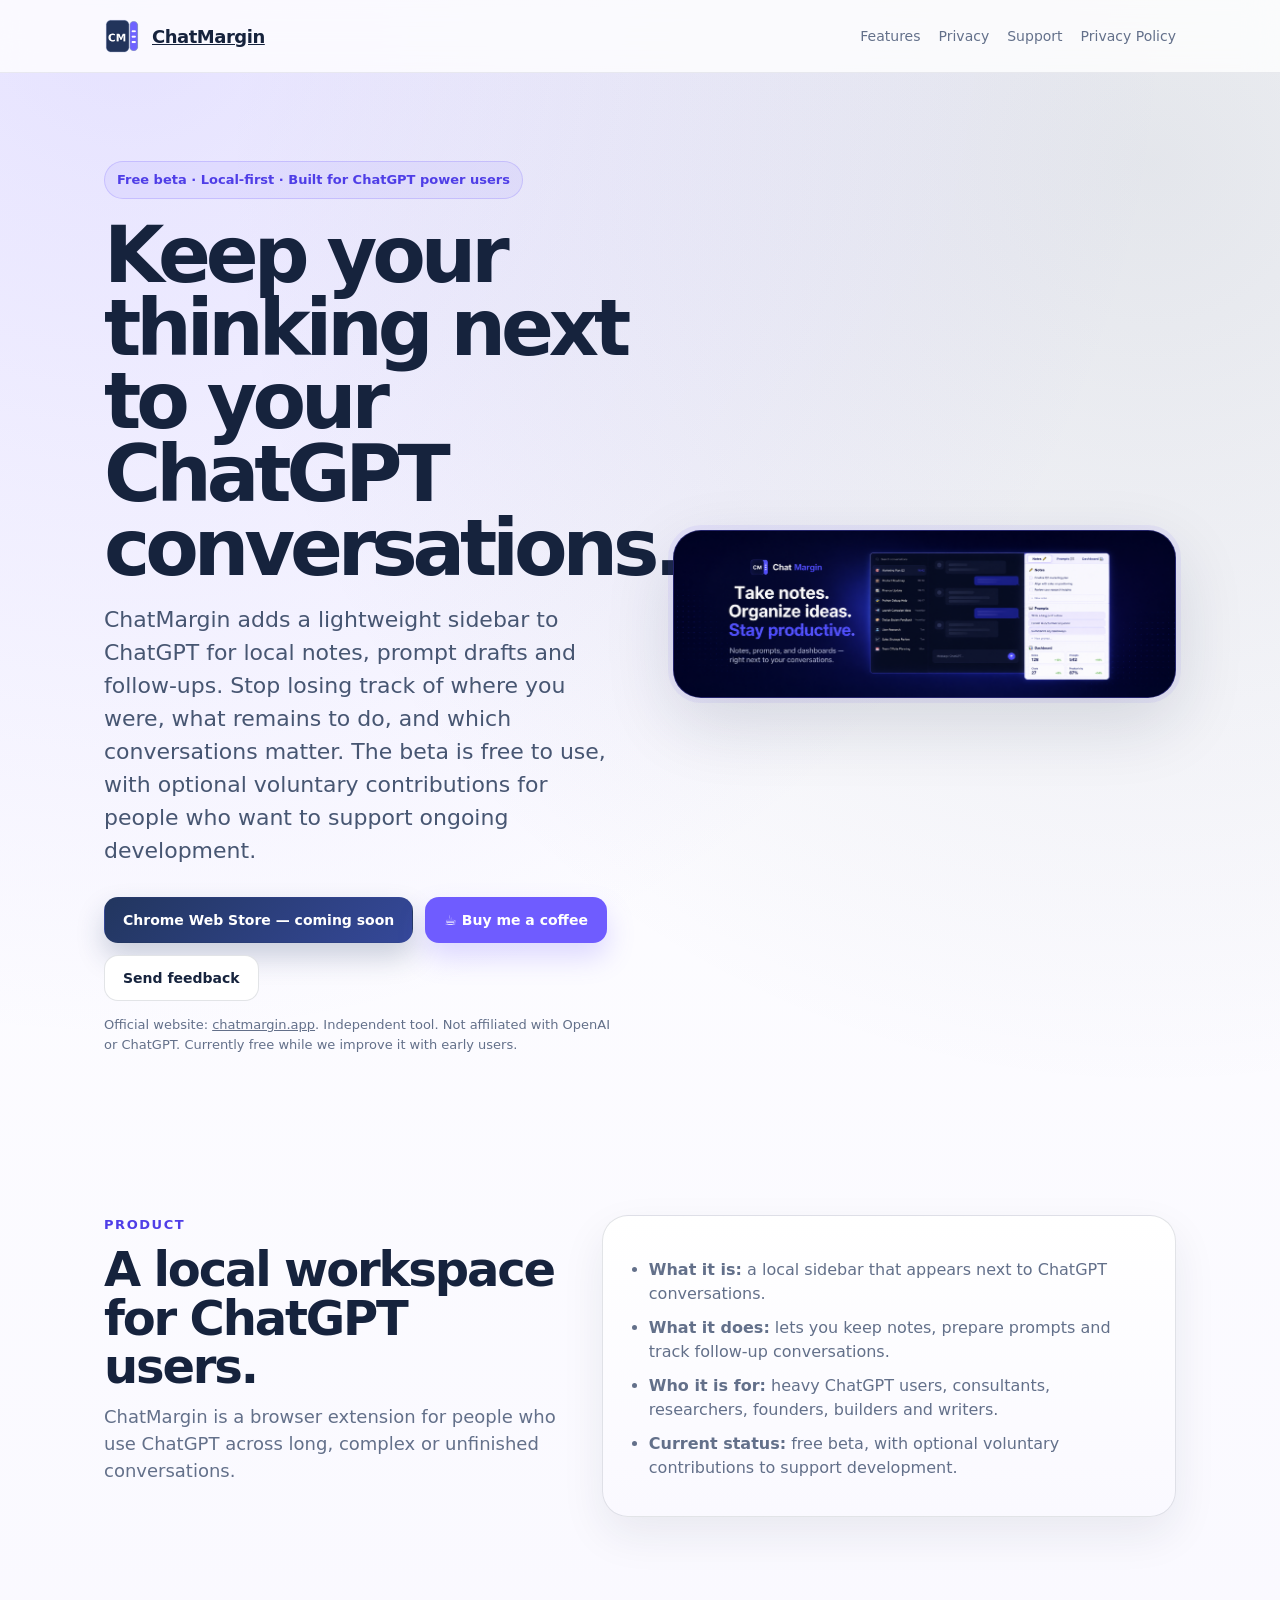
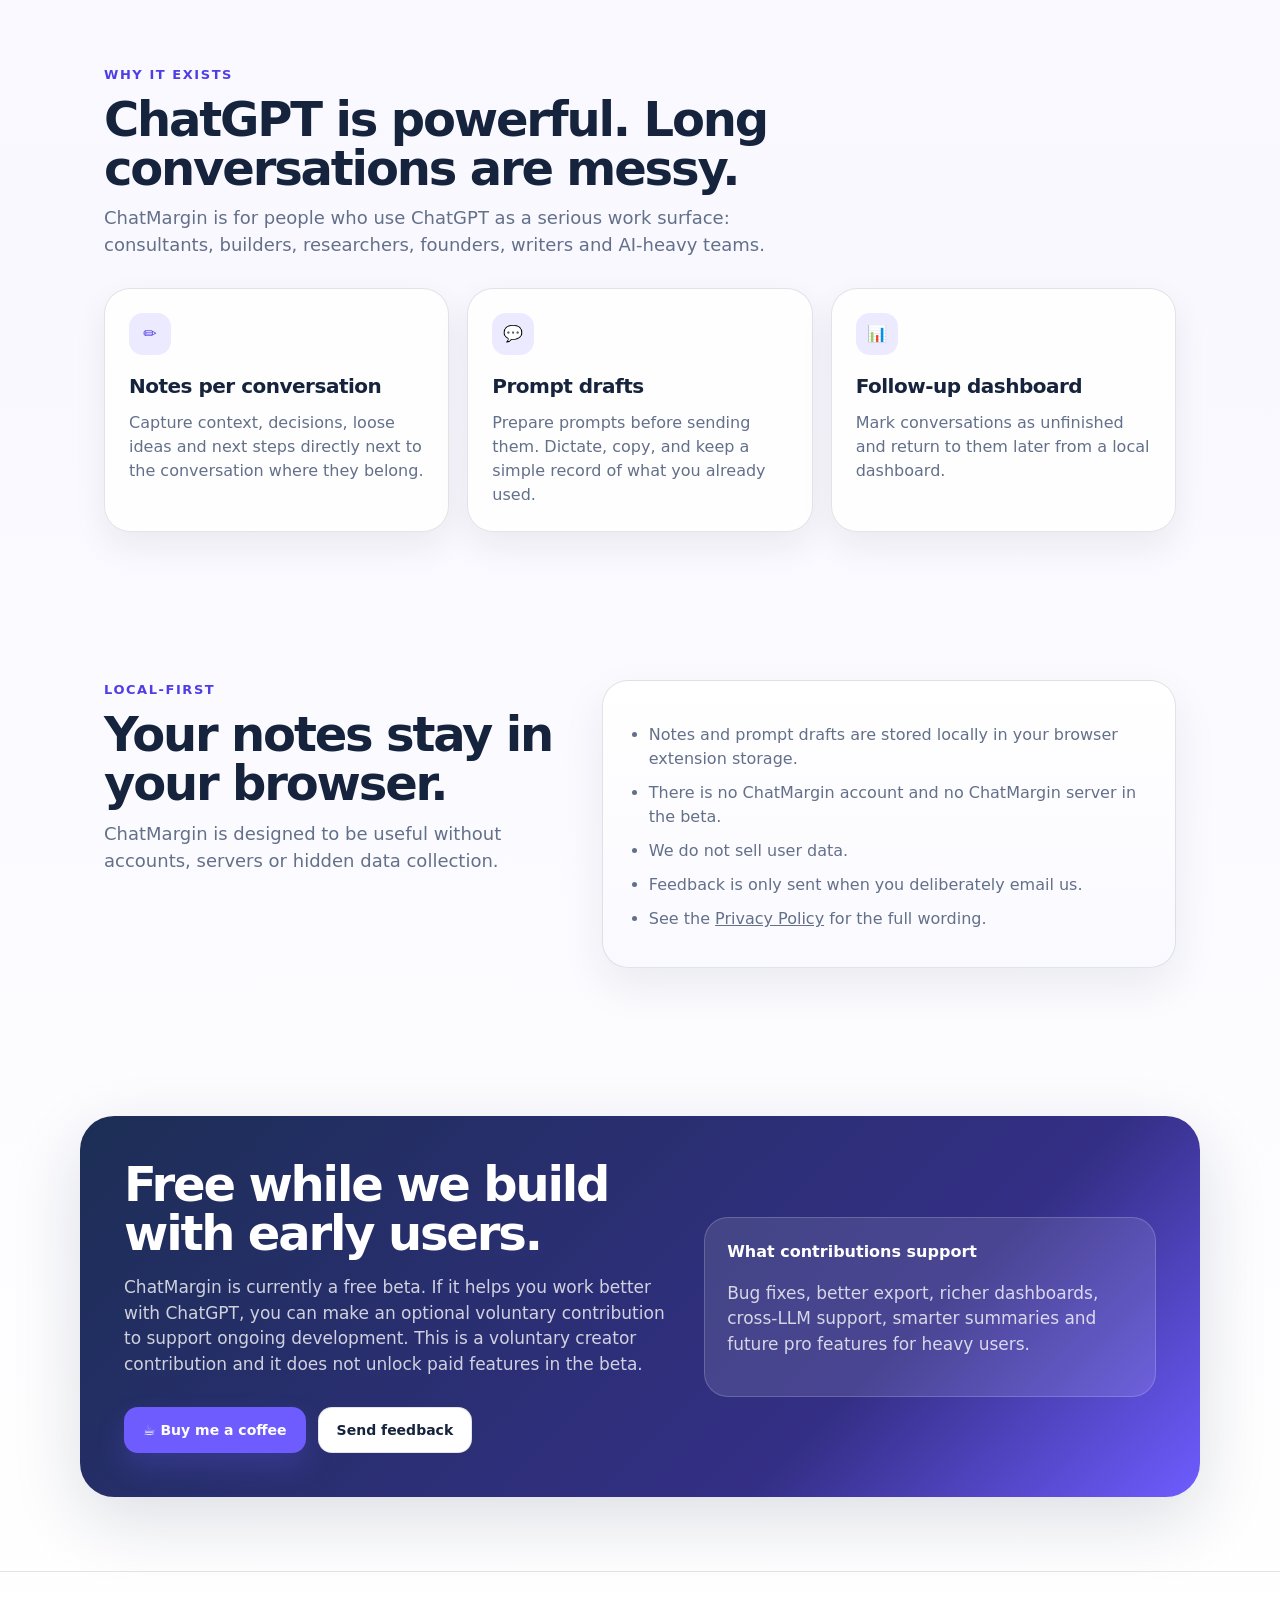
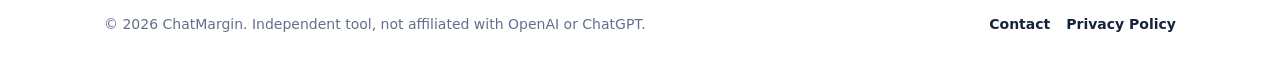
==== index.html @ a39ac06a "Add files via upload" ====
<!doctype html>
<html lang="en">
<head>
  <meta charset="utf-8" />
  <meta name="viewport" content="width=device-width, initial-scale=1" />
  <title>ChatMargin — Local notes and prompt drafts for ChatGPT</title>
  <meta name="description" content="ChatMargin adds local notes, prompt drafts and follow-ups next to ChatGPT conversations. Free beta. Local-first. Independent." />
  <meta property="og:title" content="ChatMargin for ChatGPT" />
  <meta property="og:description" content="Local notes, prompt drafts and follow-ups for people who work seriously with ChatGPT." />
  <meta property="og:type" content="website" />
  <meta property="og:url" content="https://chatmargin.app/" />
  <link rel="icon" href="assets/chatmargin-logo.png" />
  <style>
    :root {
      --ink: #16233d;
      --ink-2: #22365f;
      --muted: #63708a;
      --soft: #f6f4ff;
      --soft-2: #eeebff;
      --violet: #6f5cff;
      --violet-2: #4f3ee7;
      --border: rgba(22, 35, 61, .12);
      --shadow: 0 24px 70px rgba(22, 35, 61, .14);
      --radius: 26px;
    }
    * { box-sizing: border-box; }
    body {
      margin: 0;
      font-family: ui-sans-serif, system-ui, -apple-system, BlinkMacSystemFont, "Segoe UI", sans-serif;
      color: var(--ink);
      background:
        radial-gradient(circle at 10% 0%, rgba(111,92,255,.18), transparent 30%),
        radial-gradient(circle at 90% 5%, rgba(34,54,95,.12), transparent 28%),
        linear-gradient(180deg, #fff 0%, #f9f8ff 58%, #ffffff 100%);
      line-height: 1.5;
    }
    a { color: inherit; }
    .wrap { max-width: 1120px; margin: 0 auto; padding: 0 24px; }
    header {
      position: sticky; top: 0; z-index: 20;
      backdrop-filter: blur(16px);
      background: rgba(255,255,255,.78);
      border-bottom: 1px solid rgba(22,35,61,.08);
    }
    .nav { display: flex; align-items: center; justify-content: space-between; height: 72px; gap: 18px; }
    .brand { display: flex; align-items: center; gap: 12px; font-weight: 850; letter-spacing: -0.03em; }
    .brand img { width: 36px; height: 36px; display: block; }
    .brand span { font-size: 18px; }
    .links { display: flex; align-items: center; gap: 18px; color: var(--muted); font-size: 14px; }
    .links a { text-decoration: none; }
    .links a:hover { color: var(--ink); }
    .hero { padding: 88px 0 74px; }
    .hero-grid { display: grid; grid-template-columns: minmax(0, 1.02fr) minmax(360px, .98fr); gap: 46px; align-items: center; }
    .pill { display: inline-flex; align-items: center; gap: 8px; padding: 8px 12px; border: 1px solid rgba(111,92,255,.22); border-radius: 999px; background: rgba(111,92,255,.08); color: var(--violet-2); font-weight: 700; font-size: 13px; }
    h1 { margin: 20px 0 18px; font-size: clamp(42px, 7vw, 78px); line-height: .94; letter-spacing: -0.065em; }
    .lead { margin: 0; max-width: 690px; color: #475672; font-size: clamp(18px, 2vw, 22px); }
    .actions { display: flex; flex-wrap: wrap; gap: 12px; margin-top: 30px; }
    .btn { display: inline-flex; align-items: center; justify-content: center; min-height: 46px; padding: 0 18px; border-radius: 14px; border: 1px solid transparent; text-decoration: none; font-weight: 800; font-size: 14px; transition: transform .18s ease, box-shadow .18s ease, background .18s ease; }
    .btn:hover { transform: translateY(-1px); }
    .btn-primary { background: linear-gradient(135deg, var(--ink-2), #354899); color: white; box-shadow: 0 14px 28px rgba(34,54,95,.22); }
    .btn-violet { background: var(--violet); color: white; box-shadow: 0 14px 28px rgba(111,92,255,.22); }
    .btn-secondary { background: white; color: var(--ink); border-color: var(--border); }
    .note { margin-top: 14px; color: var(--muted); font-size: 13px; }
    .hero-visual { border: 1px solid rgba(111,92,255,.30); border-radius: 28px; background: #050b2a; box-shadow: var(--shadow), 0 0 0 5px rgba(111,92,255,.08); overflow: hidden; }
    .hero-visual img { display: block; width: 100%; height: auto; }
    .mockup { border: 1px solid rgba(111,92,255,.28); border-radius: 28px; background: linear-gradient(180deg, rgba(255,255,255,.95), rgba(246,244,255,.95)); box-shadow: var(--shadow), 0 0 0 5px rgba(111,92,255,.06); overflow: hidden; }
    .mock-header { background: linear-gradient(135deg, #1d2f57 0%, #253a69 70%, #4444ad 100%); color: white; padding: 18px; display: flex; align-items: center; justify-content: space-between; }
    .mock-title { display: flex; align-items: center; gap: 10px; font-weight: 850; }
    .mock-title img { width: 32px; height: 32px; }
    .dots { display: flex; gap: 6px; opacity: .8; }
    .dots span { width: 8px; height: 8px; background: rgba(255,255,255,.65); border-radius: 50%; }
    .mock-body { padding: 16px; }
    .conversation { padding: 12px 12px 14px; border-bottom: 1px solid rgba(22,35,61,.08); }
    .conversation strong { display: block; font-size: 14px; }
    .conversation small { color: var(--muted); }
    .tabs { display: grid; grid-template-columns: repeat(3, 1fr); gap: 8px; padding: 12px; background: var(--soft-2); }
    .tab { border-radius: 12px; padding: 8px 10px; text-align: center; font-size: 13px; font-weight: 800; color: #53617c; }
    .tab.active { background: white; color: var(--ink); box-shadow: 0 2px 10px rgba(22,35,61,.08); }
    .cards { padding: 14px 12px 4px; display: grid; gap: 10px; }
    .line-card { background: white; border: 1px solid rgba(22,35,61,.08); border-radius: 16px; padding: 13px 14px; color: #4b5870; font-size: 14px; }
    .line-card strong { color: var(--ink); }
    .mock-footer { display: flex; justify-content: space-between; align-items: center; padding: 14px 16px; background: linear-gradient(180deg, #f7f5ff, #efecff); color: #5c6880; font-size: 12px; }
    .follow { padding: 7px 10px; border-radius: 999px; background: rgba(111,92,255,.12); color: var(--violet-2); font-weight: 800; }
    section { padding: 74px 0; }
    .section-head { max-width: 720px; margin-bottom: 30px; }
    .eyebrow { color: var(--violet-2); font-size: 13px; font-weight: 900; text-transform: uppercase; letter-spacing: .12em; }
    h2 { margin: 10px 0 12px; font-size: clamp(30px, 4vw, 48px); line-height: 1.02; letter-spacing: -0.045em; }
    .section-head p { color: var(--muted); font-size: 18px; margin: 0; }
    .grid-3 { display: grid; grid-template-columns: repeat(3, 1fr); gap: 18px; }
    .feature { background: rgba(255,255,255,.86); border: 1px solid var(--border); border-radius: var(--radius); padding: 24px; box-shadow: 0 14px 34px rgba(22,35,61,.07); }
    .icon { width: 42px; height: 42px; border-radius: 14px; display: grid; place-items: center; background: rgba(111,92,255,.12); color: var(--violet-2); font-weight: 900; margin-bottom: 16px; }
    .feature h3 { margin: 0 0 10px; font-size: 20px; letter-spacing: -0.025em; }
    .feature p { margin: 0; color: var(--muted); }
    .split { display: grid; grid-template-columns: .9fr 1.1fr; gap: 28px; align-items: stretch; }
    .panel { background: linear-gradient(180deg, white, #faf9ff); border: 1px solid var(--border); border-radius: var(--radius); padding: 26px; box-shadow: 0 18px 44px rgba(22,35,61,.08); }
    .panel ul { margin: 16px 0 0; padding-left: 20px; color: var(--muted); }
    .panel li { margin: 10px 0; }
    .support { background: linear-gradient(135deg, #1c2e55, #342f86 70%, #6f5cff); color: white; border-radius: 34px; padding: 44px; box-shadow: var(--shadow); display: grid; grid-template-columns: 1.1fr .9fr; gap: 28px; align-items: center; }
    .support h2 { color: white; margin-top: 0; }
    .support p { color: rgba(255,255,255,.78); font-size: 17px; }
    .support-box { background: rgba(255,255,255,.11); border: 1px solid rgba(255,255,255,.18); border-radius: 24px; padding: 22px; }
    .support-box strong { display: block; margin-bottom: 8px; }
    footer { padding: 42px 0; border-top: 1px solid var(--border); color: var(--muted); font-size: 14px; }
    .footer-grid { display: flex; justify-content: space-between; gap: 20px; flex-wrap: wrap; }
    footer a { color: var(--ink); text-decoration: none; font-weight: 700; margin-left: 16px; }
    @media (max-width: 880px) {
      .hero-grid, .split, .support { grid-template-columns: 1fr; }
      .grid-3 { grid-template-columns: 1fr; }
      .links { display: none; }
      .hero { padding-top: 58px; }
    }
  </style>
</head>
<body>
  <header>
    <div class="wrap nav">
      <a class="brand" href="/" aria-label="ChatMargin home"><img src="assets/chatmargin-logo.png" alt="" /><span>ChatMargin</span></a>
      <nav class="links" aria-label="Main navigation">
        <a href="#features">Features</a>
        <a href="#privacy">Privacy</a>
        <a href="#support">Support</a>
        <a href="privacy.html">Privacy Policy</a>
      </nav>
    </div>
  </header>

  <main>
    <section class="hero">
      <div class="wrap hero-grid">
        <div>
          <span class="pill">Free beta · Local-first · Built for ChatGPT power users</span>
          <h1>Keep your thinking next to your ChatGPT conversations.</h1>
          <p class="lead">ChatMargin adds a lightweight sidebar to ChatGPT for local notes, prompt drafts and follow-ups. Stop losing track of where you were, what remains to do, and which conversations matter. The beta is free to use, with optional voluntary contributions for people who want to support ongoing development.</p>
          <div class="actions">
            <a class="btn btn-primary" href="#" aria-disabled="true">Chrome Web Store — coming soon</a>
            <a class="btn btn-violet" href="https://www.buymeacoffee.com/chatmargin" target="_blank" rel="noopener">☕ Buy me a coffee</a>
            <a class="btn btn-secondary" href="mailto:hello@chatmargin.app?subject=ChatMargin%20feedback">Send feedback</a>
          </div>
          <p class="note">Official website: <a href="https://chatmargin.app">chatmargin.app</a>. Independent tool. Not affiliated with OpenAI or ChatGPT. Currently free while we improve it with early users.</p>
        </div>
        <div class="hero-visual" aria-label="ChatMargin product preview">
          <img src="assets/chatmargin-hero.png" alt="ChatMargin adds notes, prompts and a dashboard next to ChatGPT conversations." />
        </div>
      </div>
    </section>


    <section id="product">
      <div class="wrap split">
        <div class="section-head">
          <div class="eyebrow">Product</div>
          <h2>A local workspace for ChatGPT users.</h2>
          <p>ChatMargin is a browser extension for people who use ChatGPT across long, complex or unfinished conversations.</p>
        </div>
        <div class="panel">
          <ul>
            <li><strong>What it is:</strong> a local sidebar that appears next to ChatGPT conversations.</li>
            <li><strong>What it does:</strong> lets you keep notes, prepare prompts and track follow-up conversations.</li>
            <li><strong>Who it is for:</strong> heavy ChatGPT users, consultants, researchers, founders, builders and writers.</li>
            <li><strong>Current status:</strong> free beta, with optional voluntary contributions to support development.</li>
          </ul>
        </div>
      </div>
    </section>

    <section id="features">
      <div class="wrap">
        <div class="section-head">
          <div class="eyebrow">Why it exists</div>
          <h2>ChatGPT is powerful. Long conversations are messy.</h2>
          <p>ChatMargin is for people who use ChatGPT as a serious work surface: consultants, builders, researchers, founders, writers and AI-heavy teams.</p>
        </div>
        <div class="grid-3">
          <article class="feature">
            <div class="icon">✏️</div>
            <h3>Notes per conversation</h3>
            <p>Capture context, decisions, loose ideas and next steps directly next to the conversation where they belong.</p>
          </article>
          <article class="feature">
            <div class="icon">💬</div>
            <h3>Prompt drafts</h3>
            <p>Prepare prompts before sending them. Dictate, copy, and keep a simple record of what you already used.</p>
          </article>
          <article class="feature">
            <div class="icon">📊</div>
            <h3>Follow-up dashboard</h3>
            <p>Mark conversations as unfinished and return to them later from a local dashboard.</p>
          </article>
        </div>
      </div>
    </section>

    <section id="privacy">
      <div class="wrap split">
        <div class="section-head">
          <div class="eyebrow">Local-first</div>
          <h2>Your notes stay in your browser.</h2>
          <p>ChatMargin is designed to be useful without accounts, servers or hidden data collection.</p>
        </div>
        <div class="panel">
          <ul>
            <li>Notes and prompt drafts are stored locally in your browser extension storage.</li>
            <li>There is no ChatMargin account and no ChatMargin server in the beta.</li>
            <li>We do not sell user data.</li>
            <li>Feedback is only sent when you deliberately email us.</li>
            <li>See the <a href="privacy.html">Privacy Policy</a> for the full wording.</li>
          </ul>
        </div>
      </div>
    </section>

    <section>
      <div class="wrap support" id="support">
        <div>
          <h2>Free while we build with early users.</h2>
          <p>ChatMargin is currently a free beta. If it helps you work better with ChatGPT, you can make an optional voluntary contribution to support ongoing development. This is a voluntary creator contribution and it does not unlock paid features in the beta.</p>
          <div class="actions">
            <a class="btn btn-violet" href="https://www.buymeacoffee.com/chatmargin" target="_blank" rel="noopener">☕ Buy me a coffee</a>
            <a class="btn btn-secondary" href="mailto:hello@chatmargin.app?subject=ChatMargin%20feedback">Send feedback</a>
          </div>
        </div>
        <div class="support-box">
          <strong>What contributions support</strong>
          <p>Bug fixes, better export, richer dashboards, cross-LLM support, smarter summaries and future pro features for heavy users.</p>
        </div>
      </div>
    </section>
  </main>

  <footer>
    <div class="wrap footer-grid">
      <div>© <span id="year"></span> ChatMargin. Independent tool, not affiliated with OpenAI or ChatGPT.</div>
      <div><a href="mailto:hello@chatmargin.app">Contact</a><a href="privacy.html">Privacy Policy</a></div>
    </div>
  </footer>
  <script>document.getElementById('year').textContent = new Date().getFullYear();</script>
</body>
</html>
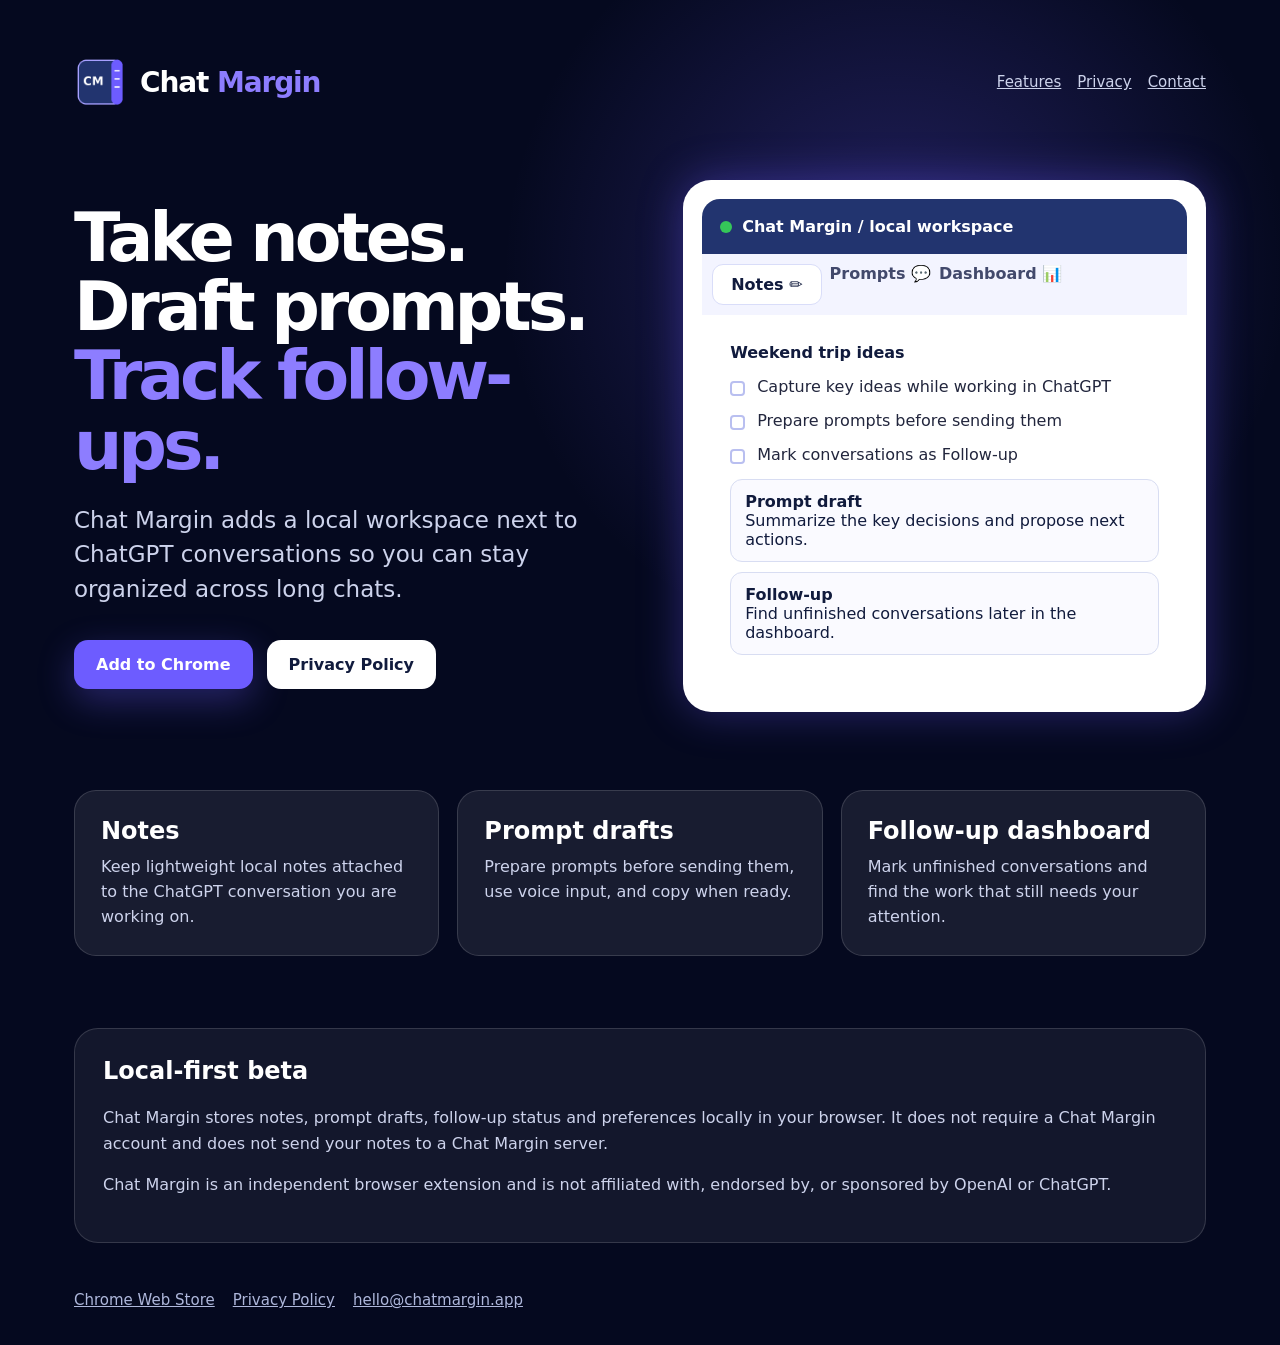
==== commit 40fa6084: "Add files via upload" ====
--- a/index.html
+++ b/index.html
@@ -1,238 +1,131 @@
 <!doctype html>
 <html lang="en">
 <head>
-  <meta charset="utf-8" />
-  <meta name="viewport" content="width=device-width, initial-scale=1" />
-  <title>ChatMargin — Local notes and prompt drafts for ChatGPT</title>
-  <meta name="description" content="ChatMargin adds local notes, prompt drafts and follow-ups next to ChatGPT conversations. Free beta. Local-first. Independent." />
-  <meta property="og:title" content="ChatMargin for ChatGPT" />
-  <meta property="og:description" content="Local notes, prompt drafts and follow-ups for people who work seriously with ChatGPT." />
-  <meta property="og:type" content="website" />
-  <meta property="og:url" content="https://chatmargin.app/" />
-  <link rel="icon" href="assets/chatmargin-logo.png" />
+  <meta charset="utf-8">
+  <meta name="viewport" content="width=device-width, initial-scale=1">
+  <title>Chat Margin for ChatGPT</title>
+  <meta name="description" content="Local notes, prompt drafts and follow-up tracking for ChatGPT conversations.">
   <style>
     :root {
-      --ink: #16233d;
-      --ink-2: #22365f;
-      --muted: #63708a;
-      --soft: #f6f4ff;
-      --soft-2: #eeebff;
-      --violet: #6f5cff;
-      --violet-2: #4f3ee7;
-      --border: rgba(22, 35, 61, .12);
-      --shadow: 0 24px 70px rgba(22, 35, 61, .14);
-      --radius: 26px;
+      --navy: #111B3D;
+      --navy2: #22346F;
+      --violet: #6D5CFF;
+      --violet2: #8D7DFF;
+      --bg: #05091F;
+      --text: #FFFFFF;
+      --muted: #CDD3EC;
+      --card: rgba(255,255,255,.08);
+      --line: rgba(255,255,255,.14);
     }
     * { box-sizing: border-box; }
     body {
       margin: 0;
-      font-family: ui-sans-serif, system-ui, -apple-system, BlinkMacSystemFont, "Segoe UI", sans-serif;
-      color: var(--ink);
-      background:
-        radial-gradient(circle at 10% 0%, rgba(111,92,255,.18), transparent 30%),
-        radial-gradient(circle at 90% 5%, rgba(34,54,95,.12), transparent 28%),
-        linear-gradient(180deg, #fff 0%, #f9f8ff 58%, #ffffff 100%);
-      line-height: 1.5;
+      font-family: Inter, ui-sans-serif, system-ui, -apple-system, BlinkMacSystemFont, "Segoe UI", sans-serif;
+      background: radial-gradient(circle at 70% 20%, rgba(109,92,255,.28), transparent 28%), var(--bg);
+      color: var(--text);
     }
     a { color: inherit; }
-    .wrap { max-width: 1120px; margin: 0 auto; padding: 0 24px; }
-    header {
-      position: sticky; top: 0; z-index: 20;
-      backdrop-filter: blur(16px);
-      background: rgba(255,255,255,.78);
-      border-bottom: 1px solid rgba(22,35,61,.08);
-    }
-    .nav { display: flex; align-items: center; justify-content: space-between; height: 72px; gap: 18px; }
-    .brand { display: flex; align-items: center; gap: 12px; font-weight: 850; letter-spacing: -0.03em; }
-    .brand img { width: 36px; height: 36px; display: block; }
-    .brand span { font-size: 18px; }
-    .links { display: flex; align-items: center; gap: 18px; color: var(--muted); font-size: 14px; }
-    .links a { text-decoration: none; }
-    .links a:hover { color: var(--ink); }
-    .hero { padding: 88px 0 74px; }
-    .hero-grid { display: grid; grid-template-columns: minmax(0, 1.02fr) minmax(360px, .98fr); gap: 46px; align-items: center; }
-    .pill { display: inline-flex; align-items: center; gap: 8px; padding: 8px 12px; border: 1px solid rgba(111,92,255,.22); border-radius: 999px; background: rgba(111,92,255,.08); color: var(--violet-2); font-weight: 700; font-size: 13px; }
-    h1 { margin: 20px 0 18px; font-size: clamp(42px, 7vw, 78px); line-height: .94; letter-spacing: -0.065em; }
-    .lead { margin: 0; max-width: 690px; color: #475672; font-size: clamp(18px, 2vw, 22px); }
-    .actions { display: flex; flex-wrap: wrap; gap: 12px; margin-top: 30px; }
-    .btn { display: inline-flex; align-items: center; justify-content: center; min-height: 46px; padding: 0 18px; border-radius: 14px; border: 1px solid transparent; text-decoration: none; font-weight: 800; font-size: 14px; transition: transform .18s ease, box-shadow .18s ease, background .18s ease; }
-    .btn:hover { transform: translateY(-1px); }
-    .btn-primary { background: linear-gradient(135deg, var(--ink-2), #354899); color: white; box-shadow: 0 14px 28px rgba(34,54,95,.22); }
-    .btn-violet { background: var(--violet); color: white; box-shadow: 0 14px 28px rgba(111,92,255,.22); }
-    .btn-secondary { background: white; color: var(--ink); border-color: var(--border); }
-    .note { margin-top: 14px; color: var(--muted); font-size: 13px; }
-    .hero-visual { border: 1px solid rgba(111,92,255,.30); border-radius: 28px; background: #050b2a; box-shadow: var(--shadow), 0 0 0 5px rgba(111,92,255,.08); overflow: hidden; }
-    .hero-visual img { display: block; width: 100%; height: auto; }
-    .mockup { border: 1px solid rgba(111,92,255,.28); border-radius: 28px; background: linear-gradient(180deg, rgba(255,255,255,.95), rgba(246,244,255,.95)); box-shadow: var(--shadow), 0 0 0 5px rgba(111,92,255,.06); overflow: hidden; }
-    .mock-header { background: linear-gradient(135deg, #1d2f57 0%, #253a69 70%, #4444ad 100%); color: white; padding: 18px; display: flex; align-items: center; justify-content: space-between; }
-    .mock-title { display: flex; align-items: center; gap: 10px; font-weight: 850; }
-    .mock-title img { width: 32px; height: 32px; }
-    .dots { display: flex; gap: 6px; opacity: .8; }
-    .dots span { width: 8px; height: 8px; background: rgba(255,255,255,.65); border-radius: 50%; }
-    .mock-body { padding: 16px; }
-    .conversation { padding: 12px 12px 14px; border-bottom: 1px solid rgba(22,35,61,.08); }
-    .conversation strong { display: block; font-size: 14px; }
-    .conversation small { color: var(--muted); }
-    .tabs { display: grid; grid-template-columns: repeat(3, 1fr); gap: 8px; padding: 12px; background: var(--soft-2); }
-    .tab { border-radius: 12px; padding: 8px 10px; text-align: center; font-size: 13px; font-weight: 800; color: #53617c; }
-    .tab.active { background: white; color: var(--ink); box-shadow: 0 2px 10px rgba(22,35,61,.08); }
-    .cards { padding: 14px 12px 4px; display: grid; gap: 10px; }
-    .line-card { background: white; border: 1px solid rgba(22,35,61,.08); border-radius: 16px; padding: 13px 14px; color: #4b5870; font-size: 14px; }
-    .line-card strong { color: var(--ink); }
-    .mock-footer { display: flex; justify-content: space-between; align-items: center; padding: 14px 16px; background: linear-gradient(180deg, #f7f5ff, #efecff); color: #5c6880; font-size: 12px; }
-    .follow { padding: 7px 10px; border-radius: 999px; background: rgba(111,92,255,.12); color: var(--violet-2); font-weight: 800; }
-    section { padding: 74px 0; }
-    .section-head { max-width: 720px; margin-bottom: 30px; }
-    .eyebrow { color: var(--violet-2); font-size: 13px; font-weight: 900; text-transform: uppercase; letter-spacing: .12em; }
-    h2 { margin: 10px 0 12px; font-size: clamp(30px, 4vw, 48px); line-height: 1.02; letter-spacing: -0.045em; }
-    .section-head p { color: var(--muted); font-size: 18px; margin: 0; }
-    .grid-3 { display: grid; grid-template-columns: repeat(3, 1fr); gap: 18px; }
-    .feature { background: rgba(255,255,255,.86); border: 1px solid var(--border); border-radius: var(--radius); padding: 24px; box-shadow: 0 14px 34px rgba(22,35,61,.07); }
-    .icon { width: 42px; height: 42px; border-radius: 14px; display: grid; place-items: center; background: rgba(111,92,255,.12); color: var(--violet-2); font-weight: 900; margin-bottom: 16px; }
-    .feature h3 { margin: 0 0 10px; font-size: 20px; letter-spacing: -0.025em; }
-    .feature p { margin: 0; color: var(--muted); }
-    .split { display: grid; grid-template-columns: .9fr 1.1fr; gap: 28px; align-items: stretch; }
-    .panel { background: linear-gradient(180deg, white, #faf9ff); border: 1px solid var(--border); border-radius: var(--radius); padding: 26px; box-shadow: 0 18px 44px rgba(22,35,61,.08); }
-    .panel ul { margin: 16px 0 0; padding-left: 20px; color: var(--muted); }
-    .panel li { margin: 10px 0; }
-    .support { background: linear-gradient(135deg, #1c2e55, #342f86 70%, #6f5cff); color: white; border-radius: 34px; padding: 44px; box-shadow: var(--shadow); display: grid; grid-template-columns: 1.1fr .9fr; gap: 28px; align-items: center; }
-    .support h2 { color: white; margin-top: 0; }
-    .support p { color: rgba(255,255,255,.78); font-size: 17px; }
-    .support-box { background: rgba(255,255,255,.11); border: 1px solid rgba(255,255,255,.18); border-radius: 24px; padding: 22px; }
-    .support-box strong { display: block; margin-bottom: 8px; }
-    footer { padding: 42px 0; border-top: 1px solid var(--border); color: var(--muted); font-size: 14px; }
-    .footer-grid { display: flex; justify-content: space-between; gap: 20px; flex-wrap: wrap; }
-    footer a { color: var(--ink); text-decoration: none; font-weight: 700; margin-left: 16px; }
-    @media (max-width: 880px) {
-      .hero-grid, .split, .support { grid-template-columns: 1fr; }
-      .grid-3 { grid-template-columns: 1fr; }
-      .links { display: none; }
-      .hero { padding-top: 58px; }
+    .page { max-width: 1180px; margin: 0 auto; padding: 56px 24px 36px; }
+    header { display:flex; align-items:center; justify-content:space-between; gap:24px; margin-bottom:72px; }
+    .brand { display:flex; align-items:center; gap:14px; font-weight:800; font-size:28px; letter-spacing:-.04em; }
+    .brand img { width:52px; height:52px; }
+    .brand span { color: var(--violet2); }
+    .nav { display:flex; gap:16px; color:var(--muted); font-size:15px; }
+    .hero { display:grid; grid-template-columns: 1.03fr .97fr; gap:54px; align-items:center; }
+    h1 { margin:0 0 22px; font-size:68px; line-height:1.02; letter-spacing:-.06em; }
+    h1 em { color:var(--violet2); font-style:normal; }
+    .lead { color:var(--muted); font-size:23px; line-height:1.5; max-width:610px; }
+    .actions { margin-top:34px; display:flex; gap:14px; flex-wrap:wrap; }
+    .btn { display:inline-flex; align-items:center; justify-content:center; padding:15px 22px; border-radius:14px; font-weight:800; text-decoration:none; background:var(--violet); color:white; box-shadow:0 12px 36px rgba(109,92,255,.32); }
+    .btn.secondary { background:white; color:var(--navy); box-shadow:none; }
+    .mock { background:white; color:var(--navy); border-radius:28px; padding:18px; box-shadow:0 0 44px rgba(109,92,255,.36); border:1px solid rgba(255,255,255,.35); }
+    .mock-head { background:var(--navy2); color:white; padding:18px; border-radius:18px 18px 0 0; font-weight:800; display:flex; align-items:center; gap:10px; }
+    .dot { width:12px; height:12px; border-radius:50%; background:#35C759; }
+    .tabs { display:flex; gap:8px; background:#F3F4FF; padding:10px; color:#42496C; font-weight:750; }
+    .tab { background:white; color:var(--navy); padding:10px 18px; border-radius:11px; border:1px solid #D9DDF9; }
+    .mock-body { padding:28px; min-height:320px; background:#fff; }
+    .item { display:flex; align-items:flex-start; gap:12px; margin:15px 0; color:#22263D; }
+    .box { width:15px; height:15px; border:2px solid #B9BFF0; border-radius:4px; margin-top:4px; }
+    .prompt { border:1px solid #D8DDF2; background:#FAFAFF; border-radius:12px; padding:12px 14px; margin:10px 0; }
+    .grid { display:grid; grid-template-columns: repeat(3, 1fr); gap:18px; margin-top:78px; }
+    .card { background:var(--card); border:1px solid var(--line); border-radius:22px; padding:26px; }
+    .card h2 { margin:0 0 10px; font-size:24px; }
+    .card p { color:var(--muted); line-height:1.55; margin:0; }
+    .privacy { margin-top:72px; padding:28px; border-radius:24px; background:rgba(255,255,255,.06); border:1px solid var(--line); }
+    .privacy h2 { margin-top:0; }
+    .privacy p { color:var(--muted); line-height:1.6; }
+    footer { margin-top:48px; color:#AEB7DB; display:flex; flex-wrap:wrap; gap:18px; font-size:15px; }
+    @media (max-width: 900px) {
+      .hero, .grid { grid-template-columns:1fr; }
+      h1 { font-size:46px; }
+      header { align-items:flex-start; flex-direction:column; }
     }
   </style>
 </head>
 <body>
-  <header>
-    <div class="wrap nav">
-      <a class="brand" href="/" aria-label="ChatMargin home"><img src="assets/chatmargin-logo.png" alt="" /><span>ChatMargin</span></a>
-      <nav class="links" aria-label="Main navigation">
+  <main class="page">
+    <header>
+      <div class="brand">
+        <img src="assets/chatmargin-logo.png" alt="Chat Margin logo">
+        <div>Chat <span>Margin</span></div>
+      </div>
+      <nav class="nav">
         <a href="#features">Features</a>
-        <a href="#privacy">Privacy</a>
-        <a href="#support">Support</a>
-        <a href="privacy.html">Privacy Policy</a>
+        <a href="privacy.html">Privacy</a>
+        <a href="mailto:hello@chatmargin.app">Contact</a>
       </nav>
-    </div>
-  </header>
+    </header>
 
-  <main>
     <section class="hero">
-      <div class="wrap hero-grid">
-        <div>
-          <span class="pill">Free beta · Local-first · Built for ChatGPT power users</span>
-          <h1>Keep your thinking next to your ChatGPT conversations.</h1>
-          <p class="lead">ChatMargin adds a lightweight sidebar to ChatGPT for local notes, prompt drafts and follow-ups. Stop losing track of where you were, what remains to do, and which conversations matter. The beta is free to use, with optional voluntary contributions for people who want to support ongoing development.</p>
-          <div class="actions">
-            <a class="btn btn-primary" href="#" aria-disabled="true">Chrome Web Store — coming soon</a>
-            <a class="btn btn-violet" href="https://www.buymeacoffee.com/chatmargin" target="_blank" rel="noopener">☕ Buy me a coffee</a>
-            <a class="btn btn-secondary" href="mailto:hello@chatmargin.app?subject=ChatMargin%20feedback">Send feedback</a>
-          </div>
-          <p class="note">Official website: <a href="https://chatmargin.app">chatmargin.app</a>. Independent tool. Not affiliated with OpenAI or ChatGPT. Currently free while we improve it with early users.</p>
+      <div>
+        <h1>Take notes. Draft prompts. <em>Track follow-ups.</em></h1>
+        <p class="lead">Chat Margin adds a local workspace next to ChatGPT conversations so you can stay organized across long chats.</p>
+        <div class="actions">
+          <a class="btn" href="https://chromewebstore.google.com/detail/chat-margin-for-chatgpt/fnickbjgphdehoelanbchadempnlmmpc" target="_blank" rel="noopener">Add to Chrome</a>
+          <a class="btn secondary" href="privacy.html">Privacy Policy</a>
         </div>
-        <div class="hero-visual" aria-label="ChatMargin product preview">
-          <img src="assets/chatmargin-hero.png" alt="ChatMargin adds notes, prompts and a dashboard next to ChatGPT conversations." />
+      </div>
+
+      <div class="mock" aria-label="Chat Margin product preview">
+        <div class="mock-head"><span class="dot"></span> Chat Margin / local workspace</div>
+        <div class="tabs"><div class="tab">Notes ✏</div><div>Prompts 💬</div><div>Dashboard 📊</div></div>
+        <div class="mock-body">
+          <strong>Weekend trip ideas</strong>
+          <div class="item"><span class="box"></span><span>Capture key ideas while working in ChatGPT</span></div>
+          <div class="item"><span class="box"></span><span>Prepare prompts before sending them</span></div>
+          <div class="item"><span class="box"></span><span>Mark conversations as Follow-up</span></div>
+          <div class="prompt"><strong>Prompt draft</strong><br>Summarize the key decisions and propose next actions.</div>
+          <div class="prompt"><strong>Follow-up</strong><br>Find unfinished conversations later in the dashboard.</div>
         </div>
       </div>
     </section>
 
-
-    <section id="product">
-      <div class="wrap split">
-        <div class="section-head">
-          <div class="eyebrow">Product</div>
-          <h2>A local workspace for ChatGPT users.</h2>
-          <p>ChatMargin is a browser extension for people who use ChatGPT across long, complex or unfinished conversations.</p>
-        </div>
-        <div class="panel">
-          <ul>
-            <li><strong>What it is:</strong> a local sidebar that appears next to ChatGPT conversations.</li>
-            <li><strong>What it does:</strong> lets you keep notes, prepare prompts and track follow-up conversations.</li>
-            <li><strong>Who it is for:</strong> heavy ChatGPT users, consultants, researchers, founders, builders and writers.</li>
-            <li><strong>Current status:</strong> free beta, with optional voluntary contributions to support development.</li>
-          </ul>
-        </div>
+    <section id="features" class="grid">
+      <div class="card">
+        <h2>Notes</h2>
+        <p>Keep lightweight local notes attached to the ChatGPT conversation you are working on.</p>
+      </div>
+      <div class="card">
+        <h2>Prompt drafts</h2>
+        <p>Prepare prompts before sending them, use voice input, and copy when ready.</p>
+      </div>
+      <div class="card">
+        <h2>Follow-up dashboard</h2>
+        <p>Mark unfinished conversations and find the work that still needs your attention.</p>
       </div>
     </section>
 
-    <section id="features">
-      <div class="wrap">
-        <div class="section-head">
-          <div class="eyebrow">Why it exists</div>
-          <h2>ChatGPT is powerful. Long conversations are messy.</h2>
-          <p>ChatMargin is for people who use ChatGPT as a serious work surface: consultants, builders, researchers, founders, writers and AI-heavy teams.</p>
-        </div>
-        <div class="grid-3">
-          <article class="feature">
-            <div class="icon">✏️</div>
-            <h3>Notes per conversation</h3>
-            <p>Capture context, decisions, loose ideas and next steps directly next to the conversation where they belong.</p>
-          </article>
-          <article class="feature">
-            <div class="icon">💬</div>
-            <h3>Prompt drafts</h3>
-            <p>Prepare prompts before sending them. Dictate, copy, and keep a simple record of what you already used.</p>
-          </article>
-          <article class="feature">
-            <div class="icon">📊</div>
-            <h3>Follow-up dashboard</h3>
-            <p>Mark conversations as unfinished and return to them later from a local dashboard.</p>
-          </article>
-        </div>
-      </div>
+    <section class="privacy">
+      <h2>Local-first beta</h2>
+      <p>Chat Margin stores notes, prompt drafts, follow-up status and preferences locally in your browser. It does not require a Chat Margin account and does not send your notes to a Chat Margin server.</p>
+      <p>Chat Margin is an independent browser extension and is not affiliated with, endorsed by, or sponsored by OpenAI or ChatGPT.</p>
     </section>
 
-    <section id="privacy">
-      <div class="wrap split">
-        <div class="section-head">
-          <div class="eyebrow">Local-first</div>
-          <h2>Your notes stay in your browser.</h2>
-          <p>ChatMargin is designed to be useful without accounts, servers or hidden data collection.</p>
-        </div>
-        <div class="panel">
-          <ul>
-            <li>Notes and prompt drafts are stored locally in your browser extension storage.</li>
-            <li>There is no ChatMargin account and no ChatMargin server in the beta.</li>
-            <li>We do not sell user data.</li>
-            <li>Feedback is only sent when you deliberately email us.</li>
-            <li>See the <a href="privacy.html">Privacy Policy</a> for the full wording.</li>
-          </ul>
-        </div>
-      </div>
-    </section>
-
-    <section>
-      <div class="wrap support" id="support">
-        <div>
-          <h2>Free while we build with early users.</h2>
-          <p>ChatMargin is currently a free beta. If it helps you work better with ChatGPT, you can make an optional voluntary contribution to support ongoing development. This is a voluntary creator contribution and it does not unlock paid features in the beta.</p>
-          <div class="actions">
-            <a class="btn btn-violet" href="https://www.buymeacoffee.com/chatmargin" target="_blank" rel="noopener">☕ Buy me a coffee</a>
-            <a class="btn btn-secondary" href="mailto:hello@chatmargin.app?subject=ChatMargin%20feedback">Send feedback</a>
-          </div>
-        </div>
-        <div class="support-box">
-          <strong>What contributions support</strong>
-          <p>Bug fixes, better export, richer dashboards, cross-LLM support, smarter summaries and future pro features for heavy users.</p>
-        </div>
-      </div>
-    </section>
+    <footer>
+      <a href="https://chromewebstore.google.com/detail/chat-margin-for-chatgpt/fnickbjgphdehoelanbchadempnlmmpc" target="_blank" rel="noopener">Chrome Web Store</a>
+      <a href="privacy.html">Privacy Policy</a>
+      <a href="mailto:hello@chatmargin.app">hello@chatmargin.app</a>
+    </footer>
   </main>
-
-  <footer>
-    <div class="wrap footer-grid">
-      <div>© <span id="year"></span> ChatMargin. Independent tool, not affiliated with OpenAI or ChatGPT.</div>
-      <div><a href="mailto:hello@chatmargin.app">Contact</a><a href="privacy.html">Privacy Policy</a></div>
-    </div>
-  </footer>
-  <script>document.getElementById('year').textContent = new Date().getFullYear();</script>
 </body>
 </html>
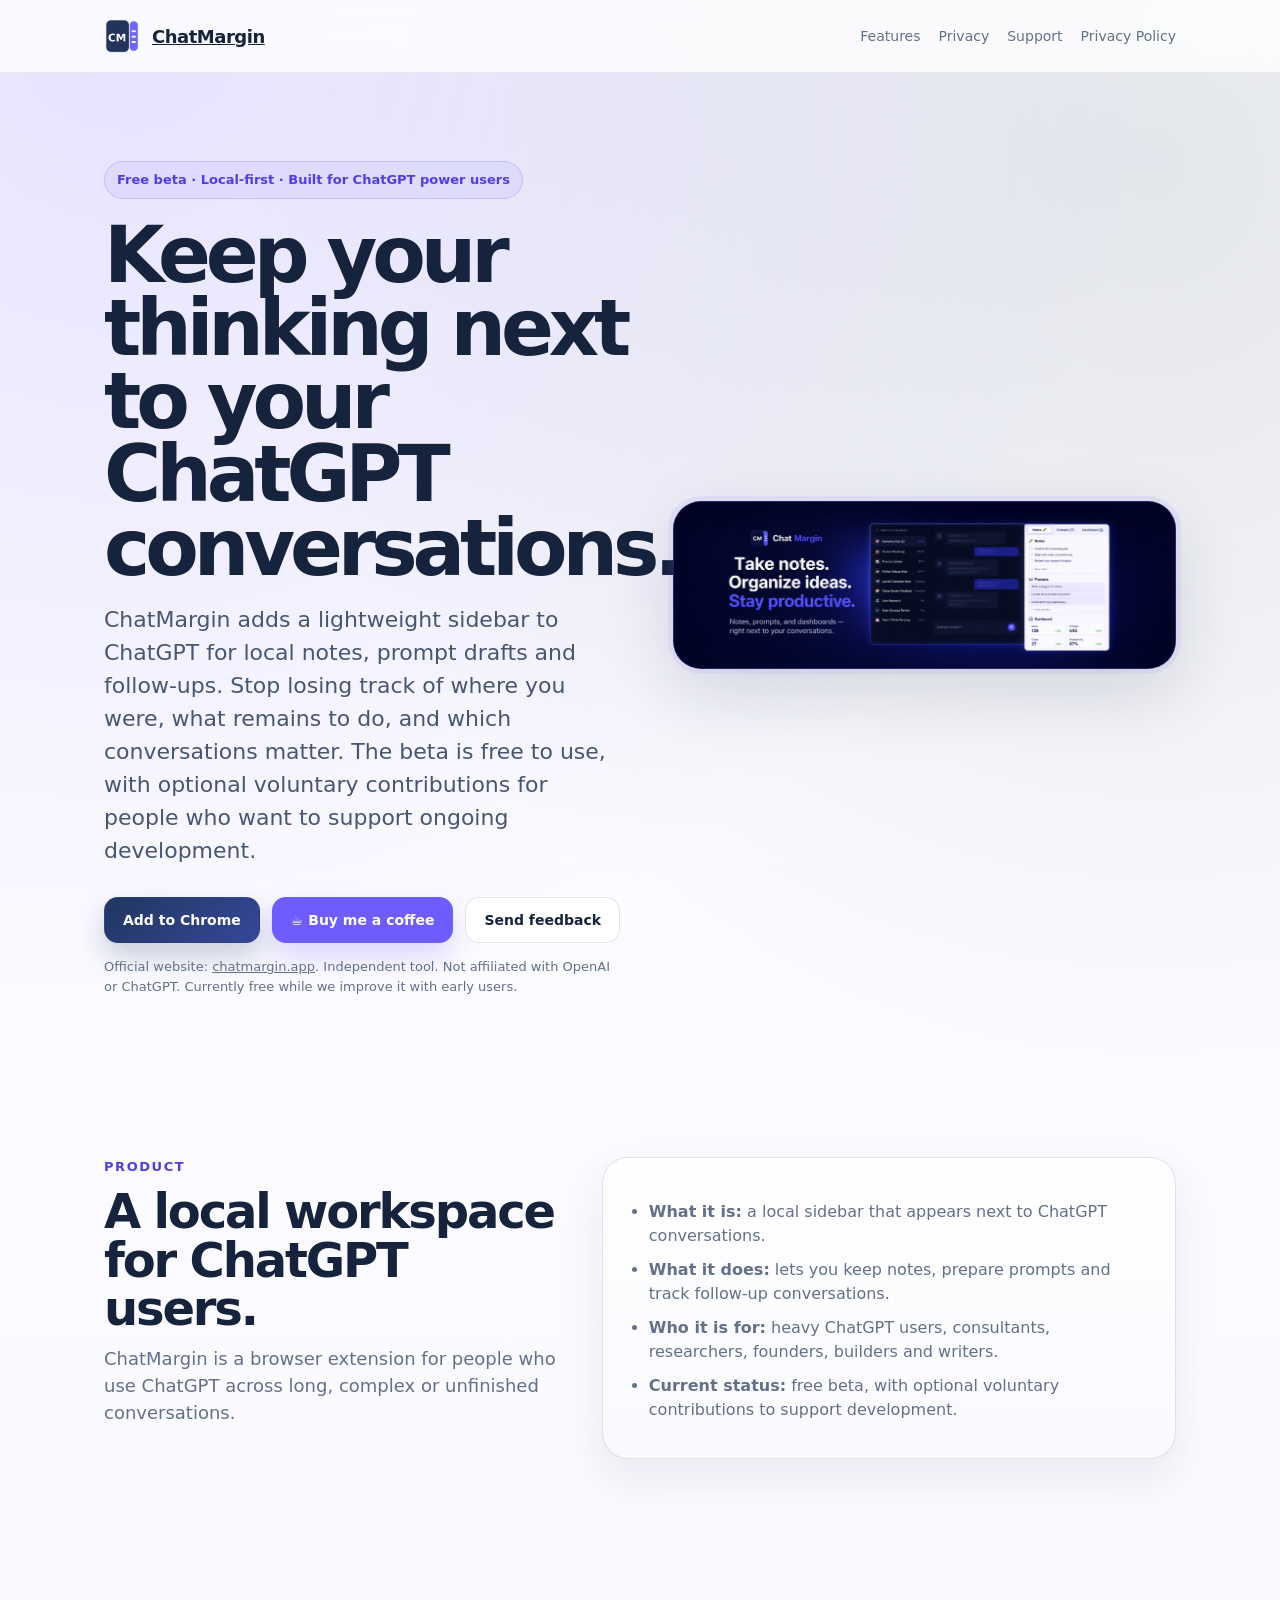
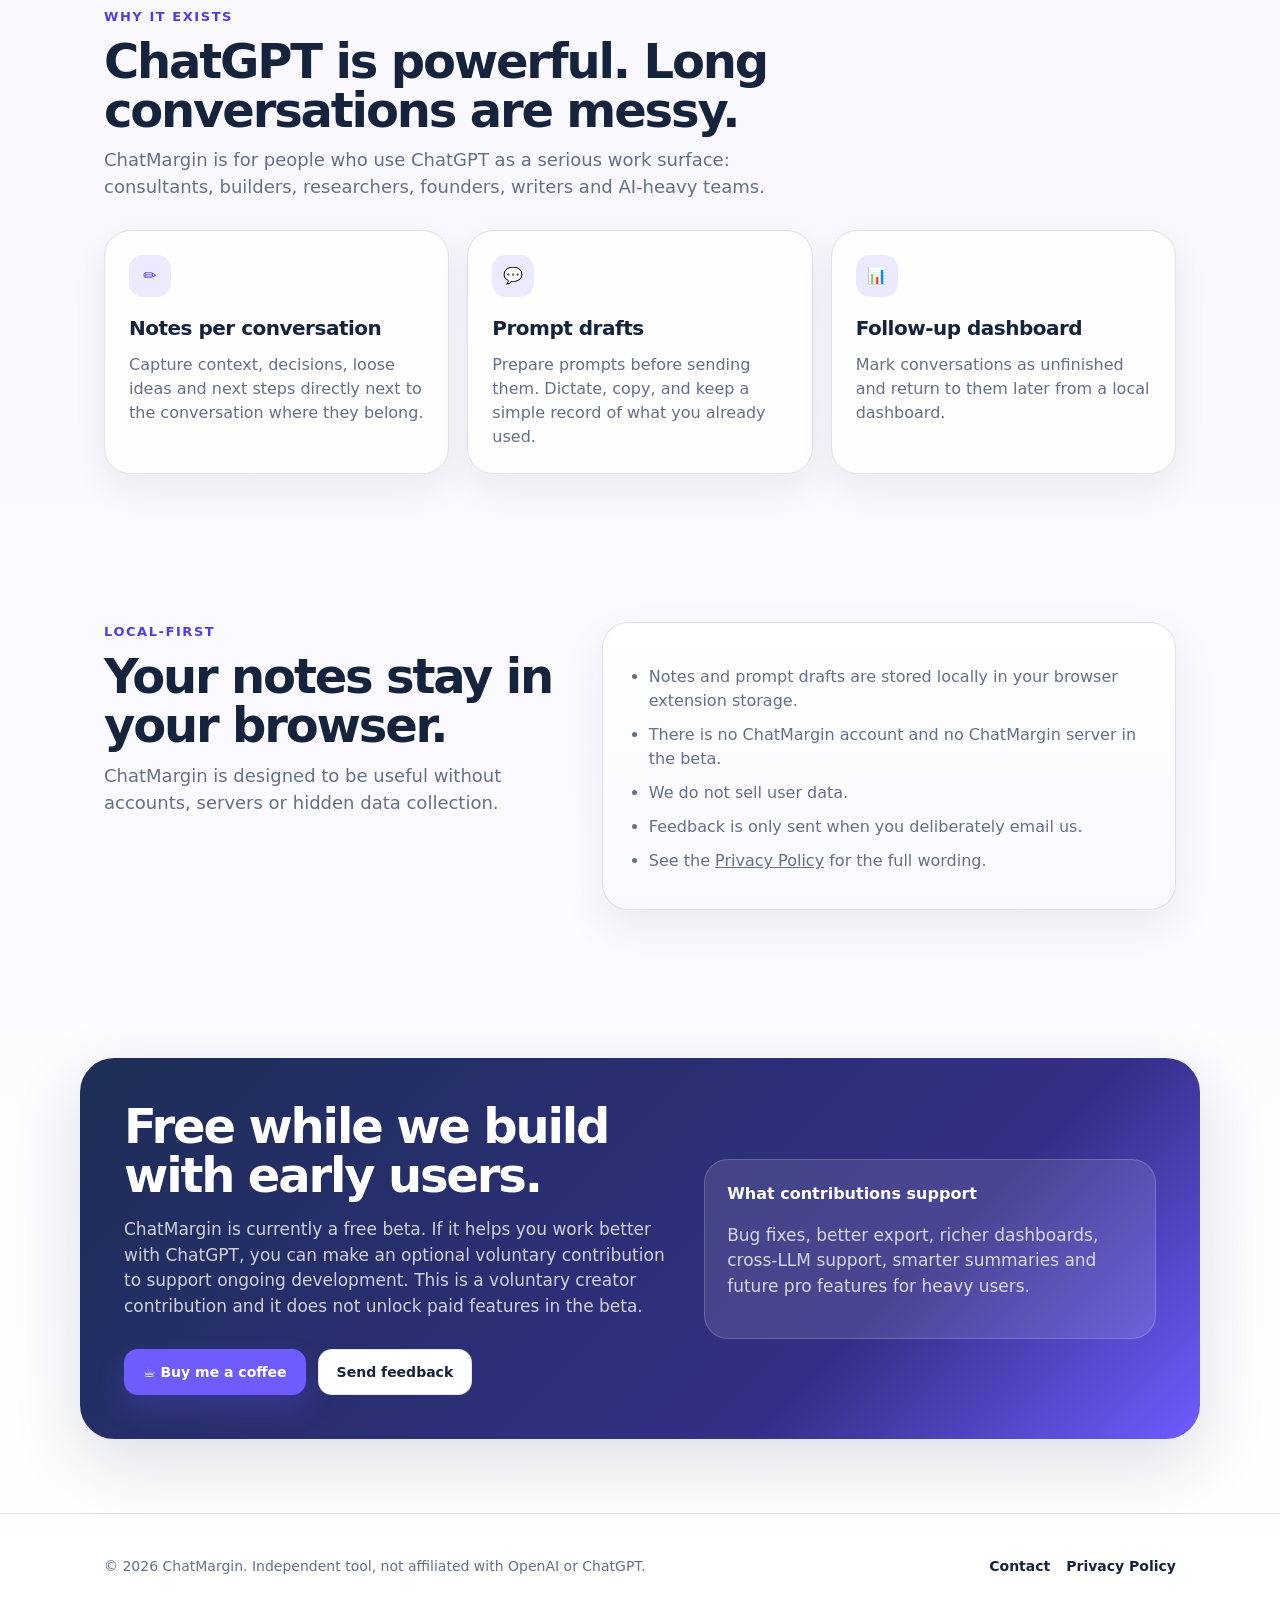
==== commit d2bf8e4b: "Add files via upload" ====
--- a/index.html
+++ b/index.html
@@ -1,131 +1,238 @@
 <!doctype html>
 <html lang="en">
 <head>
-  <meta charset="utf-8">
-  <meta name="viewport" content="width=device-width, initial-scale=1">
-  <title>Chat Margin for ChatGPT</title>
-  <meta name="description" content="Local notes, prompt drafts and follow-up tracking for ChatGPT conversations.">
+  <meta charset="utf-8" />
+  <meta name="viewport" content="width=device-width, initial-scale=1" />
+  <title>ChatMargin — Local notes and prompt drafts for ChatGPT</title>
+  <meta name="description" content="ChatMargin adds local notes, prompt drafts and follow-ups next to ChatGPT conversations. Free beta. Local-first. Independent." />
+  <meta property="og:title" content="ChatMargin for ChatGPT" />
+  <meta property="og:description" content="Local notes, prompt drafts and follow-ups for people who work seriously with ChatGPT." />
+  <meta property="og:type" content="website" />
+  <meta property="og:url" content="https://chatmargin.app/" />
+  <link rel="icon" href="assets/chatmargin-logo.png" />
   <style>
     :root {
-      --navy: #111B3D;
-      --navy2: #22346F;
-      --violet: #6D5CFF;
-      --violet2: #8D7DFF;
-      --bg: #05091F;
-      --text: #FFFFFF;
-      --muted: #CDD3EC;
-      --card: rgba(255,255,255,.08);
-      --line: rgba(255,255,255,.14);
+      --ink: #16233d;
+      --ink-2: #22365f;
+      --muted: #63708a;
+      --soft: #f6f4ff;
+      --soft-2: #eeebff;
+      --violet: #6f5cff;
+      --violet-2: #4f3ee7;
+      --border: rgba(22, 35, 61, .12);
+      --shadow: 0 24px 70px rgba(22, 35, 61, .14);
+      --radius: 26px;
     }
     * { box-sizing: border-box; }
     body {
       margin: 0;
-      font-family: Inter, ui-sans-serif, system-ui, -apple-system, BlinkMacSystemFont, "Segoe UI", sans-serif;
-      background: radial-gradient(circle at 70% 20%, rgba(109,92,255,.28), transparent 28%), var(--bg);
-      color: var(--text);
+      font-family: ui-sans-serif, system-ui, -apple-system, BlinkMacSystemFont, "Segoe UI", sans-serif;
+      color: var(--ink);
+      background:
+        radial-gradient(circle at 10% 0%, rgba(111,92,255,.18), transparent 30%),
+        radial-gradient(circle at 90% 5%, rgba(34,54,95,.12), transparent 28%),
+        linear-gradient(180deg, #fff 0%, #f9f8ff 58%, #ffffff 100%);
+      line-height: 1.5;
     }
     a { color: inherit; }
-    .page { max-width: 1180px; margin: 0 auto; padding: 56px 24px 36px; }
-    header { display:flex; align-items:center; justify-content:space-between; gap:24px; margin-bottom:72px; }
-    .brand { display:flex; align-items:center; gap:14px; font-weight:800; font-size:28px; letter-spacing:-.04em; }
-    .brand img { width:52px; height:52px; }
-    .brand span { color: var(--violet2); }
-    .nav { display:flex; gap:16px; color:var(--muted); font-size:15px; }
-    .hero { display:grid; grid-template-columns: 1.03fr .97fr; gap:54px; align-items:center; }
-    h1 { margin:0 0 22px; font-size:68px; line-height:1.02; letter-spacing:-.06em; }
-    h1 em { color:var(--violet2); font-style:normal; }
-    .lead { color:var(--muted); font-size:23px; line-height:1.5; max-width:610px; }
-    .actions { margin-top:34px; display:flex; gap:14px; flex-wrap:wrap; }
-    .btn { display:inline-flex; align-items:center; justify-content:center; padding:15px 22px; border-radius:14px; font-weight:800; text-decoration:none; background:var(--violet); color:white; box-shadow:0 12px 36px rgba(109,92,255,.32); }
-    .btn.secondary { background:white; color:var(--navy); box-shadow:none; }
-    .mock { background:white; color:var(--navy); border-radius:28px; padding:18px; box-shadow:0 0 44px rgba(109,92,255,.36); border:1px solid rgba(255,255,255,.35); }
-    .mock-head { background:var(--navy2); color:white; padding:18px; border-radius:18px 18px 0 0; font-weight:800; display:flex; align-items:center; gap:10px; }
-    .dot { width:12px; height:12px; border-radius:50%; background:#35C759; }
-    .tabs { display:flex; gap:8px; background:#F3F4FF; padding:10px; color:#42496C; font-weight:750; }
-    .tab { background:white; color:var(--navy); padding:10px 18px; border-radius:11px; border:1px solid #D9DDF9; }
-    .mock-body { padding:28px; min-height:320px; background:#fff; }
-    .item { display:flex; align-items:flex-start; gap:12px; margin:15px 0; color:#22263D; }
-    .box { width:15px; height:15px; border:2px solid #B9BFF0; border-radius:4px; margin-top:4px; }
-    .prompt { border:1px solid #D8DDF2; background:#FAFAFF; border-radius:12px; padding:12px 14px; margin:10px 0; }
-    .grid { display:grid; grid-template-columns: repeat(3, 1fr); gap:18px; margin-top:78px; }
-    .card { background:var(--card); border:1px solid var(--line); border-radius:22px; padding:26px; }
-    .card h2 { margin:0 0 10px; font-size:24px; }
-    .card p { color:var(--muted); line-height:1.55; margin:0; }
-    .privacy { margin-top:72px; padding:28px; border-radius:24px; background:rgba(255,255,255,.06); border:1px solid var(--line); }
-    .privacy h2 { margin-top:0; }
-    .privacy p { color:var(--muted); line-height:1.6; }
-    footer { margin-top:48px; color:#AEB7DB; display:flex; flex-wrap:wrap; gap:18px; font-size:15px; }
-    @media (max-width: 900px) {
-      .hero, .grid { grid-template-columns:1fr; }
-      h1 { font-size:46px; }
-      header { align-items:flex-start; flex-direction:column; }
+    .wrap { max-width: 1120px; margin: 0 auto; padding: 0 24px; }
+    header {
+      position: sticky; top: 0; z-index: 20;
+      backdrop-filter: blur(16px);
+      background: rgba(255,255,255,.78);
+      border-bottom: 1px solid rgba(22,35,61,.08);
+    }
+    .nav { display: flex; align-items: center; justify-content: space-between; height: 72px; gap: 18px; }
+    .brand { display: flex; align-items: center; gap: 12px; font-weight: 850; letter-spacing: -0.03em; }
+    .brand img { width: 36px; height: 36px; display: block; }
+    .brand span { font-size: 18px; }
+    .links { display: flex; align-items: center; gap: 18px; color: var(--muted); font-size: 14px; }
+    .links a { text-decoration: none; }
+    .links a:hover { color: var(--ink); }
+    .hero { padding: 88px 0 74px; }
+    .hero-grid { display: grid; grid-template-columns: minmax(0, 1.02fr) minmax(360px, .98fr); gap: 46px; align-items: center; }
+    .pill { display: inline-flex; align-items: center; gap: 8px; padding: 8px 12px; border: 1px solid rgba(111,92,255,.22); border-radius: 999px; background: rgba(111,92,255,.08); color: var(--violet-2); font-weight: 700; font-size: 13px; }
+    h1 { margin: 20px 0 18px; font-size: clamp(42px, 7vw, 78px); line-height: .94; letter-spacing: -0.065em; }
+    .lead { margin: 0; max-width: 690px; color: #475672; font-size: clamp(18px, 2vw, 22px); }
+    .actions { display: flex; flex-wrap: wrap; gap: 12px; margin-top: 30px; }
+    .btn { display: inline-flex; align-items: center; justify-content: center; min-height: 46px; padding: 0 18px; border-radius: 14px; border: 1px solid transparent; text-decoration: none; font-weight: 800; font-size: 14px; transition: transform .18s ease, box-shadow .18s ease, background .18s ease; }
+    .btn:hover { transform: translateY(-1px); }
+    .btn-primary { background: linear-gradient(135deg, var(--ink-2), #354899); color: white; box-shadow: 0 14px 28px rgba(34,54,95,.22); }
+    .btn-violet { background: var(--violet); color: white; box-shadow: 0 14px 28px rgba(111,92,255,.22); }
+    .btn-secondary { background: white; color: var(--ink); border-color: var(--border); }
+    .note { margin-top: 14px; color: var(--muted); font-size: 13px; }
+    .hero-visual { border: 1px solid rgba(111,92,255,.30); border-radius: 28px; background: #050b2a; box-shadow: var(--shadow), 0 0 0 5px rgba(111,92,255,.08); overflow: hidden; }
+    .hero-visual img { display: block; width: 100%; height: auto; }
+    .mockup { border: 1px solid rgba(111,92,255,.28); border-radius: 28px; background: linear-gradient(180deg, rgba(255,255,255,.95), rgba(246,244,255,.95)); box-shadow: var(--shadow), 0 0 0 5px rgba(111,92,255,.06); overflow: hidden; }
+    .mock-header { background: linear-gradient(135deg, #1d2f57 0%, #253a69 70%, #4444ad 100%); color: white; padding: 18px; display: flex; align-items: center; justify-content: space-between; }
+    .mock-title { display: flex; align-items: center; gap: 10px; font-weight: 850; }
+    .mock-title img { width: 32px; height: 32px; }
+    .dots { display: flex; gap: 6px; opacity: .8; }
+    .dots span { width: 8px; height: 8px; background: rgba(255,255,255,.65); border-radius: 50%; }
+    .mock-body { padding: 16px; }
+    .conversation { padding: 12px 12px 14px; border-bottom: 1px solid rgba(22,35,61,.08); }
+    .conversation strong { display: block; font-size: 14px; }
+    .conversation small { color: var(--muted); }
+    .tabs { display: grid; grid-template-columns: repeat(3, 1fr); gap: 8px; padding: 12px; background: var(--soft-2); }
+    .tab { border-radius: 12px; padding: 8px 10px; text-align: center; font-size: 13px; font-weight: 800; color: #53617c; }
+    .tab.active { background: white; color: var(--ink); box-shadow: 0 2px 10px rgba(22,35,61,.08); }
+    .cards { padding: 14px 12px 4px; display: grid; gap: 10px; }
+    .line-card { background: white; border: 1px solid rgba(22,35,61,.08); border-radius: 16px; padding: 13px 14px; color: #4b5870; font-size: 14px; }
+    .line-card strong { color: var(--ink); }
+    .mock-footer { display: flex; justify-content: space-between; align-items: center; padding: 14px 16px; background: linear-gradient(180deg, #f7f5ff, #efecff); color: #5c6880; font-size: 12px; }
+    .follow { padding: 7px 10px; border-radius: 999px; background: rgba(111,92,255,.12); color: var(--violet-2); font-weight: 800; }
+    section { padding: 74px 0; }
+    .section-head { max-width: 720px; margin-bottom: 30px; }
+    .eyebrow { color: var(--violet-2); font-size: 13px; font-weight: 900; text-transform: uppercase; letter-spacing: .12em; }
+    h2 { margin: 10px 0 12px; font-size: clamp(30px, 4vw, 48px); line-height: 1.02; letter-spacing: -0.045em; }
+    .section-head p { color: var(--muted); font-size: 18px; margin: 0; }
+    .grid-3 { display: grid; grid-template-columns: repeat(3, 1fr); gap: 18px; }
+    .feature { background: rgba(255,255,255,.86); border: 1px solid var(--border); border-radius: var(--radius); padding: 24px; box-shadow: 0 14px 34px rgba(22,35,61,.07); }
+    .icon { width: 42px; height: 42px; border-radius: 14px; display: grid; place-items: center; background: rgba(111,92,255,.12); color: var(--violet-2); font-weight: 900; margin-bottom: 16px; }
+    .feature h3 { margin: 0 0 10px; font-size: 20px; letter-spacing: -0.025em; }
+    .feature p { margin: 0; color: var(--muted); }
+    .split { display: grid; grid-template-columns: .9fr 1.1fr; gap: 28px; align-items: stretch; }
+    .panel { background: linear-gradient(180deg, white, #faf9ff); border: 1px solid var(--border); border-radius: var(--radius); padding: 26px; box-shadow: 0 18px 44px rgba(22,35,61,.08); }
+    .panel ul { margin: 16px 0 0; padding-left: 20px; color: var(--muted); }
+    .panel li { margin: 10px 0; }
+    .support { background: linear-gradient(135deg, #1c2e55, #342f86 70%, #6f5cff); color: white; border-radius: 34px; padding: 44px; box-shadow: var(--shadow); display: grid; grid-template-columns: 1.1fr .9fr; gap: 28px; align-items: center; }
+    .support h2 { color: white; margin-top: 0; }
+    .support p { color: rgba(255,255,255,.78); font-size: 17px; }
+    .support-box { background: rgba(255,255,255,.11); border: 1px solid rgba(255,255,255,.18); border-radius: 24px; padding: 22px; }
+    .support-box strong { display: block; margin-bottom: 8px; }
+    footer { padding: 42px 0; border-top: 1px solid var(--border); color: var(--muted); font-size: 14px; }
+    .footer-grid { display: flex; justify-content: space-between; gap: 20px; flex-wrap: wrap; }
+    footer a { color: var(--ink); text-decoration: none; font-weight: 700; margin-left: 16px; }
+    @media (max-width: 880px) {
+      .hero-grid, .split, .support { grid-template-columns: 1fr; }
+      .grid-3 { grid-template-columns: 1fr; }
+      .links { display: none; }
+      .hero { padding-top: 58px; }
     }
   </style>
 </head>
 <body>
-  <main class="page">
-    <header>
-      <div class="brand">
-        <img src="assets/chatmargin-logo.png" alt="Chat Margin logo">
-        <div>Chat <span>Margin</span></div>
-      </div>
-      <nav class="nav">
+  <header>
+    <div class="wrap nav">
+      <a class="brand" href="/" aria-label="ChatMargin home"><img src="assets/chatmargin-logo.png" alt="" /><span>ChatMargin</span></a>
+      <nav class="links" aria-label="Main navigation">
         <a href="#features">Features</a>
-        <a href="privacy.html">Privacy</a>
-        <a href="mailto:hello@chatmargin.app">Contact</a>
+        <a href="#privacy">Privacy</a>
+        <a href="#support">Support</a>
+        <a href="privacy.html">Privacy Policy</a>
       </nav>
-    </header>
-
+    </div>
+  </header>
+
+  <main>
     <section class="hero">
-      <div>
-        <h1>Take notes. Draft prompts. <em>Track follow-ups.</em></h1>
-        <p class="lead">Chat Margin adds a local workspace next to ChatGPT conversations so you can stay organized across long chats.</p>
-        <div class="actions">
-          <a class="btn" href="https://chromewebstore.google.com/detail/chat-margin-for-chatgpt/fnickbjgphdehoelanbchadempnlmmpc" target="_blank" rel="noopener">Add to Chrome</a>
-          <a class="btn secondary" href="privacy.html">Privacy Policy</a>
-        </div>
-      </div>
-
-      <div class="mock" aria-label="Chat Margin product preview">
-        <div class="mock-head"><span class="dot"></span> Chat Margin / local workspace</div>
-        <div class="tabs"><div class="tab">Notes ✏</div><div>Prompts 💬</div><div>Dashboard 📊</div></div>
-        <div class="mock-body">
-          <strong>Weekend trip ideas</strong>
-          <div class="item"><span class="box"></span><span>Capture key ideas while working in ChatGPT</span></div>
-          <div class="item"><span class="box"></span><span>Prepare prompts before sending them</span></div>
-          <div class="item"><span class="box"></span><span>Mark conversations as Follow-up</span></div>
-          <div class="prompt"><strong>Prompt draft</strong><br>Summarize the key decisions and propose next actions.</div>
-          <div class="prompt"><strong>Follow-up</strong><br>Find unfinished conversations later in the dashboard.</div>
-        </div>
-      </div>
-    </section>
-
-    <section id="features" class="grid">
-      <div class="card">
-        <h2>Notes</h2>
-        <p>Keep lightweight local notes attached to the ChatGPT conversation you are working on.</p>
-      </div>
-      <div class="card">
-        <h2>Prompt drafts</h2>
-        <p>Prepare prompts before sending them, use voice input, and copy when ready.</p>
-      </div>
-      <div class="card">
-        <h2>Follow-up dashboard</h2>
-        <p>Mark unfinished conversations and find the work that still needs your attention.</p>
-      </div>
-    </section>
-
-    <section class="privacy">
-      <h2>Local-first beta</h2>
-      <p>Chat Margin stores notes, prompt drafts, follow-up status and preferences locally in your browser. It does not require a Chat Margin account and does not send your notes to a Chat Margin server.</p>
-      <p>Chat Margin is an independent browser extension and is not affiliated with, endorsed by, or sponsored by OpenAI or ChatGPT.</p>
-    </section>
-
-    <footer>
-      <a href="https://chromewebstore.google.com/detail/chat-margin-for-chatgpt/fnickbjgphdehoelanbchadempnlmmpc" target="_blank" rel="noopener">Chrome Web Store</a>
-      <a href="privacy.html">Privacy Policy</a>
-      <a href="mailto:hello@chatmargin.app">hello@chatmargin.app</a>
-    </footer>
+      <div class="wrap hero-grid">
+        <div>
+          <span class="pill">Free beta · Local-first · Built for ChatGPT power users</span>
+          <h1>Keep your thinking next to your ChatGPT conversations.</h1>
+          <p class="lead">ChatMargin adds a lightweight sidebar to ChatGPT for local notes, prompt drafts and follow-ups. Stop losing track of where you were, what remains to do, and which conversations matter. The beta is free to use, with optional voluntary contributions for people who want to support ongoing development.</p>
+          <div class="actions">
+            <a class="btn btn-primary" href="https://chromewebstore.google.com/detail/chat-margin-for-chatgpt/fnickbjgphdehoelanbchadempnlmmpc" target="_blank" rel="noopener" aria-disabled="true">Add to Chrome</a>
+            <a class="btn btn-violet" href="https://www.buymeacoffee.com/chatmargin" target="_blank" rel="noopener">☕ Buy me a coffee</a>
+            <a class="btn btn-secondary" href="mailto:hello@chatmargin.app?subject=ChatMargin%20feedback">Send feedback</a>
+          </div>
+          <p class="note">Official website: <a href="https://chatmargin.app">chatmargin.app</a>. Independent tool. Not affiliated with OpenAI or ChatGPT. Currently free while we improve it with early users.</p>
+        </div>
+        <div class="hero-visual" aria-label="ChatMargin product preview">
+          <img src="assets/chatmargin-hero.png" alt="ChatMargin adds notes, prompts and a dashboard next to ChatGPT conversations." />
+        </div>
+      </div>
+    </section>
+
+
+    <section id="product">
+      <div class="wrap split">
+        <div class="section-head">
+          <div class="eyebrow">Product</div>
+          <h2>A local workspace for ChatGPT users.</h2>
+          <p>ChatMargin is a browser extension for people who use ChatGPT across long, complex or unfinished conversations.</p>
+        </div>
+        <div class="panel">
+          <ul>
+            <li><strong>What it is:</strong> a local sidebar that appears next to ChatGPT conversations.</li>
+            <li><strong>What it does:</strong> lets you keep notes, prepare prompts and track follow-up conversations.</li>
+            <li><strong>Who it is for:</strong> heavy ChatGPT users, consultants, researchers, founders, builders and writers.</li>
+            <li><strong>Current status:</strong> free beta, with optional voluntary contributions to support development.</li>
+          </ul>
+        </div>
+      </div>
+    </section>
+
+    <section id="features">
+      <div class="wrap">
+        <div class="section-head">
+          <div class="eyebrow">Why it exists</div>
+          <h2>ChatGPT is powerful. Long conversations are messy.</h2>
+          <p>ChatMargin is for people who use ChatGPT as a serious work surface: consultants, builders, researchers, founders, writers and AI-heavy teams.</p>
+        </div>
+        <div class="grid-3">
+          <article class="feature">
+            <div class="icon">✏️</div>
+            <h3>Notes per conversation</h3>
+            <p>Capture context, decisions, loose ideas and next steps directly next to the conversation where they belong.</p>
+          </article>
+          <article class="feature">
+            <div class="icon">💬</div>
+            <h3>Prompt drafts</h3>
+            <p>Prepare prompts before sending them. Dictate, copy, and keep a simple record of what you already used.</p>
+          </article>
+          <article class="feature">
+            <div class="icon">📊</div>
+            <h3>Follow-up dashboard</h3>
+            <p>Mark conversations as unfinished and return to them later from a local dashboard.</p>
+          </article>
+        </div>
+      </div>
+    </section>
+
+    <section id="privacy">
+      <div class="wrap split">
+        <div class="section-head">
+          <div class="eyebrow">Local-first</div>
+          <h2>Your notes stay in your browser.</h2>
+          <p>ChatMargin is designed to be useful without accounts, servers or hidden data collection.</p>
+        </div>
+        <div class="panel">
+          <ul>
+            <li>Notes and prompt drafts are stored locally in your browser extension storage.</li>
+            <li>There is no ChatMargin account and no ChatMargin server in the beta.</li>
+            <li>We do not sell user data.</li>
+            <li>Feedback is only sent when you deliberately email us.</li>
+            <li>See the <a href="privacy.html">Privacy Policy</a> for the full wording.</li>
+          </ul>
+        </div>
+      </div>
+    </section>
+
+    <section>
+      <div class="wrap support" id="support">
+        <div>
+          <h2>Free while we build with early users.</h2>
+          <p>ChatMargin is currently a free beta. If it helps you work better with ChatGPT, you can make an optional voluntary contribution to support ongoing development. This is a voluntary creator contribution and it does not unlock paid features in the beta.</p>
+          <div class="actions">
+            <a class="btn btn-violet" href="https://www.buymeacoffee.com/chatmargin" target="_blank" rel="noopener">☕ Buy me a coffee</a>
+            <a class="btn btn-secondary" href="mailto:hello@chatmargin.app?subject=ChatMargin%20feedback">Send feedback</a>
+          </div>
+        </div>
+        <div class="support-box">
+          <strong>What contributions support</strong>
+          <p>Bug fixes, better export, richer dashboards, cross-LLM support, smarter summaries and future pro features for heavy users.</p>
+        </div>
+      </div>
+    </section>
   </main>
+
+  <footer>
+    <div class="wrap footer-grid">
+      <div>© <span id="year"></span> ChatMargin. Independent tool, not affiliated with OpenAI or ChatGPT.</div>
+      <div><a href="mailto:hello@chatmargin.app">Contact</a><a href="privacy.html">Privacy Policy</a></div>
+    </div>
+  </footer>
+  <script>document.getElementById('year').textContent = new Date().getFullYear();</script>
 </body>
 </html>
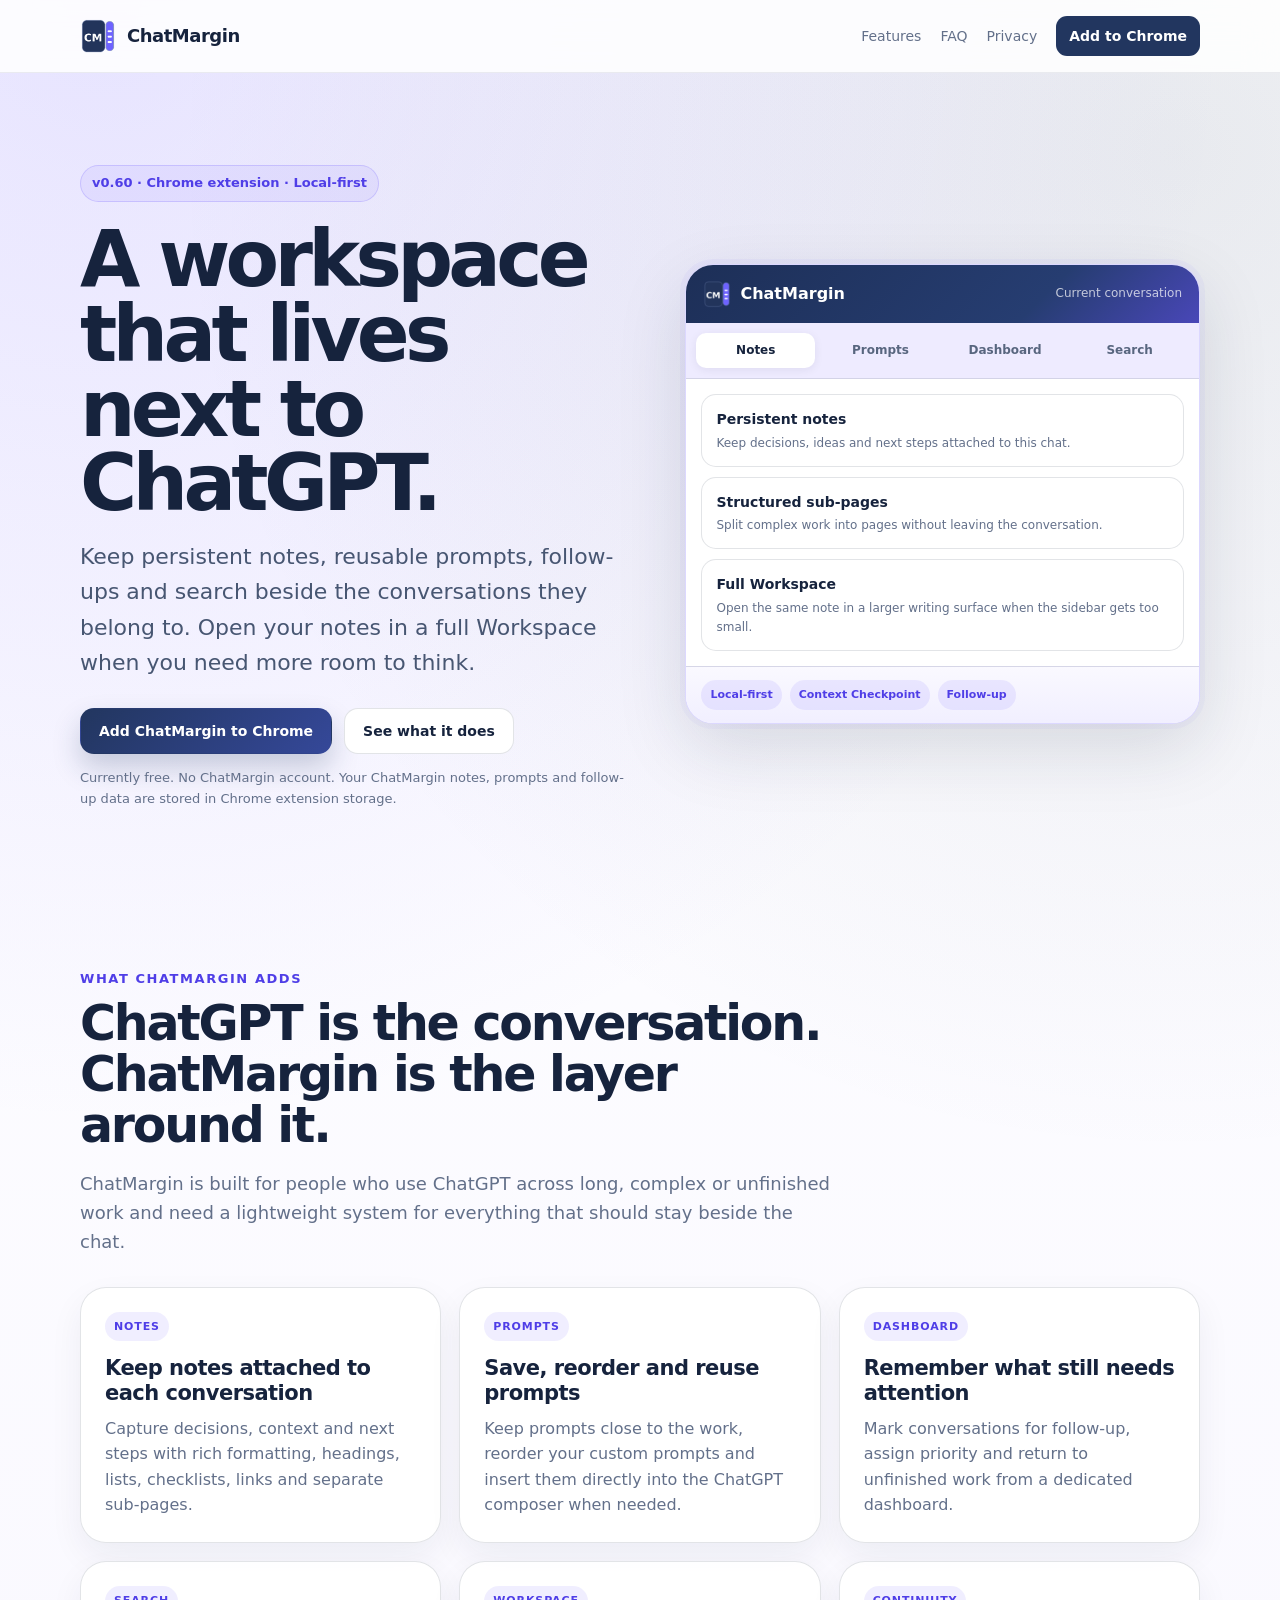
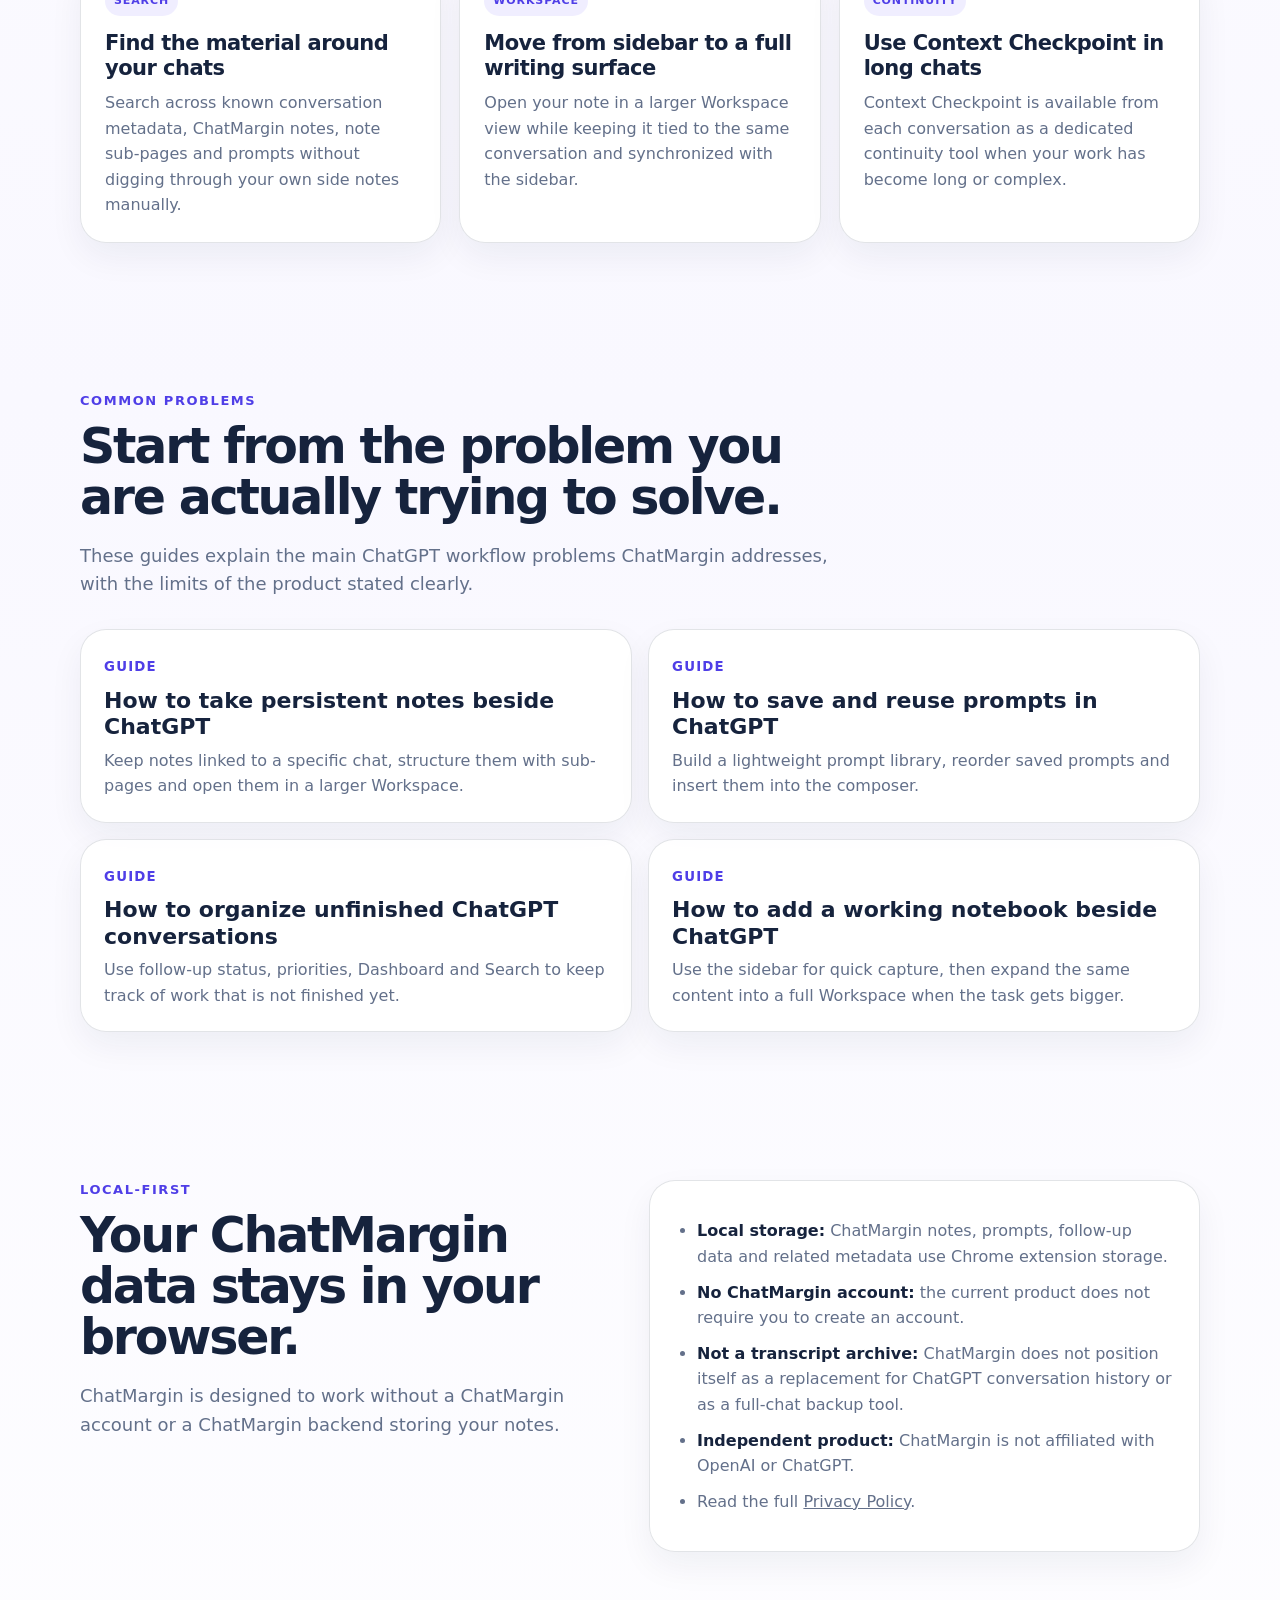
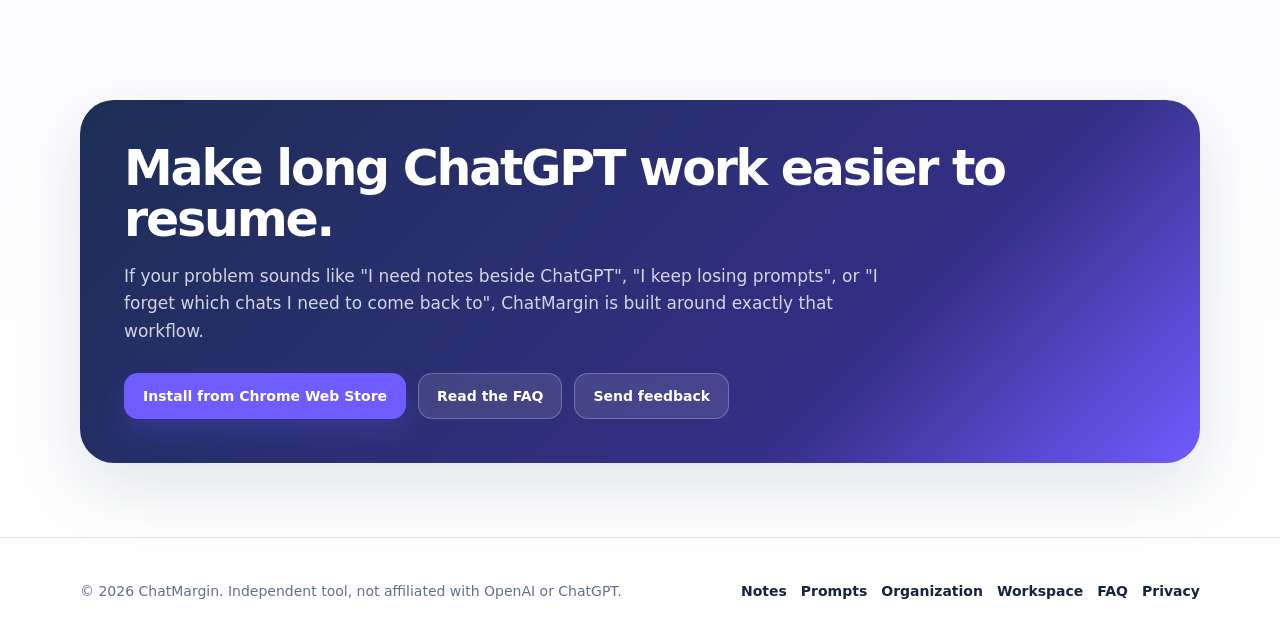
==== commit 5bd20a74: "Refresh ChatMargin site for v0.60 SEO and GEO" ====
--- a/index.html
+++ b/index.html
@@ -3,123 +3,55 @@
 <head>
   <meta charset="utf-8" />
   <meta name="viewport" content="width=device-width, initial-scale=1" />
-  <title>ChatMargin — Local notes and prompt drafts for ChatGPT</title>
-  <meta name="description" content="ChatMargin adds local notes, prompt drafts and follow-ups next to ChatGPT conversations. Free beta. Local-first. Independent." />
-  <meta property="og:title" content="ChatMargin for ChatGPT" />
-  <meta property="og:description" content="Local notes, prompt drafts and follow-ups for people who work seriously with ChatGPT." />
+  <title>ChatMargin | Notes, prompts and workspace for ChatGPT</title>
+  <meta name="description" content="ChatMargin is a local-first Chrome extension for ChatGPT with persistent notes, reusable prompts, follow-ups, search and a full workspace beside your chats." />
+  <meta name="robots" content="index,follow" />
+  <link rel="canonical" href="https://chatmargin.app/" />
+  <link rel="icon" href="/assets/chatmargin-logo.png" />
+  <link rel="stylesheet" href="/assets/site.css" />
+  <meta property="og:title" content="ChatMargin | A workspace that lives next to ChatGPT" />
+  <meta property="og:description" content="Persistent notes, reusable prompts, follow-ups, search and a full workspace beside ChatGPT conversations." />
   <meta property="og:type" content="website" />
   <meta property="og:url" content="https://chatmargin.app/" />
-  <link rel="icon" href="assets/chatmargin-logo.png" />
-  <style>
-    :root {
-      --ink: #16233d;
-      --ink-2: #22365f;
-      --muted: #63708a;
-      --soft: #f6f4ff;
-      --soft-2: #eeebff;
-      --violet: #6f5cff;
-      --violet-2: #4f3ee7;
-      --border: rgba(22, 35, 61, .12);
-      --shadow: 0 24px 70px rgba(22, 35, 61, .14);
-      --radius: 26px;
-    }
-    * { box-sizing: border-box; }
-    body {
-      margin: 0;
-      font-family: ui-sans-serif, system-ui, -apple-system, BlinkMacSystemFont, "Segoe UI", sans-serif;
-      color: var(--ink);
-      background:
-        radial-gradient(circle at 10% 0%, rgba(111,92,255,.18), transparent 30%),
-        radial-gradient(circle at 90% 5%, rgba(34,54,95,.12), transparent 28%),
-        linear-gradient(180deg, #fff 0%, #f9f8ff 58%, #ffffff 100%);
-      line-height: 1.5;
-    }
-    a { color: inherit; }
-    .wrap { max-width: 1120px; margin: 0 auto; padding: 0 24px; }
-    header {
-      position: sticky; top: 0; z-index: 20;
-      backdrop-filter: blur(16px);
-      background: rgba(255,255,255,.78);
-      border-bottom: 1px solid rgba(22,35,61,.08);
-    }
-    .nav { display: flex; align-items: center; justify-content: space-between; height: 72px; gap: 18px; }
-    .brand { display: flex; align-items: center; gap: 12px; font-weight: 850; letter-spacing: -0.03em; }
-    .brand img { width: 36px; height: 36px; display: block; }
-    .brand span { font-size: 18px; }
-    .links { display: flex; align-items: center; gap: 18px; color: var(--muted); font-size: 14px; }
-    .links a { text-decoration: none; }
-    .links a:hover { color: var(--ink); }
-    .hero { padding: 88px 0 74px; }
-    .hero-grid { display: grid; grid-template-columns: minmax(0, 1.02fr) minmax(360px, .98fr); gap: 46px; align-items: center; }
-    .pill { display: inline-flex; align-items: center; gap: 8px; padding: 8px 12px; border: 1px solid rgba(111,92,255,.22); border-radius: 999px; background: rgba(111,92,255,.08); color: var(--violet-2); font-weight: 700; font-size: 13px; }
-    h1 { margin: 20px 0 18px; font-size: clamp(42px, 7vw, 78px); line-height: .94; letter-spacing: -0.065em; }
-    .lead { margin: 0; max-width: 690px; color: #475672; font-size: clamp(18px, 2vw, 22px); }
-    .actions { display: flex; flex-wrap: wrap; gap: 12px; margin-top: 30px; }
-    .btn { display: inline-flex; align-items: center; justify-content: center; min-height: 46px; padding: 0 18px; border-radius: 14px; border: 1px solid transparent; text-decoration: none; font-weight: 800; font-size: 14px; transition: transform .18s ease, box-shadow .18s ease, background .18s ease; }
-    .btn:hover { transform: translateY(-1px); }
-    .btn-primary { background: linear-gradient(135deg, var(--ink-2), #354899); color: white; box-shadow: 0 14px 28px rgba(34,54,95,.22); }
-    .btn-violet { background: var(--violet); color: white; box-shadow: 0 14px 28px rgba(111,92,255,.22); }
-    .btn-secondary { background: white; color: var(--ink); border-color: var(--border); }
-    .note { margin-top: 14px; color: var(--muted); font-size: 13px; }
-    .hero-visual { border: 1px solid rgba(111,92,255,.30); border-radius: 28px; background: #050b2a; box-shadow: var(--shadow), 0 0 0 5px rgba(111,92,255,.08); overflow: hidden; }
-    .hero-visual img { display: block; width: 100%; height: auto; }
-    .mockup { border: 1px solid rgba(111,92,255,.28); border-radius: 28px; background: linear-gradient(180deg, rgba(255,255,255,.95), rgba(246,244,255,.95)); box-shadow: var(--shadow), 0 0 0 5px rgba(111,92,255,.06); overflow: hidden; }
-    .mock-header { background: linear-gradient(135deg, #1d2f57 0%, #253a69 70%, #4444ad 100%); color: white; padding: 18px; display: flex; align-items: center; justify-content: space-between; }
-    .mock-title { display: flex; align-items: center; gap: 10px; font-weight: 850; }
-    .mock-title img { width: 32px; height: 32px; }
-    .dots { display: flex; gap: 6px; opacity: .8; }
-    .dots span { width: 8px; height: 8px; background: rgba(255,255,255,.65); border-radius: 50%; }
-    .mock-body { padding: 16px; }
-    .conversation { padding: 12px 12px 14px; border-bottom: 1px solid rgba(22,35,61,.08); }
-    .conversation strong { display: block; font-size: 14px; }
-    .conversation small { color: var(--muted); }
-    .tabs { display: grid; grid-template-columns: repeat(3, 1fr); gap: 8px; padding: 12px; background: var(--soft-2); }
-    .tab { border-radius: 12px; padding: 8px 10px; text-align: center; font-size: 13px; font-weight: 800; color: #53617c; }
-    .tab.active { background: white; color: var(--ink); box-shadow: 0 2px 10px rgba(22,35,61,.08); }
-    .cards { padding: 14px 12px 4px; display: grid; gap: 10px; }
-    .line-card { background: white; border: 1px solid rgba(22,35,61,.08); border-radius: 16px; padding: 13px 14px; color: #4b5870; font-size: 14px; }
-    .line-card strong { color: var(--ink); }
-    .mock-footer { display: flex; justify-content: space-between; align-items: center; padding: 14px 16px; background: linear-gradient(180deg, #f7f5ff, #efecff); color: #5c6880; font-size: 12px; }
-    .follow { padding: 7px 10px; border-radius: 999px; background: rgba(111,92,255,.12); color: var(--violet-2); font-weight: 800; }
-    section { padding: 74px 0; }
-    .section-head { max-width: 720px; margin-bottom: 30px; }
-    .eyebrow { color: var(--violet-2); font-size: 13px; font-weight: 900; text-transform: uppercase; letter-spacing: .12em; }
-    h2 { margin: 10px 0 12px; font-size: clamp(30px, 4vw, 48px); line-height: 1.02; letter-spacing: -0.045em; }
-    .section-head p { color: var(--muted); font-size: 18px; margin: 0; }
-    .grid-3 { display: grid; grid-template-columns: repeat(3, 1fr); gap: 18px; }
-    .feature { background: rgba(255,255,255,.86); border: 1px solid var(--border); border-radius: var(--radius); padding: 24px; box-shadow: 0 14px 34px rgba(22,35,61,.07); }
-    .icon { width: 42px; height: 42px; border-radius: 14px; display: grid; place-items: center; background: rgba(111,92,255,.12); color: var(--violet-2); font-weight: 900; margin-bottom: 16px; }
-    .feature h3 { margin: 0 0 10px; font-size: 20px; letter-spacing: -0.025em; }
-    .feature p { margin: 0; color: var(--muted); }
-    .split { display: grid; grid-template-columns: .9fr 1.1fr; gap: 28px; align-items: stretch; }
-    .panel { background: linear-gradient(180deg, white, #faf9ff); border: 1px solid var(--border); border-radius: var(--radius); padding: 26px; box-shadow: 0 18px 44px rgba(22,35,61,.08); }
-    .panel ul { margin: 16px 0 0; padding-left: 20px; color: var(--muted); }
-    .panel li { margin: 10px 0; }
-    .support { background: linear-gradient(135deg, #1c2e55, #342f86 70%, #6f5cff); color: white; border-radius: 34px; padding: 44px; box-shadow: var(--shadow); display: grid; grid-template-columns: 1.1fr .9fr; gap: 28px; align-items: center; }
-    .support h2 { color: white; margin-top: 0; }
-    .support p { color: rgba(255,255,255,.78); font-size: 17px; }
-    .support-box { background: rgba(255,255,255,.11); border: 1px solid rgba(255,255,255,.18); border-radius: 24px; padding: 22px; }
-    .support-box strong { display: block; margin-bottom: 8px; }
-    footer { padding: 42px 0; border-top: 1px solid var(--border); color: var(--muted); font-size: 14px; }
-    .footer-grid { display: flex; justify-content: space-between; gap: 20px; flex-wrap: wrap; }
-    footer a { color: var(--ink); text-decoration: none; font-weight: 700; margin-left: 16px; }
-    @media (max-width: 880px) {
-      .hero-grid, .split, .support { grid-template-columns: 1fr; }
-      .grid-3 { grid-template-columns: 1fr; }
-      .links { display: none; }
-      .hero { padding-top: 58px; }
-    }
-  </style>
+  <meta property="og:image" content="https://chatmargin.app/assets/chatmargin-hero.png" />
+  <meta name="twitter:card" content="summary_large_image" />
+  <script type="application/ld+json">
+  {
+    "@context": "https://schema.org",
+    "@type": "SoftwareApplication",
+    "name": "ChatMargin",
+    "url": "https://chatmargin.app/",
+    "applicationCategory": "BrowserApplication",
+    "operatingSystem": "Chrome, Chromium",
+    "description": "A local-first Chrome extension that adds persistent notes, reusable prompts, follow-ups, search and a workspace beside ChatGPT.",
+    "downloadUrl": "https://chromewebstore.google.com/detail/chat-margin-for-chatgpt/fnickbjgphdehoelanbchadempnlmmpc",
+    "isAccessibleForFree": true,
+    "offers": {
+      "@type": "Offer",
+      "price": "0",
+      "priceCurrency": "USD"
+    },
+    "featureList": [
+      "Persistent notes attached to ChatGPT conversations",
+      "Rich text notes with sub-pages",
+      "Reusable prompts with direct insertion into ChatGPT",
+      "Follow-up dashboard and priorities",
+      "Search across known conversations, notes, sub-pages and prompts",
+      "Full workspace view for notes",
+      "Context Checkpoint"
+    ]
+  }
+  </script>
 </head>
 <body>
   <header>
     <div class="wrap nav">
-      <a class="brand" href="/" aria-label="ChatMargin home"><img src="assets/chatmargin-logo.png" alt="" /><span>ChatMargin</span></a>
+      <a class="brand" href="/" aria-label="ChatMargin home"><img src="/assets/chatmargin-logo.png" alt="" /><span>ChatMargin</span></a>
       <nav class="links" aria-label="Main navigation">
         <a href="#features">Features</a>
+        <a href="/faq/">FAQ</a>
         <a href="#privacy">Privacy</a>
-        <a href="#support">Support</a>
-        <a href="privacy.html">Privacy Policy</a>
+        <a class="nav-cta" href="https://chromewebstore.google.com/detail/chat-margin-for-chatgpt/fnickbjgphdehoelanbchadempnlmmpc" target="_blank" rel="noopener">Add to Chrome</a>
       </nav>
     </div>
   </header>
@@ -128,37 +60,35 @@
     <section class="hero">
       <div class="wrap hero-grid">
         <div>
-          <span class="pill">Free beta · Local-first · Built for ChatGPT power users</span>
-          <h1>Keep your thinking next to your ChatGPT conversations.</h1>
-          <p class="lead">ChatMargin adds a lightweight sidebar to ChatGPT for local notes, prompt drafts and follow-ups. Stop losing track of where you were, what remains to do, and which conversations matter. The beta is free to use, with optional voluntary contributions for people who want to support ongoing development.</p>
+          <span class="pill">v0.60 · Chrome extension · Local-first</span>
+          <h1>A workspace that lives next to ChatGPT.</h1>
+          <p class="lead">Keep persistent notes, reusable prompts, follow-ups and search beside the conversations they belong to. Open your notes in a full Workspace when you need more room to think.</p>
           <div class="actions">
-            <a class="btn btn-primary" href="https://chromewebstore.google.com/detail/chat-margin-for-chatgpt/fnickbjgphdehoelanbchadempnlmmpc" target="_blank" rel="noopener" aria-disabled="true">Add to Chrome</a>
-            <a class="btn btn-violet" href="https://www.buymeacoffee.com/chatmargin" target="_blank" rel="noopener">☕ Buy me a coffee</a>
-            <a class="btn btn-secondary" href="mailto:hello@chatmargin.app?subject=ChatMargin%20feedback">Send feedback</a>
-          </div>
-          <p class="note">Official website: <a href="https://chatmargin.app">chatmargin.app</a>. Independent tool. Not affiliated with OpenAI or ChatGPT. Currently free while we improve it with early users.</p>
-        </div>
-        <div class="hero-visual" aria-label="ChatMargin product preview">
-          <img src="assets/chatmargin-hero.png" alt="ChatMargin adds notes, prompts and a dashboard next to ChatGPT conversations." />
-        </div>
-      </div>
-    </section>
-
-
-    <section id="product">
-      <div class="wrap split">
-        <div class="section-head">
-          <div class="eyebrow">Product</div>
-          <h2>A local workspace for ChatGPT users.</h2>
-          <p>ChatMargin is a browser extension for people who use ChatGPT across long, complex or unfinished conversations.</p>
-        </div>
-        <div class="panel">
-          <ul>
-            <li><strong>What it is:</strong> a local sidebar that appears next to ChatGPT conversations.</li>
-            <li><strong>What it does:</strong> lets you keep notes, prepare prompts and track follow-up conversations.</li>
-            <li><strong>Who it is for:</strong> heavy ChatGPT users, consultants, researchers, founders, builders and writers.</li>
-            <li><strong>Current status:</strong> free beta, with optional voluntary contributions to support development.</li>
-          </ul>
+            <a class="btn btn-primary" href="https://chromewebstore.google.com/detail/chat-margin-for-chatgpt/fnickbjgphdehoelanbchadempnlmmpc" target="_blank" rel="noopener">Add ChatMargin to Chrome</a>
+            <a class="btn btn-secondary" href="#features">See what it does</a>
+          </div>
+          <p class="note">Currently free. No ChatMargin account. Your ChatMargin notes, prompts and follow-up data are stored in Chrome extension storage.</p>
+        </div>
+
+        <div class="product-window" aria-label="Illustration of the ChatMargin workspace beside a ChatGPT conversation">
+          <div class="window-top">
+            <div class="window-brand"><img src="/assets/chatmargin-logo.png" alt="" />ChatMargin</div>
+            <div class="window-chat">Current conversation</div>
+          </div>
+          <div class="window-tabs">
+            <div class="window-tab active">Notes</div>
+            <div class="window-tab">Prompts</div>
+            <div class="window-tab">Dashboard</div>
+            <div class="window-tab">Search</div>
+          </div>
+          <div class="window-body">
+            <div class="mini-card"><strong>Persistent notes</strong><span>Keep decisions, ideas and next steps attached to this chat.</span></div>
+            <div class="mini-card"><strong>Structured sub-pages</strong><span>Split complex work into pages without leaving the conversation.</span></div>
+            <div class="mini-card"><strong>Full Workspace</strong><span>Open the same note in a larger writing surface when the sidebar gets too small.</span></div>
+          </div>
+          <div class="window-bottom">
+            <span class="chip">Local-first</span><span class="chip">Context Checkpoint</span><span class="chip">Follow-up</span>
+          </div>
         </div>
       </div>
     </section>
@@ -166,62 +96,104 @@
     <section id="features">
       <div class="wrap">
         <div class="section-head">
-          <div class="eyebrow">Why it exists</div>
-          <h2>ChatGPT is powerful. Long conversations are messy.</h2>
-          <p>ChatMargin is for people who use ChatGPT as a serious work surface: consultants, builders, researchers, founders, writers and AI-heavy teams.</p>
+          <div class="eyebrow">What ChatMargin adds</div>
+          <h2>ChatGPT is the conversation. ChatMargin is the layer around it.</h2>
+          <p>ChatMargin is built for people who use ChatGPT across long, complex or unfinished work and need a lightweight system for everything that should stay beside the chat.</p>
         </div>
         <div class="grid-3">
           <article class="feature">
-            <div class="icon">✏️</div>
-            <h3>Notes per conversation</h3>
-            <p>Capture context, decisions, loose ideas and next steps directly next to the conversation where they belong.</p>
-          </article>
-          <article class="feature">
-            <div class="icon">💬</div>
-            <h3>Prompt drafts</h3>
-            <p>Prepare prompts before sending them. Dictate, copy, and keep a simple record of what you already used.</p>
-          </article>
-          <article class="feature">
-            <div class="icon">📊</div>
-            <h3>Follow-up dashboard</h3>
-            <p>Mark conversations as unfinished and return to them later from a local dashboard.</p>
-          </article>
+            <span class="feature-tag">Notes</span>
+            <h3>Keep notes attached to each conversation</h3>
+            <p>Capture decisions, context and next steps with rich formatting, headings, lists, checklists, links and separate sub-pages.</p>
+          </article>
+          <article class="feature">
+            <span class="feature-tag">Prompts</span>
+            <h3>Save, reorder and reuse prompts</h3>
+            <p>Keep prompts close to the work, reorder your custom prompts and insert them directly into the ChatGPT composer when needed.</p>
+          </article>
+          <article class="feature">
+            <span class="feature-tag">Dashboard</span>
+            <h3>Remember what still needs attention</h3>
+            <p>Mark conversations for follow-up, assign priority and return to unfinished work from a dedicated dashboard.</p>
+          </article>
+          <article class="feature">
+            <span class="feature-tag">Search</span>
+            <h3>Find the material around your chats</h3>
+            <p>Search across known conversation metadata, ChatMargin notes, note sub-pages and prompts without digging through your own side notes manually.</p>
+          </article>
+          <article class="feature">
+            <span class="feature-tag">Workspace</span>
+            <h3>Move from sidebar to a full writing surface</h3>
+            <p>Open your note in a larger Workspace view while keeping it tied to the same conversation and synchronized with the sidebar.</p>
+          </article>
+          <article class="feature">
+            <span class="feature-tag">Continuity</span>
+            <h3>Use Context Checkpoint in long chats</h3>
+            <p>Context Checkpoint is available from each conversation as a dedicated continuity tool when your work has become long or complex.</p>
+          </article>
+        </div>
+      </div>
+    </section>
+
+    <section>
+      <div class="wrap">
+        <div class="section-head">
+          <div class="eyebrow">Common problems</div>
+          <h2>Start from the problem you are actually trying to solve.</h2>
+          <p>These guides explain the main ChatGPT workflow problems ChatMargin addresses, with the limits of the product stated clearly.</p>
+        </div>
+        <div class="intent-grid">
+          <a class="link-card" href="/notes-for-chatgpt/">
+            <small>Guide</small>
+            <h3>How to take persistent notes beside ChatGPT</h3>
+            <p>Keep notes linked to a specific chat, structure them with sub-pages and open them in a larger Workspace.</p>
+          </a>
+          <a class="link-card" href="/chatgpt-prompt-manager/">
+            <small>Guide</small>
+            <h3>How to save and reuse prompts in ChatGPT</h3>
+            <p>Build a lightweight prompt library, reorder saved prompts and insert them into the composer.</p>
+          </a>
+          <a class="link-card" href="/organize-chatgpt-conversations/">
+            <small>Guide</small>
+            <h3>How to organize unfinished ChatGPT conversations</h3>
+            <p>Use follow-up status, priorities, Dashboard and Search to keep track of work that is not finished yet.</p>
+          </a>
+          <a class="link-card" href="/chatgpt-workspace/">
+            <small>Guide</small>
+            <h3>How to add a working notebook beside ChatGPT</h3>
+            <p>Use the sidebar for quick capture, then expand the same content into a full Workspace when the task gets bigger.</p>
+          </a>
         </div>
       </div>
     </section>
 
     <section id="privacy">
-      <div class="wrap split">
+      <div class="wrap grid-2">
         <div class="section-head">
           <div class="eyebrow">Local-first</div>
-          <h2>Your notes stay in your browser.</h2>
-          <p>ChatMargin is designed to be useful without accounts, servers or hidden data collection.</p>
+          <h2>Your ChatMargin data stays in your browser.</h2>
+          <p>ChatMargin is designed to work without a ChatMargin account or a ChatMargin backend storing your notes.</p>
         </div>
         <div class="panel">
           <ul>
-            <li>Notes and prompt drafts are stored locally in your browser extension storage.</li>
-            <li>There is no ChatMargin account and no ChatMargin server in the beta.</li>
-            <li>We do not sell user data.</li>
-            <li>Feedback is only sent when you deliberately email us.</li>
-            <li>See the <a href="privacy.html">Privacy Policy</a> for the full wording.</li>
+            <li><strong>Local storage:</strong> ChatMargin notes, prompts, follow-up data and related metadata use Chrome extension storage.</li>
+            <li><strong>No ChatMargin account:</strong> the current product does not require you to create an account.</li>
+            <li><strong>Not a transcript archive:</strong> ChatMargin does not position itself as a replacement for ChatGPT conversation history or as a full-chat backup tool.</li>
+            <li><strong>Independent product:</strong> ChatMargin is not affiliated with OpenAI or ChatGPT.</li>
+            <li>Read the full <a href="/privacy.html">Privacy Policy</a>.</li>
           </ul>
         </div>
       </div>
     </section>
 
     <section>
-      <div class="wrap support" id="support">
-        <div>
-          <h2>Free while we build with early users.</h2>
-          <p>ChatMargin is currently a free beta. If it helps you work better with ChatGPT, you can make an optional voluntary contribution to support ongoing development. This is a voluntary creator contribution and it does not unlock paid features in the beta.</p>
-          <div class="actions">
-            <a class="btn btn-violet" href="https://www.buymeacoffee.com/chatmargin" target="_blank" rel="noopener">☕ Buy me a coffee</a>
-            <a class="btn btn-secondary" href="mailto:hello@chatmargin.app?subject=ChatMargin%20feedback">Send feedback</a>
-          </div>
-        </div>
-        <div class="support-box">
-          <strong>What contributions support</strong>
-          <p>Bug fixes, better export, richer dashboards, cross-LLM support, smarter summaries and future pro features for heavy users.</p>
+      <div class="wrap band">
+        <h2>Make long ChatGPT work easier to resume.</h2>
+        <p>If your problem sounds like "I need notes beside ChatGPT", "I keep losing prompts", or "I forget which chats I need to come back to", ChatMargin is built around exactly that workflow.</p>
+        <div class="actions">
+          <a class="btn btn-violet" href="https://chromewebstore.google.com/detail/chat-margin-for-chatgpt/fnickbjgphdehoelanbchadempnlmmpc" target="_blank" rel="noopener">Install from Chrome Web Store</a>
+          <a class="btn btn-secondary" href="/faq/">Read the FAQ</a>
+          <a class="btn btn-secondary" href="mailto:hello@chatmargin.app?subject=ChatMargin%20feedback">Send feedback</a>
         </div>
       </div>
     </section>
@@ -230,7 +202,7 @@
   <footer>
     <div class="wrap footer-grid">
       <div>© <span id="year"></span> ChatMargin. Independent tool, not affiliated with OpenAI or ChatGPT.</div>
-      <div><a href="mailto:hello@chatmargin.app">Contact</a><a href="privacy.html">Privacy Policy</a></div>
+      <div class="footer-links"><a href="/notes-for-chatgpt/">Notes</a><a href="/chatgpt-prompt-manager/">Prompts</a><a href="/organize-chatgpt-conversations/">Organization</a><a href="/chatgpt-workspace/">Workspace</a><a href="/faq/">FAQ</a><a href="/privacy.html">Privacy</a></div>
     </div>
   </footer>
   <script>document.getElementById('year').textContent = new Date().getFullYear();</script>
--- a/assets/site.css
+++ b/assets/site.css
@@ -0,0 +1,149 @@
+:root {
+  --ink: #16233d;
+  --ink-2: #22365f;
+  --muted: #63708a;
+  --soft: #f7f6ff;
+  --soft-2: #eeebff;
+  --violet: #6f5cff;
+  --violet-2: #4f3ee7;
+  --white: #ffffff;
+  --border: rgba(22, 35, 61, .12);
+  --shadow: 0 24px 70px rgba(22, 35, 61, .13);
+  --radius: 26px;
+}
+
+* { box-sizing: border-box; }
+html { scroll-behavior: smooth; }
+body {
+  margin: 0;
+  font-family: ui-sans-serif, system-ui, -apple-system, BlinkMacSystemFont, "Segoe UI", sans-serif;
+  color: var(--ink);
+  background:
+    radial-gradient(circle at 8% 0%, rgba(111, 92, 255, .17), transparent 28%),
+    radial-gradient(circle at 92% 4%, rgba(34, 54, 95, .10), transparent 26%),
+    linear-gradient(180deg, #fff 0%, #f9f8ff 52%, #fff 100%);
+  line-height: 1.6;
+}
+img { max-width: 100%; }
+a { color: inherit; }
+.wrap { width: min(1120px, calc(100% - 40px)); margin: 0 auto; }
+.narrow { width: min(820px, calc(100% - 40px)); margin: 0 auto; }
+
+header {
+  position: sticky;
+  top: 0;
+  z-index: 30;
+  backdrop-filter: blur(16px);
+  background: rgba(255, 255, 255, .86);
+  border-bottom: 1px solid rgba(22, 35, 61, .08);
+}
+.nav { min-height: 72px; display: flex; align-items: center; justify-content: space-between; gap: 20px; }
+.brand { display: flex; align-items: center; gap: 11px; text-decoration: none; font-weight: 900; letter-spacing: -.03em; }
+.brand img { width: 36px; height: 36px; display: block; }
+.brand span { font-size: 18px; }
+.links { display: flex; align-items: center; gap: 19px; color: var(--muted); font-size: 14px; }
+.links a { text-decoration: none; }
+.links a:hover { color: var(--ink); }
+.nav-cta { padding: 9px 13px; border-radius: 11px; background: var(--ink-2); color: #fff !important; font-weight: 800; }
+
+.hero { padding: 92px 0 72px; }
+.hero-grid { display: grid; grid-template-columns: minmax(0, 1.04fr) minmax(360px, .96fr); gap: 48px; align-items: center; }
+.pill { display: inline-flex; align-items: center; gap: 8px; padding: 7px 11px; border: 1px solid rgba(111, 92, 255, .22); border-radius: 999px; background: rgba(111, 92, 255, .08); color: var(--violet-2); font-weight: 800; font-size: 13px; }
+h1 { margin: 20px 0 18px; font-size: clamp(44px, 7vw, 78px); line-height: .96; letter-spacing: -.06em; }
+.page-hero h1 { font-size: clamp(40px, 6vw, 68px); }
+.lead { margin: 0; max-width: 720px; color: #475672; font-size: clamp(18px, 2vw, 22px); }
+.actions { display: flex; flex-wrap: wrap; gap: 12px; margin-top: 28px; }
+.btn { display: inline-flex; align-items: center; justify-content: center; min-height: 46px; padding: 0 18px; border-radius: 14px; border: 1px solid transparent; text-decoration: none; font-weight: 850; font-size: 14px; transition: transform .18s ease, box-shadow .18s ease; }
+.btn:hover { transform: translateY(-1px); }
+.btn-primary { background: linear-gradient(135deg, var(--ink-2), #354899); color: #fff; box-shadow: 0 14px 28px rgba(34, 54, 95, .22); }
+.btn-violet { background: var(--violet); color: #fff; box-shadow: 0 14px 28px rgba(111, 92, 255, .20); }
+.btn-secondary { background: #fff; border-color: var(--border); }
+.note { margin-top: 14px; color: var(--muted); font-size: 13px; }
+
+.product-window { overflow: hidden; border: 1px solid rgba(111, 92, 255, .24); border-radius: 28px; background: #fff; box-shadow: var(--shadow), 0 0 0 5px rgba(111, 92, 255, .05); }
+.window-top { display: flex; align-items: center; justify-content: space-between; gap: 14px; padding: 15px 17px; background: linear-gradient(135deg, #1d2f57, #263d71 68%, #4947b8); color: #fff; }
+.window-brand { display: flex; align-items: center; gap: 9px; font-weight: 850; }
+.window-brand img { width: 28px; height: 28px; }
+.window-chat { font-size: 12px; color: rgba(255, 255, 255, .72); }
+.window-tabs { display: grid; grid-template-columns: repeat(4, 1fr); gap: 6px; padding: 10px; background: var(--soft-2); border-bottom: 1px solid var(--border); }
+.window-tab { padding: 8px 5px; border-radius: 10px; text-align: center; font-size: 12px; font-weight: 800; color: #58667f; }
+.window-tab.active { background: #fff; color: var(--ink); box-shadow: 0 2px 10px rgba(22, 35, 61, .07); }
+.window-body { padding: 15px; display: grid; gap: 10px; }
+.mini-card { padding: 13px 14px; border: 1px solid var(--border); border-radius: 15px; background: #fff; }
+.mini-card strong { display: block; margin-bottom: 3px; font-size: 14px; }
+.mini-card span { display: block; color: var(--muted); font-size: 12px; }
+.window-bottom { display: flex; flex-wrap: wrap; gap: 8px; padding: 13px 15px; background: linear-gradient(180deg, #faf9ff, #f1efff); border-top: 1px solid var(--border); }
+.chip { padding: 6px 9px; border-radius: 999px; background: rgba(111, 92, 255, .11); color: var(--violet-2); font-size: 11px; font-weight: 800; }
+
+section { padding: 74px 0; }
+.section-head { max-width: 760px; margin-bottom: 30px; }
+.eyebrow { color: var(--violet-2); font-size: 13px; font-weight: 900; text-transform: uppercase; letter-spacing: .12em; }
+h2 { margin: 10px 0 12px; font-size: clamp(30px, 4.2vw, 49px); line-height: 1.04; letter-spacing: -.045em; }
+h3 { line-height: 1.2; }
+.section-head p, .body-copy { color: var(--muted); font-size: 18px; }
+.grid-2 { display: grid; grid-template-columns: repeat(2, 1fr); gap: 18px; }
+.grid-3 { display: grid; grid-template-columns: repeat(3, 1fr); gap: 18px; }
+.feature, .link-card, .panel, .qa, .callout { background: rgba(255, 255, 255, .90); border: 1px solid var(--border); border-radius: var(--radius); box-shadow: 0 14px 34px rgba(22, 35, 61, .06); }
+.feature { padding: 24px; }
+.feature-tag { display: inline-flex; padding: 6px 9px; border-radius: 999px; background: rgba(111, 92, 255, .10); color: var(--violet-2); font-size: 11px; font-weight: 900; text-transform: uppercase; letter-spacing: .08em; }
+.feature h3 { margin: 15px 0 9px; font-size: 21px; letter-spacing: -.025em; }
+.feature p { margin: 0; color: var(--muted); }
+.panel { padding: 27px; }
+.panel ul { margin: 0; padding-left: 20px; color: var(--muted); }
+.panel li { margin: 10px 0; }
+.panel strong { color: var(--ink); }
+
+.intent-grid { display: grid; grid-template-columns: repeat(2, 1fr); gap: 16px; }
+.link-card { display: block; padding: 23px; text-decoration: none; transition: transform .18s ease, border-color .18s ease; }
+.link-card:hover { transform: translateY(-2px); border-color: rgba(111, 92, 255, .34); }
+.link-card small { color: var(--violet-2); font-weight: 850; text-transform: uppercase; letter-spacing: .09em; }
+.link-card h3 { margin: 9px 0 7px; font-size: 22px; }
+.link-card p { margin: 0; color: var(--muted); }
+
+.band { background: linear-gradient(135deg, #1c2e55, #342f86 70%, #6f5cff); color: #fff; border-radius: 34px; padding: 44px; box-shadow: var(--shadow); }
+.band h2 { color: #fff; margin-top: 0; }
+.band p { color: rgba(255, 255, 255, .80); font-size: 17px; max-width: 780px; }
+.band .btn-secondary { border-color: rgba(255, 255, 255, .24); background: rgba(255, 255, 255, .11); color: #fff; }
+
+.page-hero { padding: 76px 0 50px; }
+.breadcrumb { margin-bottom: 18px; color: var(--muted); font-size: 13px; }
+.breadcrumb a { text-decoration: none; font-weight: 750; }
+.answer-box { margin-top: 28px; padding: 22px 24px; border-left: 4px solid var(--violet); border-radius: 0 18px 18px 0; background: #fff; box-shadow: 0 12px 30px rgba(22, 35, 61, .06); }
+.answer-box strong { display: block; margin-bottom: 6px; }
+.article { padding: 28px 0 74px; }
+.article h2 { margin-top: 48px; }
+.article h3 { margin-top: 30px; font-size: 23px; }
+.article p, .article li { color: #4f5d77; font-size: 17px; }
+.article ul { padding-left: 22px; }
+.article li { margin: 8px 0; }
+.article .panel { margin: 28px 0; }
+.related { margin-top: 52px; }
+
+.faq-list { display: grid; gap: 12px; }
+details.qa { padding: 0; overflow: hidden; }
+details.qa summary { cursor: pointer; list-style: none; padding: 19px 22px; font-weight: 850; }
+details.qa summary::-webkit-details-marker { display: none; }
+details.qa summary::after { content: "+"; float: right; color: var(--violet-2); }
+details.qa[open] summary::after { content: "-"; }
+details.qa p { margin: 0; padding: 0 22px 20px; color: var(--muted); }
+
+footer { padding: 42px 0; border-top: 1px solid var(--border); color: var(--muted); font-size: 14px; }
+.footer-grid { display: flex; justify-content: space-between; gap: 20px; flex-wrap: wrap; }
+.footer-links { display: flex; flex-wrap: wrap; gap: 14px; }
+footer a { color: var(--ink); text-decoration: none; font-weight: 750; }
+
+@media (max-width: 900px) {
+  .hero-grid, .grid-3 { grid-template-columns: 1fr; }
+  .grid-2, .intent-grid { grid-template-columns: 1fr; }
+  .links a:not(.nav-cta) { display: none; }
+  .hero { padding-top: 62px; }
+}
+
+@media (max-width: 560px) {
+  .wrap, .narrow { width: min(100% - 28px, 1120px); }
+  .nav { min-height: 64px; }
+  .links { gap: 0; }
+  .hero, section { padding-top: 54px; padding-bottom: 54px; }
+  .band { padding: 28px 22px; border-radius: 24px; }
+  .window-tabs { grid-template-columns: repeat(2, 1fr); }
+}
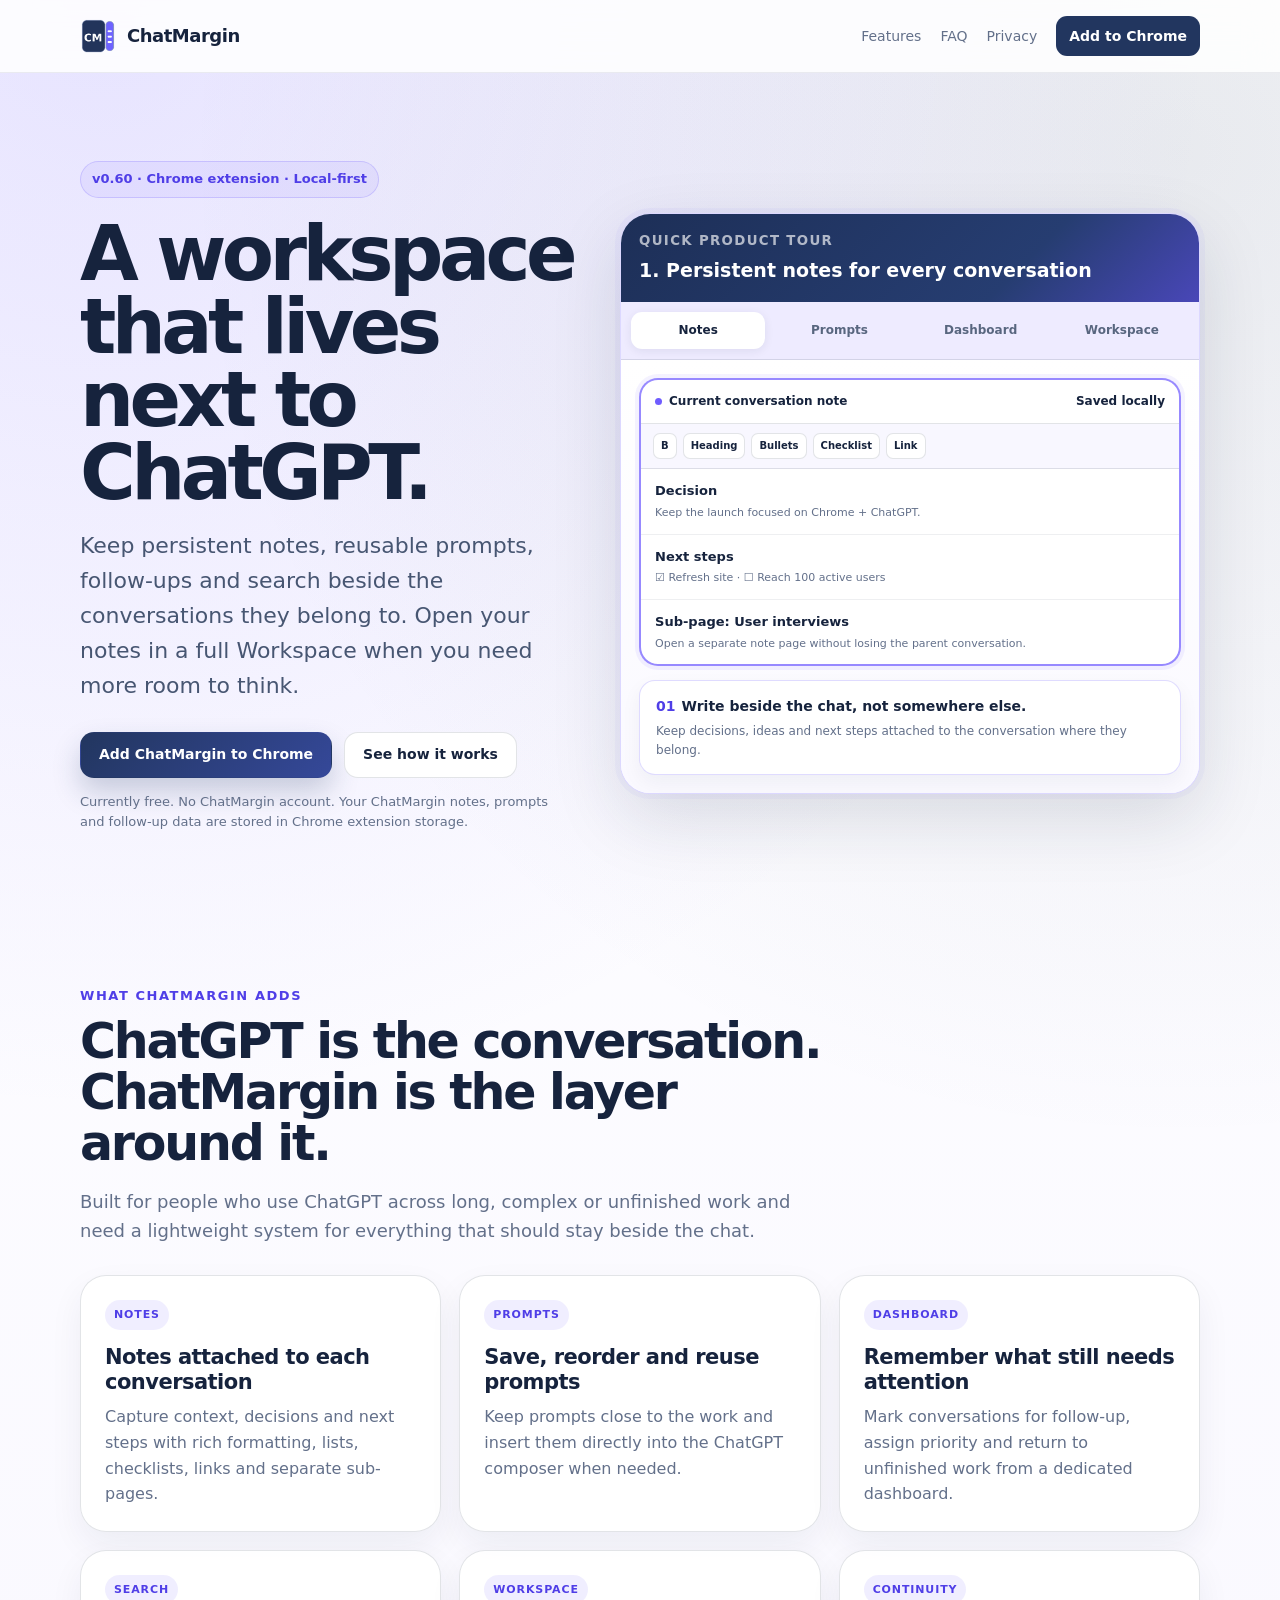
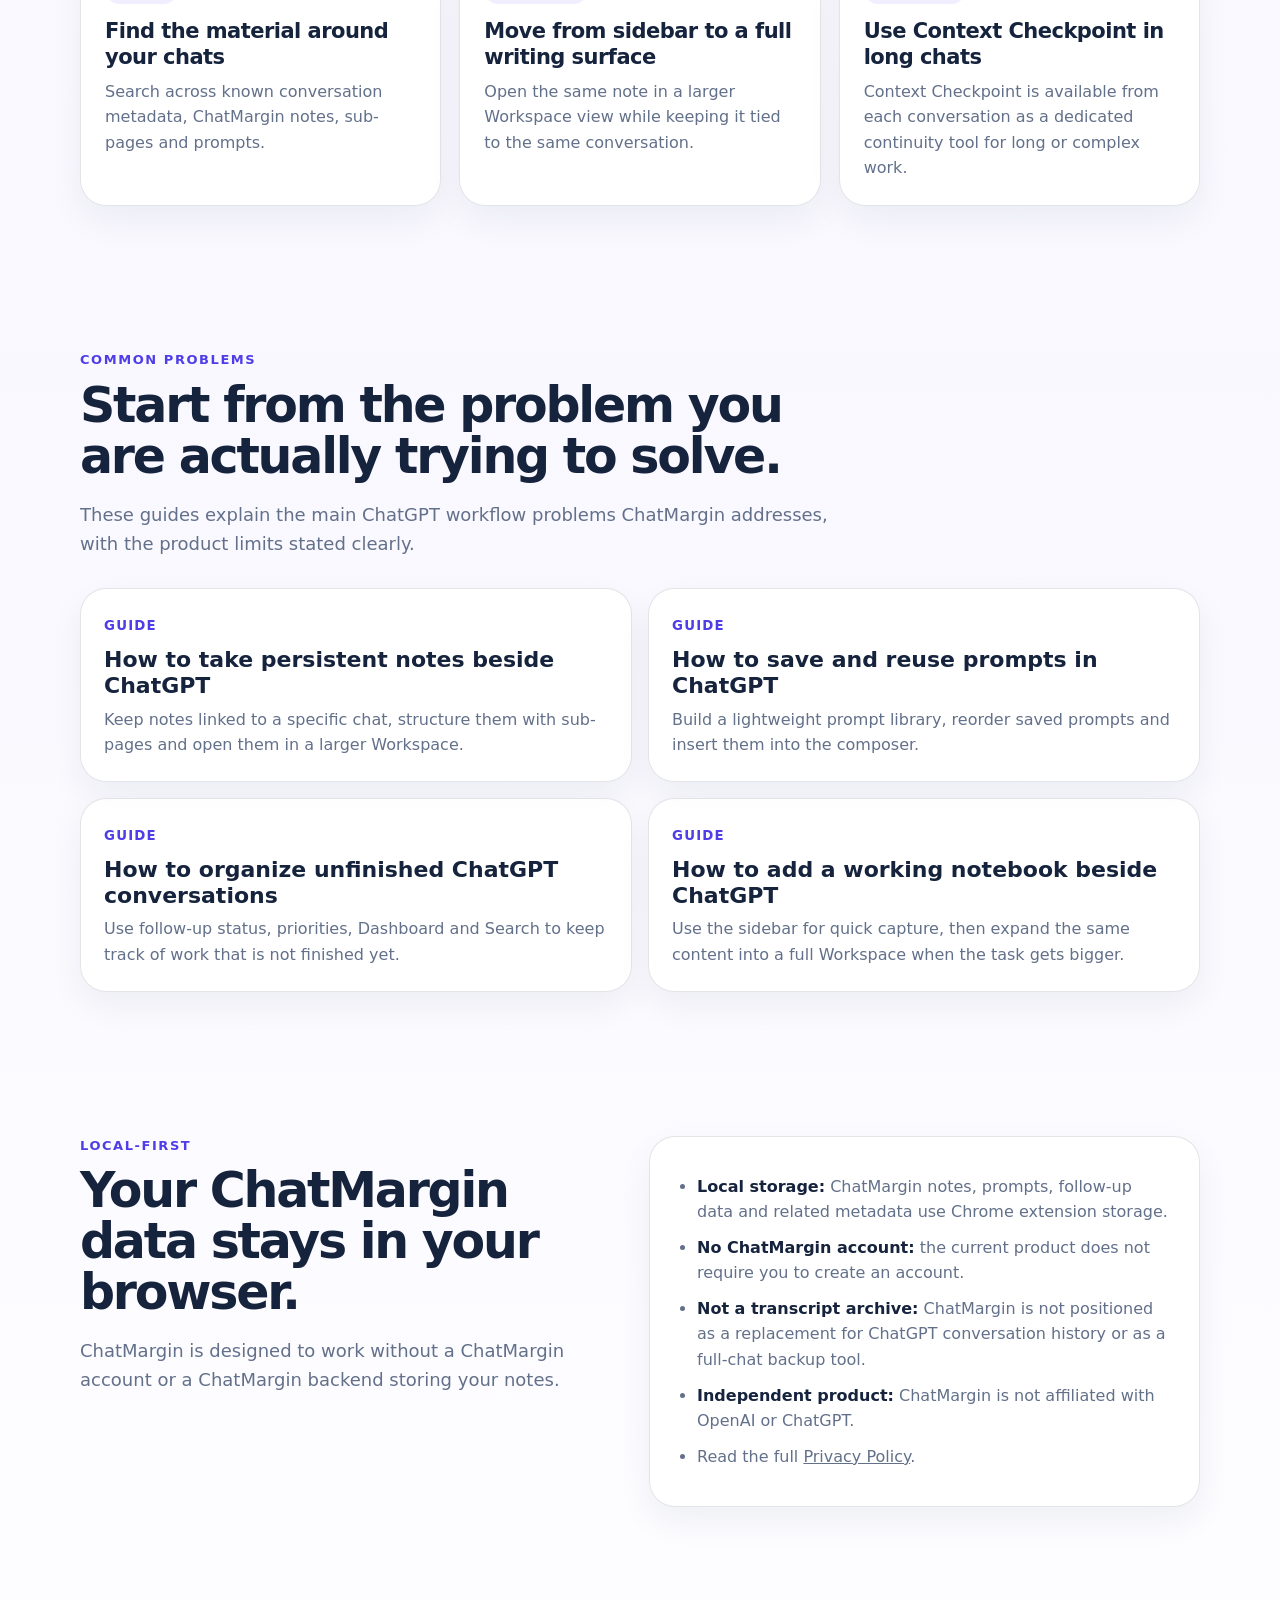
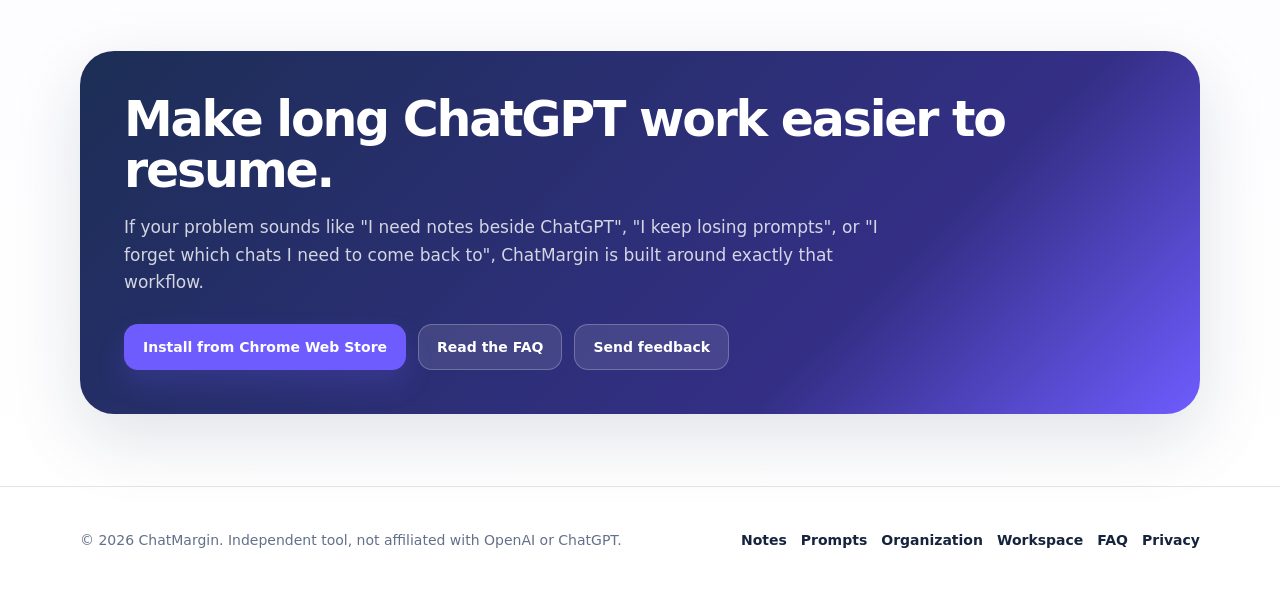
==== commit 39d4850f: "Add interactive product tour and sharpen v0.60 acquisition pages" ====
--- a/index.html
+++ b/index.html
@@ -1,210 +1,37 @@
 <!doctype html>
 <html lang="en">
 <head>
-  <meta charset="utf-8" />
-  <meta name="viewport" content="width=device-width, initial-scale=1" />
-  <title>ChatMargin | Notes, prompts and workspace for ChatGPT</title>
-  <meta name="description" content="ChatMargin is a local-first Chrome extension for ChatGPT with persistent notes, reusable prompts, follow-ups, search and a full workspace beside your chats." />
-  <meta name="robots" content="index,follow" />
-  <link rel="canonical" href="https://chatmargin.app/" />
-  <link rel="icon" href="/assets/chatmargin-logo.png" />
-  <link rel="stylesheet" href="/assets/site.css" />
-  <meta property="og:title" content="ChatMargin | A workspace that lives next to ChatGPT" />
-  <meta property="og:description" content="Persistent notes, reusable prompts, follow-ups, search and a full workspace beside ChatGPT conversations." />
-  <meta property="og:type" content="website" />
-  <meta property="og:url" content="https://chatmargin.app/" />
-  <meta property="og:image" content="https://chatmargin.app/assets/chatmargin-hero.png" />
-  <meta name="twitter:card" content="summary_large_image" />
-  <script type="application/ld+json">
-  {
-    "@context": "https://schema.org",
-    "@type": "SoftwareApplication",
-    "name": "ChatMargin",
-    "url": "https://chatmargin.app/",
-    "applicationCategory": "BrowserApplication",
-    "operatingSystem": "Chrome, Chromium",
-    "description": "A local-first Chrome extension that adds persistent notes, reusable prompts, follow-ups, search and a workspace beside ChatGPT.",
-    "downloadUrl": "https://chromewebstore.google.com/detail/chat-margin-for-chatgpt/fnickbjgphdehoelanbchadempnlmmpc",
-    "isAccessibleForFree": true,
-    "offers": {
-      "@type": "Offer",
-      "price": "0",
-      "priceCurrency": "USD"
-    },
-    "featureList": [
-      "Persistent notes attached to ChatGPT conversations",
-      "Rich text notes with sub-pages",
-      "Reusable prompts with direct insertion into ChatGPT",
-      "Follow-up dashboard and priorities",
-      "Search across known conversations, notes, sub-pages and prompts",
-      "Full workspace view for notes",
-      "Context Checkpoint"
-    ]
-  }
-  </script>
+<meta charset="utf-8" />
+<meta name="viewport" content="width=device-width, initial-scale=1" />
+<title>ChatMargin | Notes, prompts and workspace for ChatGPT</title>
+<meta name="description" content="ChatMargin is a local-first Chrome extension for ChatGPT with persistent notes, reusable prompts, follow-ups, search and a full workspace beside your chats." />
+<meta name="robots" content="index,follow" />
+<link rel="canonical" href="https://chatmargin.app/" />
+<link rel="icon" href="/assets/chatmargin-logo.png" />
+<link rel="stylesheet" href="/assets/site.css" />
+<meta property="og:title" content="ChatMargin | A workspace that lives next to ChatGPT" />
+<meta property="og:description" content="Persistent notes, reusable prompts, follow-ups, search and a full workspace beside ChatGPT conversations." />
+<meta property="og:type" content="website" />
+<meta property="og:url" content="https://chatmargin.app/" />
+<meta property="og:image" content="https://chatmargin.app/assets/chatmargin-hero.png" />
+<meta name="twitter:card" content="summary_large_image" />
+<script type="application/ld+json">{"@context":"https://schema.org","@type":"SoftwareApplication","name":"ChatMargin","url":"https://chatmargin.app/","applicationCategory":"BrowserApplication","operatingSystem":"Chrome, Chromium","description":"A local-first Chrome extension that adds persistent notes, reusable prompts, follow-ups, search and a workspace beside ChatGPT.","downloadUrl":"https://chromewebstore.google.com/detail/chat-margin-for-chatgpt/fnickbjgphdehoelanbchadempnlmmpc","isAccessibleForFree":true,"offers":{"@type":"Offer","price":"0","priceCurrency":"USD"},"featureList":["Persistent notes attached to ChatGPT conversations","Rich text notes with sub-pages","Reusable prompts with direct insertion into ChatGPT","Follow-up dashboard and priorities","Search across known conversations, notes, sub-pages and prompts","Full workspace view for notes","Context Checkpoint"]}</script>
 </head>
 <body>
-  <header>
-    <div class="wrap nav">
-      <a class="brand" href="/" aria-label="ChatMargin home"><img src="/assets/chatmargin-logo.png" alt="" /><span>ChatMargin</span></a>
-      <nav class="links" aria-label="Main navigation">
-        <a href="#features">Features</a>
-        <a href="/faq/">FAQ</a>
-        <a href="#privacy">Privacy</a>
-        <a class="nav-cta" href="https://chromewebstore.google.com/detail/chat-margin-for-chatgpt/fnickbjgphdehoelanbchadempnlmmpc" target="_blank" rel="noopener">Add to Chrome</a>
-      </nav>
-    </div>
-  </header>
-
-  <main>
-    <section class="hero">
-      <div class="wrap hero-grid">
-        <div>
-          <span class="pill">v0.60 · Chrome extension · Local-first</span>
-          <h1>A workspace that lives next to ChatGPT.</h1>
-          <p class="lead">Keep persistent notes, reusable prompts, follow-ups and search beside the conversations they belong to. Open your notes in a full Workspace when you need more room to think.</p>
-          <div class="actions">
-            <a class="btn btn-primary" href="https://chromewebstore.google.com/detail/chat-margin-for-chatgpt/fnickbjgphdehoelanbchadempnlmmpc" target="_blank" rel="noopener">Add ChatMargin to Chrome</a>
-            <a class="btn btn-secondary" href="#features">See what it does</a>
-          </div>
-          <p class="note">Currently free. No ChatMargin account. Your ChatMargin notes, prompts and follow-up data are stored in Chrome extension storage.</p>
-        </div>
-
-        <div class="product-window" aria-label="Illustration of the ChatMargin workspace beside a ChatGPT conversation">
-          <div class="window-top">
-            <div class="window-brand"><img src="/assets/chatmargin-logo.png" alt="" />ChatMargin</div>
-            <div class="window-chat">Current conversation</div>
-          </div>
-          <div class="window-tabs">
-            <div class="window-tab active">Notes</div>
-            <div class="window-tab">Prompts</div>
-            <div class="window-tab">Dashboard</div>
-            <div class="window-tab">Search</div>
-          </div>
-          <div class="window-body">
-            <div class="mini-card"><strong>Persistent notes</strong><span>Keep decisions, ideas and next steps attached to this chat.</span></div>
-            <div class="mini-card"><strong>Structured sub-pages</strong><span>Split complex work into pages without leaving the conversation.</span></div>
-            <div class="mini-card"><strong>Full Workspace</strong><span>Open the same note in a larger writing surface when the sidebar gets too small.</span></div>
-          </div>
-          <div class="window-bottom">
-            <span class="chip">Local-first</span><span class="chip">Context Checkpoint</span><span class="chip">Follow-up</span>
-          </div>
-        </div>
-      </div>
-    </section>
-
-    <section id="features">
-      <div class="wrap">
-        <div class="section-head">
-          <div class="eyebrow">What ChatMargin adds</div>
-          <h2>ChatGPT is the conversation. ChatMargin is the layer around it.</h2>
-          <p>ChatMargin is built for people who use ChatGPT across long, complex or unfinished work and need a lightweight system for everything that should stay beside the chat.</p>
-        </div>
-        <div class="grid-3">
-          <article class="feature">
-            <span class="feature-tag">Notes</span>
-            <h3>Keep notes attached to each conversation</h3>
-            <p>Capture decisions, context and next steps with rich formatting, headings, lists, checklists, links and separate sub-pages.</p>
-          </article>
-          <article class="feature">
-            <span class="feature-tag">Prompts</span>
-            <h3>Save, reorder and reuse prompts</h3>
-            <p>Keep prompts close to the work, reorder your custom prompts and insert them directly into the ChatGPT composer when needed.</p>
-          </article>
-          <article class="feature">
-            <span class="feature-tag">Dashboard</span>
-            <h3>Remember what still needs attention</h3>
-            <p>Mark conversations for follow-up, assign priority and return to unfinished work from a dedicated dashboard.</p>
-          </article>
-          <article class="feature">
-            <span class="feature-tag">Search</span>
-            <h3>Find the material around your chats</h3>
-            <p>Search across known conversation metadata, ChatMargin notes, note sub-pages and prompts without digging through your own side notes manually.</p>
-          </article>
-          <article class="feature">
-            <span class="feature-tag">Workspace</span>
-            <h3>Move from sidebar to a full writing surface</h3>
-            <p>Open your note in a larger Workspace view while keeping it tied to the same conversation and synchronized with the sidebar.</p>
-          </article>
-          <article class="feature">
-            <span class="feature-tag">Continuity</span>
-            <h3>Use Context Checkpoint in long chats</h3>
-            <p>Context Checkpoint is available from each conversation as a dedicated continuity tool when your work has become long or complex.</p>
-          </article>
-        </div>
-      </div>
-    </section>
-
-    <section>
-      <div class="wrap">
-        <div class="section-head">
-          <div class="eyebrow">Common problems</div>
-          <h2>Start from the problem you are actually trying to solve.</h2>
-          <p>These guides explain the main ChatGPT workflow problems ChatMargin addresses, with the limits of the product stated clearly.</p>
-        </div>
-        <div class="intent-grid">
-          <a class="link-card" href="/notes-for-chatgpt/">
-            <small>Guide</small>
-            <h3>How to take persistent notes beside ChatGPT</h3>
-            <p>Keep notes linked to a specific chat, structure them with sub-pages and open them in a larger Workspace.</p>
-          </a>
-          <a class="link-card" href="/chatgpt-prompt-manager/">
-            <small>Guide</small>
-            <h3>How to save and reuse prompts in ChatGPT</h3>
-            <p>Build a lightweight prompt library, reorder saved prompts and insert them into the composer.</p>
-          </a>
-          <a class="link-card" href="/organize-chatgpt-conversations/">
-            <small>Guide</small>
-            <h3>How to organize unfinished ChatGPT conversations</h3>
-            <p>Use follow-up status, priorities, Dashboard and Search to keep track of work that is not finished yet.</p>
-          </a>
-          <a class="link-card" href="/chatgpt-workspace/">
-            <small>Guide</small>
-            <h3>How to add a working notebook beside ChatGPT</h3>
-            <p>Use the sidebar for quick capture, then expand the same content into a full Workspace when the task gets bigger.</p>
-          </a>
-        </div>
-      </div>
-    </section>
-
-    <section id="privacy">
-      <div class="wrap grid-2">
-        <div class="section-head">
-          <div class="eyebrow">Local-first</div>
-          <h2>Your ChatMargin data stays in your browser.</h2>
-          <p>ChatMargin is designed to work without a ChatMargin account or a ChatMargin backend storing your notes.</p>
-        </div>
-        <div class="panel">
-          <ul>
-            <li><strong>Local storage:</strong> ChatMargin notes, prompts, follow-up data and related metadata use Chrome extension storage.</li>
-            <li><strong>No ChatMargin account:</strong> the current product does not require you to create an account.</li>
-            <li><strong>Not a transcript archive:</strong> ChatMargin does not position itself as a replacement for ChatGPT conversation history or as a full-chat backup tool.</li>
-            <li><strong>Independent product:</strong> ChatMargin is not affiliated with OpenAI or ChatGPT.</li>
-            <li>Read the full <a href="/privacy.html">Privacy Policy</a>.</li>
-          </ul>
-        </div>
-      </div>
-    </section>
-
-    <section>
-      <div class="wrap band">
-        <h2>Make long ChatGPT work easier to resume.</h2>
-        <p>If your problem sounds like "I need notes beside ChatGPT", "I keep losing prompts", or "I forget which chats I need to come back to", ChatMargin is built around exactly that workflow.</p>
-        <div class="actions">
-          <a class="btn btn-violet" href="https://chromewebstore.google.com/detail/chat-margin-for-chatgpt/fnickbjgphdehoelanbchadempnlmmpc" target="_blank" rel="noopener">Install from Chrome Web Store</a>
-          <a class="btn btn-secondary" href="/faq/">Read the FAQ</a>
-          <a class="btn btn-secondary" href="mailto:hello@chatmargin.app?subject=ChatMargin%20feedback">Send feedback</a>
-        </div>
-      </div>
-    </section>
-  </main>
-
-  <footer>
-    <div class="wrap footer-grid">
-      <div>© <span id="year"></span> ChatMargin. Independent tool, not affiliated with OpenAI or ChatGPT.</div>
-      <div class="footer-links"><a href="/notes-for-chatgpt/">Notes</a><a href="/chatgpt-prompt-manager/">Prompts</a><a href="/organize-chatgpt-conversations/">Organization</a><a href="/chatgpt-workspace/">Workspace</a><a href="/faq/">FAQ</a><a href="/privacy.html">Privacy</a></div>
-    </div>
-  </footer>
-  <script>document.getElementById('year').textContent = new Date().getFullYear();</script>
-</body>
-</html>
+<header><div class="wrap nav"><a class="brand" href="/" aria-label="ChatMargin home"><img src="/assets/chatmargin-logo.png" alt="" /><span>ChatMargin</span></a><nav class="links" aria-label="Main navigation"><a href="#features">Features</a><a href="/faq/">FAQ</a><a href="#privacy">Privacy</a><a class="nav-cta" href="https://chromewebstore.google.com/detail/chat-margin-for-chatgpt/fnickbjgphdehoelanbchadempnlmmpc" target="_blank" rel="noopener">Add to Chrome</a></nav></div></header>
+<main>
+<section class="hero"><div class="wrap hero-grid"><div><span class="pill">v0.60 · Chrome extension · Local-first</span><h1>A workspace that lives next to ChatGPT.</h1><p class="lead">Keep persistent notes, reusable prompts, follow-ups and search beside the conversations they belong to. Open your notes in a full Workspace when you need more room to think.</p><div class="actions"><a class="btn btn-primary" href="https://chromewebstore.google.com/detail/chat-margin-for-chatgpt/fnickbjgphdehoelanbchadempnlmmpc" target="_blank" rel="noopener">Add ChatMargin to Chrome</a><a class="btn btn-secondary" href="#tour">See how it works</a></div><p class="note">Currently free. No ChatMargin account. Your ChatMargin notes, prompts and follow-up data are stored in Chrome extension storage.</p></div>
+<div class="demo-shell" id="tour"><div class="demo-caption"><small>Quick product tour</small><strong id="demo-title">1. Persistent notes for every conversation</strong></div><div class="demo-tabs" role="tablist" aria-label="ChatMargin product tour"><button class="demo-tab active" data-demo="notes" type="button">Notes</button><button class="demo-tab" data-demo="prompts" type="button">Prompts</button><button class="demo-tab" data-demo="dashboard" type="button">Dashboard</button><button class="demo-tab" data-demo="workspace" type="button">Workspace</button></div><div class="demo-stage">
+<div class="demo-view active" data-view="notes"><div class="demo-ui marker"><div class="demo-ui-head"><span><span class="demo-dot"></span>Current conversation note</span><span>Saved locally</span></div><div class="demo-toolbar"><span class="tool">B</span><span class="tool">Heading</span><span class="tool">Bullets</span><span class="tool">Checklist</span><span class="tool">Link</span></div><div class="demo-row"><strong>Decision</strong><span>Keep the launch focused on Chrome + ChatGPT.</span></div><div class="demo-row"><strong>Next steps</strong><span>☑ Refresh site · ☐ Reach 100 active users</span></div><div class="demo-row"><strong>Sub-page: User interviews</strong><span>Open a separate note page without losing the parent conversation.</span></div></div><div class="demo-explain"><strong><span class="demo-step">01</span>Write beside the chat, not somewhere else.</strong><p>Keep decisions, ideas and next steps attached to the conversation where they belong.</p></div></div>
+<div class="demo-view" data-view="prompts"><div class="demo-ui"><div class="demo-ui-head"><span><span class="demo-dot"></span>Reusable prompts</span><span>Drag to reorder</span></div><div class="demo-row marker"><span class="prompt-action">Insert</span><strong>Challenge my reasoning</strong><span>Identify weak assumptions, missing evidence and alternative explanations.</span></div><div class="demo-row"><span class="prompt-action">Insert</span><strong>Turn this into actions</strong><span>Extract concrete tasks, owners and open questions.</span></div><div class="demo-row"><span class="prompt-action">Insert</span><strong>Summarize for later</strong><span>Create a compact restart point for this conversation.</span></div></div><div class="demo-explain"><strong><span class="demo-step">02</span>Save useful prompts once, reuse them in one click.</strong><p>Keep your prompt library next to ChatGPT and insert the prompt directly into the composer.</p></div></div>
+<div class="demo-view" data-view="dashboard"><div class="demo-ui"><div class="demo-ui-head"><span><span class="demo-dot"></span>Follow-up dashboard</span><span>Unfinished work</span></div><div class="demo-row marker"><strong>Pricing strategy for beta</strong><span>Follow-up required</span><span class="priority">High priority</span></div><div class="demo-row"><strong>Interview synthesis</strong><span>Return to this conversation tomorrow</span><span class="priority">Medium priority</span></div><div class="demo-row"><strong>Landing page feedback</strong><span>Review after 10 new users</span></div></div><div class="demo-explain"><strong><span class="demo-step">03</span>Stop forgetting which conversations still matter.</strong><p>Flag unfinished chats, assign priority and come back from a dedicated dashboard.</p></div></div>
+<div class="demo-view" data-view="workspace"><div class="demo-ui marker"><div class="demo-ui-head"><span><span class="demo-dot"></span>Workspace</span><span>Same note, more room</span></div><div class="workspace-grid"><div class="workspace-nav"><div class="selected">Main note</div><div>User interviews</div><div>Launch ideas</div><div>Metrics</div></div><div class="workspace-editor"><h4>Launch plan</h4><p><strong>Goal:</strong> reach the first 100 active users without losing product focus.</p><p>Use the sidebar for fast capture. Open Workspace when the note becomes a real working document.</p><p>Everything remains attached to the same ChatGPT conversation.</p></div></div></div><div class="demo-explain"><strong><span class="demo-step">04</span>Expand from a sidebar into a real working surface.</strong><p>Open the same content in Workspace when a narrow side panel is no longer enough.</p></div></div>
+</div></div></div></section>
+<section id="features"><div class="wrap"><div class="section-head"><div class="eyebrow">What ChatMargin adds</div><h2>ChatGPT is the conversation. ChatMargin is the layer around it.</h2><p>Built for people who use ChatGPT across long, complex or unfinished work and need a lightweight system for everything that should stay beside the chat.</p></div><div class="grid-3"><article class="feature"><span class="feature-tag">Notes</span><h3>Notes attached to each conversation</h3><p>Capture context, decisions and next steps with rich formatting, lists, checklists, links and separate sub-pages.</p></article><article class="feature"><span class="feature-tag">Prompts</span><h3>Save, reorder and reuse prompts</h3><p>Keep prompts close to the work and insert them directly into the ChatGPT composer when needed.</p></article><article class="feature"><span class="feature-tag">Dashboard</span><h3>Remember what still needs attention</h3><p>Mark conversations for follow-up, assign priority and return to unfinished work from a dedicated dashboard.</p></article><article class="feature"><span class="feature-tag">Search</span><h3>Find the material around your chats</h3><p>Search across known conversation metadata, ChatMargin notes, sub-pages and prompts.</p></article><article class="feature"><span class="feature-tag">Workspace</span><h3>Move from sidebar to a full writing surface</h3><p>Open the same note in a larger Workspace view while keeping it tied to the same conversation.</p></article><article class="feature"><span class="feature-tag">Continuity</span><h3>Use Context Checkpoint in long chats</h3><p>Context Checkpoint is available from each conversation as a dedicated continuity tool for long or complex work.</p></article></div></div></section>
+<section><div class="wrap"><div class="section-head"><div class="eyebrow">Common problems</div><h2>Start from the problem you are actually trying to solve.</h2><p>These guides explain the main ChatGPT workflow problems ChatMargin addresses, with the product limits stated clearly.</p></div><div class="intent-grid"><a class="link-card" href="/notes-for-chatgpt/"><small>Guide</small><h3>How to take persistent notes beside ChatGPT</h3><p>Keep notes linked to a specific chat, structure them with sub-pages and open them in a larger Workspace.</p></a><a class="link-card" href="/chatgpt-prompt-manager/"><small>Guide</small><h3>How to save and reuse prompts in ChatGPT</h3><p>Build a lightweight prompt library, reorder saved prompts and insert them into the composer.</p></a><a class="link-card" href="/organize-chatgpt-conversations/"><small>Guide</small><h3>How to organize unfinished ChatGPT conversations</h3><p>Use follow-up status, priorities, Dashboard and Search to keep track of work that is not finished yet.</p></a><a class="link-card" href="/chatgpt-workspace/"><small>Guide</small><h3>How to add a working notebook beside ChatGPT</h3><p>Use the sidebar for quick capture, then expand the same content into a full Workspace when the task gets bigger.</p></a></div></div></section>
+<section id="privacy"><div class="wrap grid-2"><div class="section-head"><div class="eyebrow">Local-first</div><h2>Your ChatMargin data stays in your browser.</h2><p>ChatMargin is designed to work without a ChatMargin account or a ChatMargin backend storing your notes.</p></div><div class="panel"><ul><li><strong>Local storage:</strong> ChatMargin notes, prompts, follow-up data and related metadata use Chrome extension storage.</li><li><strong>No ChatMargin account:</strong> the current product does not require you to create an account.</li><li><strong>Not a transcript archive:</strong> ChatMargin is not positioned as a replacement for ChatGPT conversation history or as a full-chat backup tool.</li><li><strong>Independent product:</strong> ChatMargin is not affiliated with OpenAI or ChatGPT.</li><li>Read the full <a href="/privacy.html">Privacy Policy</a>.</li></ul></div></div></section>
+<section><div class="wrap band"><h2>Make long ChatGPT work easier to resume.</h2><p>If your problem sounds like "I need notes beside ChatGPT", "I keep losing prompts", or "I forget which chats I need to come back to", ChatMargin is built around exactly that workflow.</p><div class="actions"><a class="btn btn-violet" href="https://chromewebstore.google.com/detail/chat-margin-for-chatgpt/fnickbjgphdehoelanbchadempnlmmpc" target="_blank" rel="noopener">Install from Chrome Web Store</a><a class="btn btn-secondary" href="/faq/">Read the FAQ</a><a class="btn btn-secondary" href="mailto:hello@chatmargin.app?subject=ChatMargin%20feedback">Send feedback</a></div></div></section>
+</main>
+<footer><div class="wrap footer-grid"><div>© <span id="year"></span> ChatMargin. Independent tool, not affiliated with OpenAI or ChatGPT.</div><div class="footer-links"><a href="/notes-for-chatgpt/">Notes</a><a href="/chatgpt-prompt-manager/">Prompts</a><a href="/organize-chatgpt-conversations/">Organization</a><a href="/chatgpt-workspace/">Workspace</a><a href="/faq/">FAQ</a><a href="/privacy.html">Privacy</a></div></div></footer>
+<script>document.getElementById('year').textContent=new Date().getFullYear();const copy={notes:'1. Persistent notes for every conversation',prompts:'2. Reusable prompts, ready when you need them',dashboard:'3. Follow up on unfinished conversations',workspace:'4. A larger place to think and write'};document.querySelectorAll('.demo-tab').forEach(btn=>btn.addEventListener('click',()=>{document.querySelectorAll('.demo-tab').forEach(b=>b.classList.toggle('active',b===btn));document.querySelectorAll('.demo-view').forEach(v=>v.classList.toggle('active',v.dataset.view===btn.dataset.demo));document.getElementById('demo-title').textContent=copy[btn.dataset.demo]}));</script>
+</body></html>
--- a/assets/site.css
+++ b/assets/site.css
@@ -1,149 +1 @@
-:root {
-  --ink: #16233d;
-  --ink-2: #22365f;
-  --muted: #63708a;
-  --soft: #f7f6ff;
-  --soft-2: #eeebff;
-  --violet: #6f5cff;
-  --violet-2: #4f3ee7;
-  --white: #ffffff;
-  --border: rgba(22, 35, 61, .12);
-  --shadow: 0 24px 70px rgba(22, 35, 61, .13);
-  --radius: 26px;
-}
-
-* { box-sizing: border-box; }
-html { scroll-behavior: smooth; }
-body {
-  margin: 0;
-  font-family: ui-sans-serif, system-ui, -apple-system, BlinkMacSystemFont, "Segoe UI", sans-serif;
-  color: var(--ink);
-  background:
-    radial-gradient(circle at 8% 0%, rgba(111, 92, 255, .17), transparent 28%),
-    radial-gradient(circle at 92% 4%, rgba(34, 54, 95, .10), transparent 26%),
-    linear-gradient(180deg, #fff 0%, #f9f8ff 52%, #fff 100%);
-  line-height: 1.6;
-}
-img { max-width: 100%; }
-a { color: inherit; }
-.wrap { width: min(1120px, calc(100% - 40px)); margin: 0 auto; }
-.narrow { width: min(820px, calc(100% - 40px)); margin: 0 auto; }
-
-header {
-  position: sticky;
-  top: 0;
-  z-index: 30;
-  backdrop-filter: blur(16px);
-  background: rgba(255, 255, 255, .86);
-  border-bottom: 1px solid rgba(22, 35, 61, .08);
-}
-.nav { min-height: 72px; display: flex; align-items: center; justify-content: space-between; gap: 20px; }
-.brand { display: flex; align-items: center; gap: 11px; text-decoration: none; font-weight: 900; letter-spacing: -.03em; }
-.brand img { width: 36px; height: 36px; display: block; }
-.brand span { font-size: 18px; }
-.links { display: flex; align-items: center; gap: 19px; color: var(--muted); font-size: 14px; }
-.links a { text-decoration: none; }
-.links a:hover { color: var(--ink); }
-.nav-cta { padding: 9px 13px; border-radius: 11px; background: var(--ink-2); color: #fff !important; font-weight: 800; }
-
-.hero { padding: 92px 0 72px; }
-.hero-grid { display: grid; grid-template-columns: minmax(0, 1.04fr) minmax(360px, .96fr); gap: 48px; align-items: center; }
-.pill { display: inline-flex; align-items: center; gap: 8px; padding: 7px 11px; border: 1px solid rgba(111, 92, 255, .22); border-radius: 999px; background: rgba(111, 92, 255, .08); color: var(--violet-2); font-weight: 800; font-size: 13px; }
-h1 { margin: 20px 0 18px; font-size: clamp(44px, 7vw, 78px); line-height: .96; letter-spacing: -.06em; }
-.page-hero h1 { font-size: clamp(40px, 6vw, 68px); }
-.lead { margin: 0; max-width: 720px; color: #475672; font-size: clamp(18px, 2vw, 22px); }
-.actions { display: flex; flex-wrap: wrap; gap: 12px; margin-top: 28px; }
-.btn { display: inline-flex; align-items: center; justify-content: center; min-height: 46px; padding: 0 18px; border-radius: 14px; border: 1px solid transparent; text-decoration: none; font-weight: 850; font-size: 14px; transition: transform .18s ease, box-shadow .18s ease; }
-.btn:hover { transform: translateY(-1px); }
-.btn-primary { background: linear-gradient(135deg, var(--ink-2), #354899); color: #fff; box-shadow: 0 14px 28px rgba(34, 54, 95, .22); }
-.btn-violet { background: var(--violet); color: #fff; box-shadow: 0 14px 28px rgba(111, 92, 255, .20); }
-.btn-secondary { background: #fff; border-color: var(--border); }
-.note { margin-top: 14px; color: var(--muted); font-size: 13px; }
-
-.product-window { overflow: hidden; border: 1px solid rgba(111, 92, 255, .24); border-radius: 28px; background: #fff; box-shadow: var(--shadow), 0 0 0 5px rgba(111, 92, 255, .05); }
-.window-top { display: flex; align-items: center; justify-content: space-between; gap: 14px; padding: 15px 17px; background: linear-gradient(135deg, #1d2f57, #263d71 68%, #4947b8); color: #fff; }
-.window-brand { display: flex; align-items: center; gap: 9px; font-weight: 850; }
-.window-brand img { width: 28px; height: 28px; }
-.window-chat { font-size: 12px; color: rgba(255, 255, 255, .72); }
-.window-tabs { display: grid; grid-template-columns: repeat(4, 1fr); gap: 6px; padding: 10px; background: var(--soft-2); border-bottom: 1px solid var(--border); }
-.window-tab { padding: 8px 5px; border-radius: 10px; text-align: center; font-size: 12px; font-weight: 800; color: #58667f; }
-.window-tab.active { background: #fff; color: var(--ink); box-shadow: 0 2px 10px rgba(22, 35, 61, .07); }
-.window-body { padding: 15px; display: grid; gap: 10px; }
-.mini-card { padding: 13px 14px; border: 1px solid var(--border); border-radius: 15px; background: #fff; }
-.mini-card strong { display: block; margin-bottom: 3px; font-size: 14px; }
-.mini-card span { display: block; color: var(--muted); font-size: 12px; }
-.window-bottom { display: flex; flex-wrap: wrap; gap: 8px; padding: 13px 15px; background: linear-gradient(180deg, #faf9ff, #f1efff); border-top: 1px solid var(--border); }
-.chip { padding: 6px 9px; border-radius: 999px; background: rgba(111, 92, 255, .11); color: var(--violet-2); font-size: 11px; font-weight: 800; }
-
-section { padding: 74px 0; }
-.section-head { max-width: 760px; margin-bottom: 30px; }
-.eyebrow { color: var(--violet-2); font-size: 13px; font-weight: 900; text-transform: uppercase; letter-spacing: .12em; }
-h2 { margin: 10px 0 12px; font-size: clamp(30px, 4.2vw, 49px); line-height: 1.04; letter-spacing: -.045em; }
-h3 { line-height: 1.2; }
-.section-head p, .body-copy { color: var(--muted); font-size: 18px; }
-.grid-2 { display: grid; grid-template-columns: repeat(2, 1fr); gap: 18px; }
-.grid-3 { display: grid; grid-template-columns: repeat(3, 1fr); gap: 18px; }
-.feature, .link-card, .panel, .qa, .callout { background: rgba(255, 255, 255, .90); border: 1px solid var(--border); border-radius: var(--radius); box-shadow: 0 14px 34px rgba(22, 35, 61, .06); }
-.feature { padding: 24px; }
-.feature-tag { display: inline-flex; padding: 6px 9px; border-radius: 999px; background: rgba(111, 92, 255, .10); color: var(--violet-2); font-size: 11px; font-weight: 900; text-transform: uppercase; letter-spacing: .08em; }
-.feature h3 { margin: 15px 0 9px; font-size: 21px; letter-spacing: -.025em; }
-.feature p { margin: 0; color: var(--muted); }
-.panel { padding: 27px; }
-.panel ul { margin: 0; padding-left: 20px; color: var(--muted); }
-.panel li { margin: 10px 0; }
-.panel strong { color: var(--ink); }
-
-.intent-grid { display: grid; grid-template-columns: repeat(2, 1fr); gap: 16px; }
-.link-card { display: block; padding: 23px; text-decoration: none; transition: transform .18s ease, border-color .18s ease; }
-.link-card:hover { transform: translateY(-2px); border-color: rgba(111, 92, 255, .34); }
-.link-card small { color: var(--violet-2); font-weight: 850; text-transform: uppercase; letter-spacing: .09em; }
-.link-card h3 { margin: 9px 0 7px; font-size: 22px; }
-.link-card p { margin: 0; color: var(--muted); }
-
-.band { background: linear-gradient(135deg, #1c2e55, #342f86 70%, #6f5cff); color: #fff; border-radius: 34px; padding: 44px; box-shadow: var(--shadow); }
-.band h2 { color: #fff; margin-top: 0; }
-.band p { color: rgba(255, 255, 255, .80); font-size: 17px; max-width: 780px; }
-.band .btn-secondary { border-color: rgba(255, 255, 255, .24); background: rgba(255, 255, 255, .11); color: #fff; }
-
-.page-hero { padding: 76px 0 50px; }
-.breadcrumb { margin-bottom: 18px; color: var(--muted); font-size: 13px; }
-.breadcrumb a { text-decoration: none; font-weight: 750; }
-.answer-box { margin-top: 28px; padding: 22px 24px; border-left: 4px solid var(--violet); border-radius: 0 18px 18px 0; background: #fff; box-shadow: 0 12px 30px rgba(22, 35, 61, .06); }
-.answer-box strong { display: block; margin-bottom: 6px; }
-.article { padding: 28px 0 74px; }
-.article h2 { margin-top: 48px; }
-.article h3 { margin-top: 30px; font-size: 23px; }
-.article p, .article li { color: #4f5d77; font-size: 17px; }
-.article ul { padding-left: 22px; }
-.article li { margin: 8px 0; }
-.article .panel { margin: 28px 0; }
-.related { margin-top: 52px; }
-
-.faq-list { display: grid; gap: 12px; }
-details.qa { padding: 0; overflow: hidden; }
-details.qa summary { cursor: pointer; list-style: none; padding: 19px 22px; font-weight: 850; }
-details.qa summary::-webkit-details-marker { display: none; }
-details.qa summary::after { content: "+"; float: right; color: var(--violet-2); }
-details.qa[open] summary::after { content: "-"; }
-details.qa p { margin: 0; padding: 0 22px 20px; color: var(--muted); }
-
-footer { padding: 42px 0; border-top: 1px solid var(--border); color: var(--muted); font-size: 14px; }
-.footer-grid { display: flex; justify-content: space-between; gap: 20px; flex-wrap: wrap; }
-.footer-links { display: flex; flex-wrap: wrap; gap: 14px; }
-footer a { color: var(--ink); text-decoration: none; font-weight: 750; }
-
-@media (max-width: 900px) {
-  .hero-grid, .grid-3 { grid-template-columns: 1fr; }
-  .grid-2, .intent-grid { grid-template-columns: 1fr; }
-  .links a:not(.nav-cta) { display: none; }
-  .hero { padding-top: 62px; }
-}
-
-@media (max-width: 560px) {
-  .wrap, .narrow { width: min(100% - 28px, 1120px); }
-  .nav { min-height: 64px; }
-  .links { gap: 0; }
-  .hero, section { padding-top: 54px; padding-bottom: 54px; }
-  .band { padding: 28px 22px; border-radius: 24px; }
-  .window-tabs { grid-template-columns: repeat(2, 1fr); }
-}
+:root{--ink:#16233d;--ink2:#22365f;--muted:#63708a;--soft:#f7f6ff;--soft2:#eeebff;--violet:#6f5cff;--violet2:#4f3ee7;--border:rgba(22,35,61,.12);--shadow:0 24px 70px rgba(22,35,61,.13);--radius:26px}*{box-sizing:border-box}html{scroll-behavior:smooth}body{margin:0;font-family:ui-sans-serif,system-ui,-apple-system,BlinkMacSystemFont,"Segoe UI",sans-serif;color:var(--ink);background:radial-gradient(circle at 8% 0%,rgba(111,92,255,.17),transparent 28%),radial-gradient(circle at 92% 4%,rgba(34,54,95,.1),transparent 26%),linear-gradient(180deg,#fff 0%,#f9f8ff 52%,#fff 100%);line-height:1.6}img{max-width:100%}a{color:inherit}.wrap{width:min(1120px,calc(100% - 40px));margin:0 auto}.narrow{width:min(820px,calc(100% - 40px));margin:0 auto}header{position:sticky;top:0;z-index:30;backdrop-filter:blur(16px);background:rgba(255,255,255,.86);border-bottom:1px solid rgba(22,35,61,.08)}.nav{min-height:72px;display:flex;align-items:center;justify-content:space-between;gap:20px}.brand{display:flex;align-items:center;gap:11px;text-decoration:none;font-weight:900;letter-spacing:-.03em}.brand img{width:36px;height:36px}.brand span{font-size:18px}.links{display:flex;align-items:center;gap:19px;color:var(--muted);font-size:14px}.links a{text-decoration:none}.links a:hover{color:var(--ink)}.nav-cta{padding:9px 13px;border-radius:11px;background:var(--ink2);color:#fff!important;font-weight:800}.hero{padding:88px 0 68px}.hero-grid{display:grid;grid-template-columns:minmax(0,.92fr) minmax(430px,1.08fr);gap:46px;align-items:center}.pill{display:inline-flex;align-items:center;gap:8px;padding:7px 11px;border:1px solid rgba(111,92,255,.22);border-radius:999px;background:rgba(111,92,255,.08);color:var(--violet2);font-weight:800;font-size:13px}h1{margin:20px 0 18px;font-size:clamp(44px,6.6vw,76px);line-height:.96;letter-spacing:-.06em}.page-hero h1{font-size:clamp(40px,6vw,68px)}.lead{margin:0;max-width:720px;color:#475672;font-size:clamp(18px,2vw,22px)}.actions{display:flex;flex-wrap:wrap;gap:12px;margin-top:28px}.btn{display:inline-flex;align-items:center;justify-content:center;min-height:46px;padding:0 18px;border-radius:14px;border:1px solid transparent;text-decoration:none;font-weight:850;font-size:14px;transition:transform .18s ease,box-shadow .18s ease}.btn:hover{transform:translateY(-1px)}.btn-primary{background:linear-gradient(135deg,var(--ink2),#354899);color:#fff;box-shadow:0 14px 28px rgba(34,54,95,.22)}.btn-violet{background:var(--violet);color:#fff;box-shadow:0 14px 28px rgba(111,92,255,.2)}.btn-secondary{background:#fff;border-color:var(--border)}.note{margin-top:14px;color:var(--muted);font-size:13px}.demo-shell{border:1px solid rgba(111,92,255,.24);border-radius:30px;background:#fff;box-shadow:var(--shadow),0 0 0 5px rgba(111,92,255,.05);overflow:hidden}.demo-caption{padding:16px 18px;background:linear-gradient(135deg,#1d2f57,#263d71 68%,#4947b8);color:#fff}.demo-caption small{display:block;color:rgba(255,255,255,.65);font-weight:800;text-transform:uppercase;letter-spacing:.1em}.demo-caption strong{display:block;margin-top:4px;font-size:19px}.demo-tabs{display:grid;grid-template-columns:repeat(4,1fr);gap:7px;padding:10px;background:var(--soft2);border-bottom:1px solid var(--border)}.demo-tab{border:0;background:transparent;border-radius:11px;padding:9px 5px;font:inherit;font-size:12px;font-weight:850;color:#58667f;cursor:pointer}.demo-tab.active{background:#fff;color:var(--ink);box-shadow:0 2px 10px rgba(22,35,61,.08)}.demo-stage{min-height:355px;padding:18px;background:linear-gradient(180deg,#fff,#faf9ff)}.demo-view{display:none;animation:fade .2s ease}.demo-view.active{display:block}@keyframes fade{from{opacity:.25;transform:translateY(4px)}to{opacity:1;transform:none}}.demo-ui{border:1px solid var(--border);border-radius:19px;background:#fff;overflow:hidden;box-shadow:0 12px 28px rgba(22,35,61,.07)}.demo-ui-head{display:flex;align-items:center;justify-content:space-between;padding:12px 14px;border-bottom:1px solid var(--border);font-size:12px;font-weight:800}.demo-dot{display:inline-block;width:7px;height:7px;border-radius:99px;background:var(--violet);margin-right:7px}.demo-row{padding:12px 14px;border-bottom:1px solid rgba(22,35,61,.07)}.demo-row:last-child{border-bottom:0}.demo-row strong{display:block;font-size:13px}.demo-row span{display:block;color:var(--muted);font-size:11px;margin-top:2px}.demo-toolbar{display:flex;gap:6px;flex-wrap:wrap;padding:9px 12px;background:#f8f7ff;border-bottom:1px solid var(--border)}.tool{padding:4px 7px;border-radius:7px;background:#fff;border:1px solid var(--border);font-size:10px;font-weight:800}.prompt-action{float:right;padding:5px 8px;border-radius:8px;background:var(--ink2);color:#fff;font-size:10px}.priority{display:inline-flex!important;width:auto!important;margin-top:6px!important;padding:3px 7px;border-radius:999px;background:rgba(111,92,255,.1);color:var(--violet2)!important;font-weight:800}.workspace-grid{display:grid;grid-template-columns:120px 1fr;min-height:230px}.workspace-nav{padding:11px;background:#f6f4ff;border-right:1px solid var(--border)}.workspace-nav div{padding:7px 8px;border-radius:8px;font-size:10px;margin-bottom:4px}.workspace-nav .selected{background:#fff;font-weight:850}.workspace-editor{padding:18px}.workspace-editor h4{margin:0 0 8px;font-size:16px}.workspace-editor p{margin:0 0 10px;color:var(--muted);font-size:11px}.marker{position:relative;border:2px solid rgba(111,92,255,.72)!important;box-shadow:0 0 0 4px rgba(111,92,255,.08)}.marker:after{content:"";position:absolute;inset:-7px;border:1px dashed rgba(111,92,255,.45);border-radius:16px;pointer-events:none;transform:rotate(-.5deg)}.demo-explain{margin-top:14px;padding:14px 16px;border-radius:16px;background:#fff;border:1px solid rgba(111,92,255,.22);box-shadow:0 8px 20px rgba(22,35,61,.05)}.demo-explain strong{display:block;font-size:14px}.demo-explain p{margin:4px 0 0;color:var(--muted);font-size:12px}.demo-step{color:var(--violet2);font-weight:900;margin-right:6px}section{padding:72px 0}.section-head{max-width:760px;margin-bottom:30px}.eyebrow{color:var(--violet2);font-size:13px;font-weight:900;text-transform:uppercase;letter-spacing:.12em}h2{margin:10px 0 12px;font-size:clamp(30px,4.2vw,49px);line-height:1.04;letter-spacing:-.045em}h3{line-height:1.2}.section-head p,.body-copy{color:var(--muted);font-size:18px}.grid-2{display:grid;grid-template-columns:repeat(2,1fr);gap:18px}.grid-3{display:grid;grid-template-columns:repeat(3,1fr);gap:18px}.feature,.link-card,.panel,.qa{background:rgba(255,255,255,.9);border:1px solid var(--border);border-radius:var(--radius);box-shadow:0 14px 34px rgba(22,35,61,.06)}.feature{padding:24px}.feature-tag{display:inline-flex;padding:6px 9px;border-radius:999px;background:rgba(111,92,255,.1);color:var(--violet2);font-size:11px;font-weight:900;text-transform:uppercase;letter-spacing:.08em}.feature h3{margin:15px 0 9px;font-size:21px;letter-spacing:-.025em}.feature p{margin:0;color:var(--muted)}.panel{padding:27px}.panel ul{margin:0;padding-left:20px;color:var(--muted)}.panel li{margin:10px 0}.panel strong{color:var(--ink)}.intent-grid{display:grid;grid-template-columns:repeat(2,1fr);gap:16px}.link-card{display:block;padding:23px;text-decoration:none;transition:transform .18s ease,border-color .18s ease}.link-card:hover{transform:translateY(-2px);border-color:rgba(111,92,255,.34)}.link-card small{color:var(--violet2);font-weight:850;text-transform:uppercase;letter-spacing:.09em}.link-card h3{margin:9px 0 7px;font-size:22px}.link-card p{margin:0;color:var(--muted)}.band{background:linear-gradient(135deg,#1c2e55,#342f86 70%,#6f5cff);color:#fff;border-radius:34px;padding:44px;box-shadow:var(--shadow)}.band h2{color:#fff;margin-top:0}.band p{color:rgba(255,255,255,.8);font-size:17px;max-width:780px}.band .btn-secondary{border-color:rgba(255,255,255,.24);background:rgba(255,255,255,.11);color:#fff}.page-hero{padding:76px 0 46px}.breadcrumb{margin-bottom:18px;color:var(--muted);font-size:13px}.breadcrumb a{text-decoration:none;font-weight:750}.answer-box{margin-top:28px;padding:22px 24px;border-left:4px solid var(--violet);border-radius:0 18px 18px 0;background:#fff;box-shadow:0 12px 30px rgba(22,35,61,.06)}.answer-box strong{display:block;margin-bottom:6px}.article{padding:26px 0 72px}.article h2{margin-top:46px}.article h3{margin-top:28px;font-size:23px}.article p,.article li{color:#4f5d77;font-size:17px}.article ul{padding-left:22px}.article li{margin:8px 0}.article .panel{margin:28px 0}.related{margin-top:48px}.faq-list{display:grid;gap:12px}details.qa{padding:0;overflow:hidden}details.qa summary{cursor:pointer;list-style:none;padding:19px 22px;font-weight:850}details.qa summary::-webkit-details-marker{display:none}details.qa summary:after{content:"+";float:right;color:var(--violet2)}details.qa[open] summary:after{content:"-"}details.qa p{margin:0;padding:0 22px 20px;color:var(--muted)}footer{padding:42px 0;border-top:1px solid var(--border);color:var(--muted);font-size:14px}.footer-grid{display:flex;justify-content:space-between;gap:20px;flex-wrap:wrap}.footer-links{display:flex;flex-wrap:wrap;gap:14px}footer a{color:var(--ink);text-decoration:none;font-weight:750}@media(max-width:900px){.hero-grid,.grid-3{grid-template-columns:1fr}.grid-2,.intent-grid{grid-template-columns:1fr}.links a:not(.nav-cta){display:none}.hero{padding-top:62px}.demo-stage{min-height:0}}@media(max-width:560px){.wrap,.narrow{width:min(100% - 28px,1120px)}.nav{min-height:64px}.links{gap:0}.hero,section{padding-top:52px;padding-bottom:52px}.band{padding:28px 22px;border-radius:24px}.demo-tabs{grid-template-columns:repeat(2,1fr)}.workspace-grid{grid-template-columns:90px 1fr}}
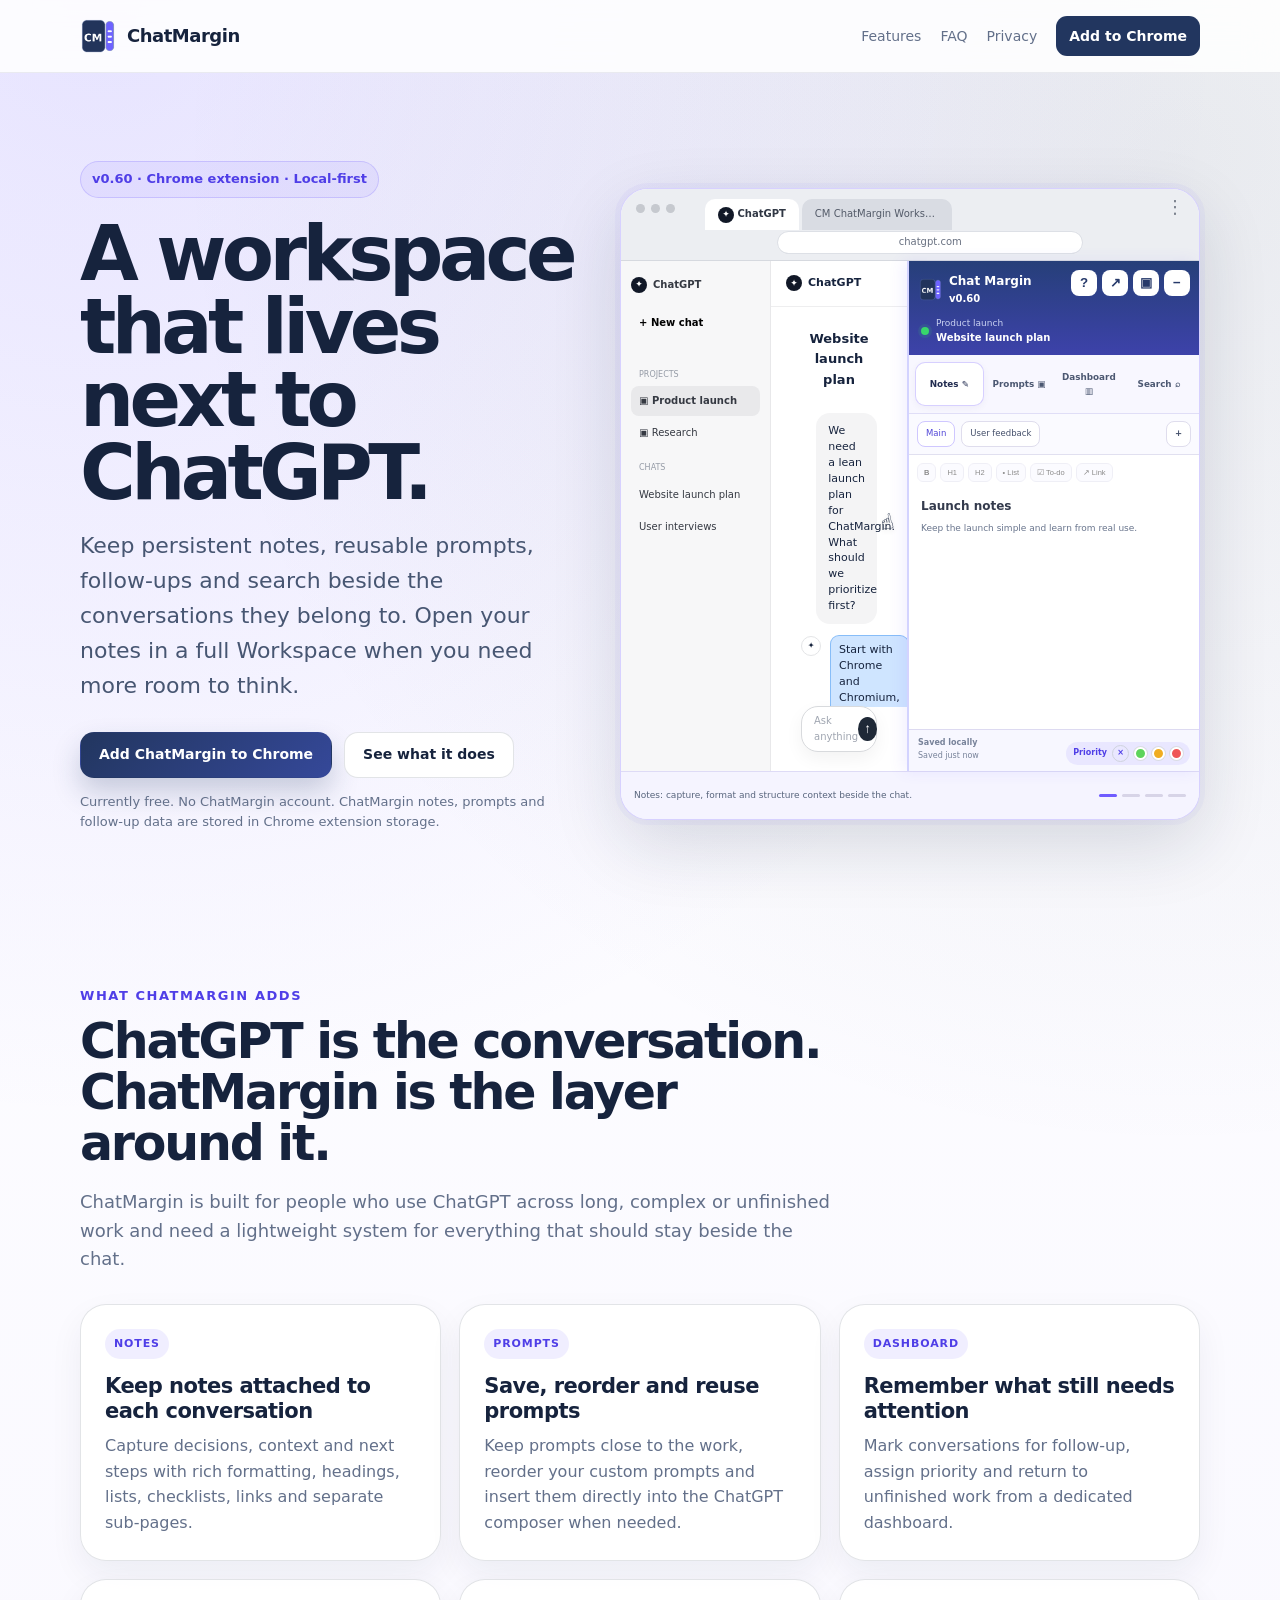
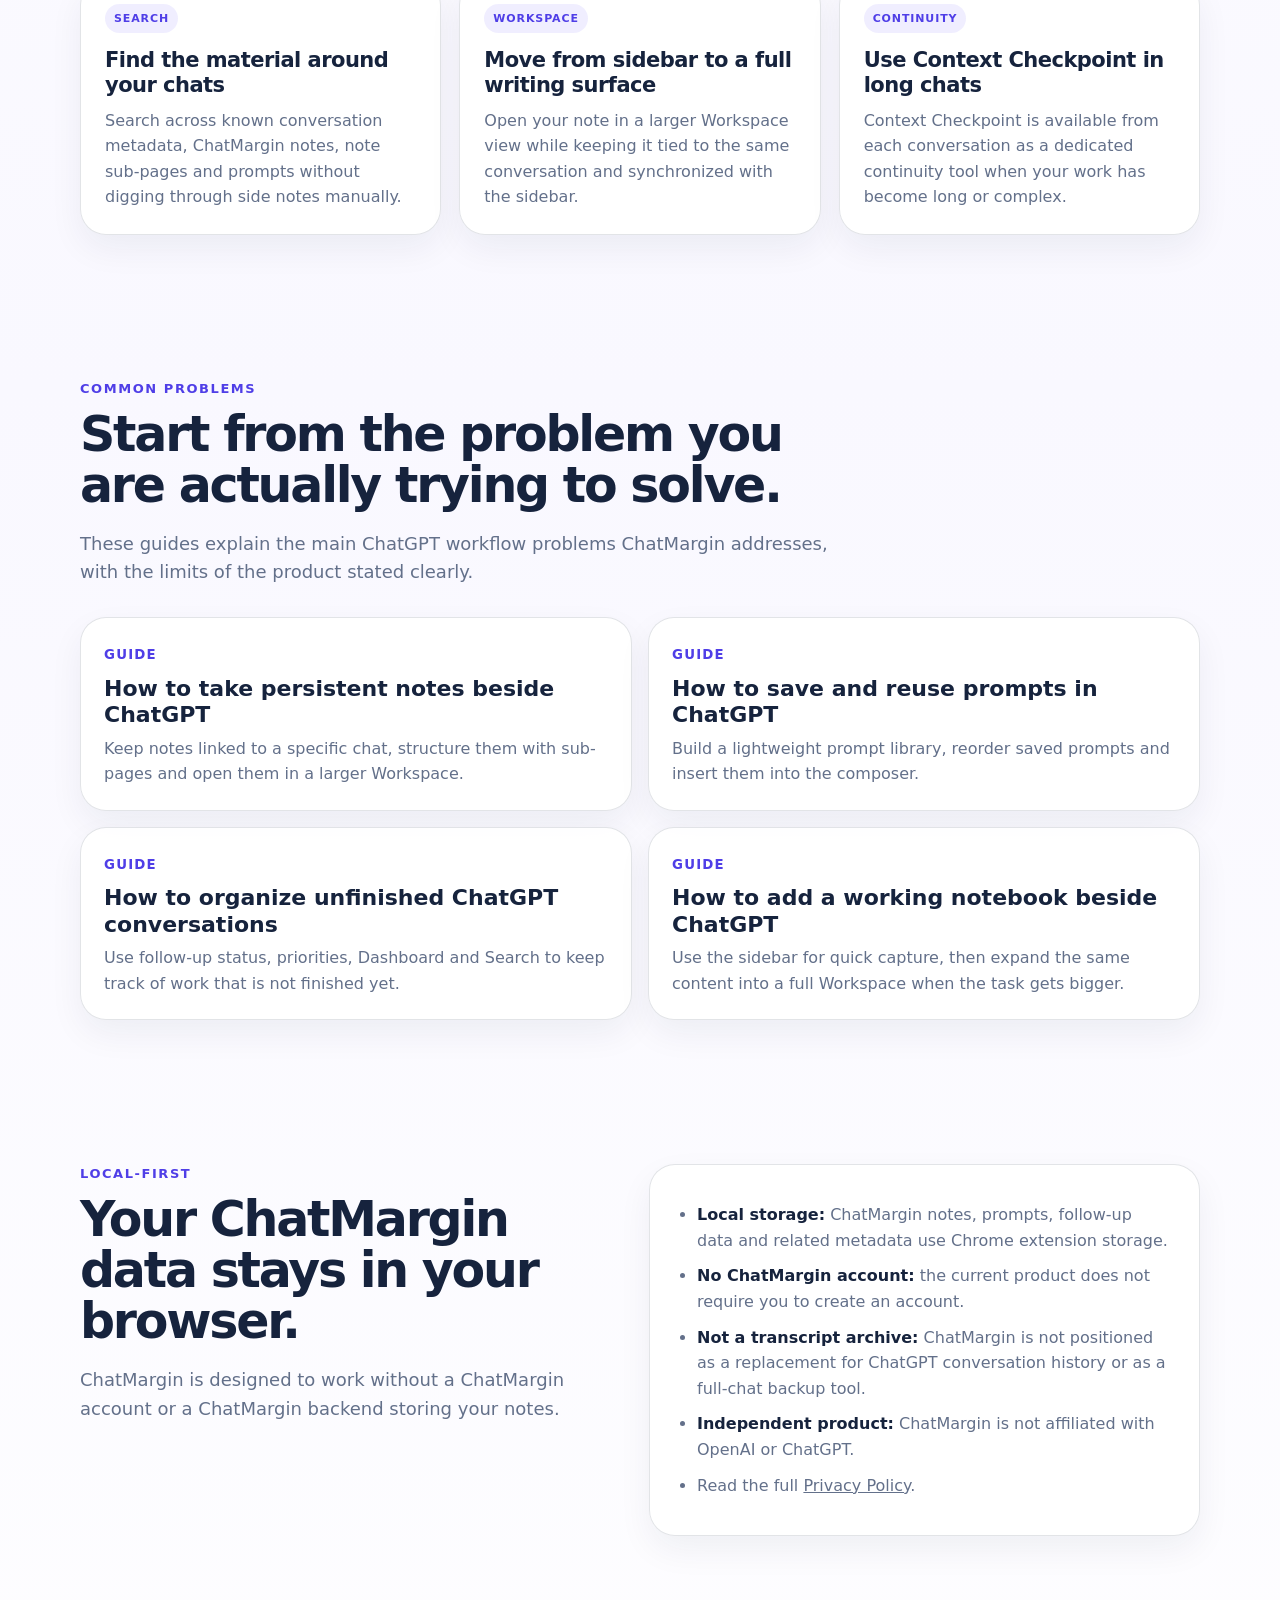
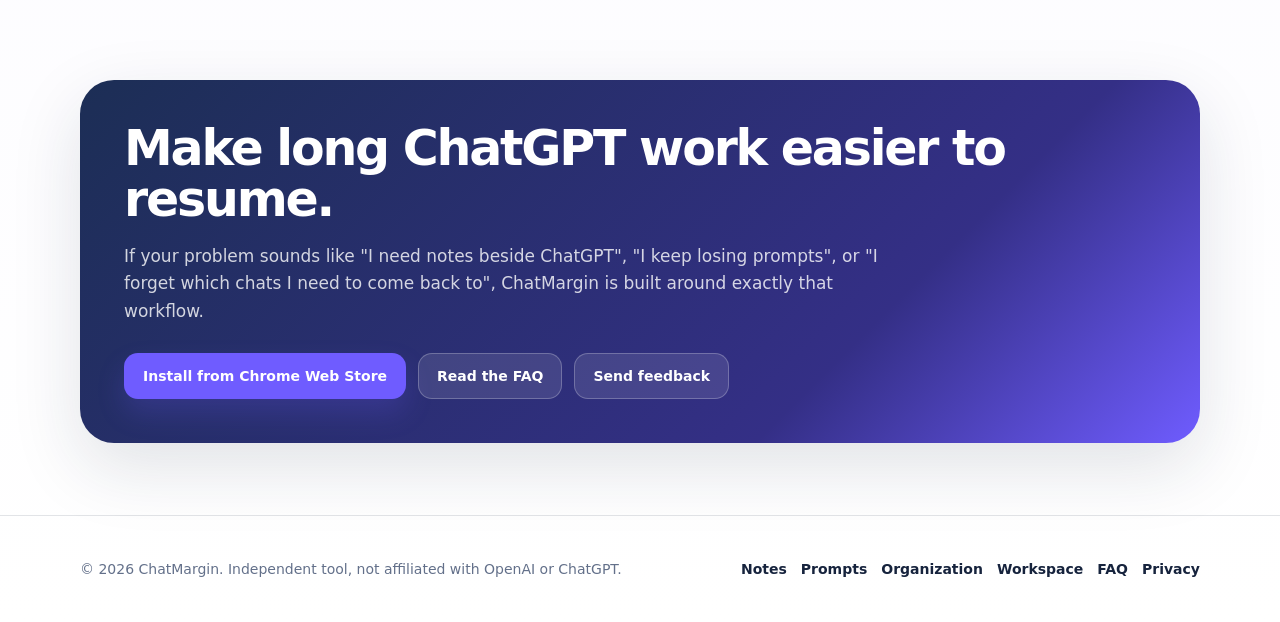
==== commit c2399b21: "Replace hero with faithful animated v0.60 demo" ====
--- a/index.html
+++ b/index.html
@@ -1,37 +1,192 @@
 <!doctype html>
 <html lang="en">
 <head>
-<meta charset="utf-8" />
-<meta name="viewport" content="width=device-width, initial-scale=1" />
-<title>ChatMargin | Notes, prompts and workspace for ChatGPT</title>
-<meta name="description" content="ChatMargin is a local-first Chrome extension for ChatGPT with persistent notes, reusable prompts, follow-ups, search and a full workspace beside your chats." />
-<meta name="robots" content="index,follow" />
-<link rel="canonical" href="https://chatmargin.app/" />
-<link rel="icon" href="/assets/chatmargin-logo.png" />
-<link rel="stylesheet" href="/assets/site.css" />
-<meta property="og:title" content="ChatMargin | A workspace that lives next to ChatGPT" />
-<meta property="og:description" content="Persistent notes, reusable prompts, follow-ups, search and a full workspace beside ChatGPT conversations." />
-<meta property="og:type" content="website" />
-<meta property="og:url" content="https://chatmargin.app/" />
-<meta property="og:image" content="https://chatmargin.app/assets/chatmargin-hero.png" />
-<meta name="twitter:card" content="summary_large_image" />
-<script type="application/ld+json">{"@context":"https://schema.org","@type":"SoftwareApplication","name":"ChatMargin","url":"https://chatmargin.app/","applicationCategory":"BrowserApplication","operatingSystem":"Chrome, Chromium","description":"A local-first Chrome extension that adds persistent notes, reusable prompts, follow-ups, search and a workspace beside ChatGPT.","downloadUrl":"https://chromewebstore.google.com/detail/chat-margin-for-chatgpt/fnickbjgphdehoelanbchadempnlmmpc","isAccessibleForFree":true,"offers":{"@type":"Offer","price":"0","priceCurrency":"USD"},"featureList":["Persistent notes attached to ChatGPT conversations","Rich text notes with sub-pages","Reusable prompts with direct insertion into ChatGPT","Follow-up dashboard and priorities","Search across known conversations, notes, sub-pages and prompts","Full workspace view for notes","Context Checkpoint"]}</script>
+  <meta charset="utf-8" />
+  <meta name="viewport" content="width=device-width, initial-scale=1" />
+  <title>ChatMargin | Notes, prompts and workspace for ChatGPT</title>
+  <meta name="description" content="ChatMargin is a local-first Chrome extension for ChatGPT with persistent notes, reusable prompts, follow-ups, search and a full workspace beside your chats." />
+  <meta name="robots" content="index,follow,max-image-preview:large" />
+  <link rel="canonical" href="https://chatmargin.app/" />
+  <link rel="icon" href="/assets/chatmargin-logo.png" />
+  <link rel="stylesheet" href="/assets/site.css" />
+  <link rel="stylesheet" href="/assets/demo.css" />
+  <meta property="og:title" content="ChatMargin | A workspace that lives next to ChatGPT" />
+  <meta property="og:description" content="Persistent notes, reusable prompts, follow-ups, search and a full workspace beside ChatGPT conversations." />
+  <meta property="og:type" content="website" />
+  <meta property="og:url" content="https://chatmargin.app/" />
+  <meta property="og:image" content="https://chatmargin.app/assets/chatmargin-logo.png" />
+  <meta name="twitter:card" content="summary" />
+  <script type="application/ld+json">
+  {
+    "@context": "https://schema.org",
+    "@type": "SoftwareApplication",
+    "name": "ChatMargin",
+    "url": "https://chatmargin.app/",
+    "applicationCategory": "BrowserApplication",
+    "operatingSystem": "Chrome, Chromium",
+    "description": "A local-first Chrome extension that adds persistent notes, reusable prompts, follow-ups, search and a workspace beside ChatGPT.",
+    "downloadUrl": "https://chromewebstore.google.com/detail/chat-margin-for-chatgpt/fnickbjgphdehoelanbchadempnlmmpc",
+    "isAccessibleForFree": true,
+    "offers": {"@type": "Offer", "price": "0", "priceCurrency": "USD"},
+    "featureList": [
+      "Persistent notes attached to ChatGPT conversations",
+      "Rich text notes with sub-pages",
+      "Reusable prompts with direct insertion into ChatGPT",
+      "Follow-up dashboard and priorities",
+      "Search across known conversations, notes, sub-pages and prompts",
+      "Full workspace view for notes",
+      "Context Checkpoint"
+    ]
+  }
+  </script>
 </head>
 <body>
-<header><div class="wrap nav"><a class="brand" href="/" aria-label="ChatMargin home"><img src="/assets/chatmargin-logo.png" alt="" /><span>ChatMargin</span></a><nav class="links" aria-label="Main navigation"><a href="#features">Features</a><a href="/faq/">FAQ</a><a href="#privacy">Privacy</a><a class="nav-cta" href="https://chromewebstore.google.com/detail/chat-margin-for-chatgpt/fnickbjgphdehoelanbchadempnlmmpc" target="_blank" rel="noopener">Add to Chrome</a></nav></div></header>
-<main>
-<section class="hero"><div class="wrap hero-grid"><div><span class="pill">v0.60 · Chrome extension · Local-first</span><h1>A workspace that lives next to ChatGPT.</h1><p class="lead">Keep persistent notes, reusable prompts, follow-ups and search beside the conversations they belong to. Open your notes in a full Workspace when you need more room to think.</p><div class="actions"><a class="btn btn-primary" href="https://chromewebstore.google.com/detail/chat-margin-for-chatgpt/fnickbjgphdehoelanbchadempnlmmpc" target="_blank" rel="noopener">Add ChatMargin to Chrome</a><a class="btn btn-secondary" href="#tour">See how it works</a></div><p class="note">Currently free. No ChatMargin account. Your ChatMargin notes, prompts and follow-up data are stored in Chrome extension storage.</p></div>
-<div class="demo-shell" id="tour"><div class="demo-caption"><small>Quick product tour</small><strong id="demo-title">1. Persistent notes for every conversation</strong></div><div class="demo-tabs" role="tablist" aria-label="ChatMargin product tour"><button class="demo-tab active" data-demo="notes" type="button">Notes</button><button class="demo-tab" data-demo="prompts" type="button">Prompts</button><button class="demo-tab" data-demo="dashboard" type="button">Dashboard</button><button class="demo-tab" data-demo="workspace" type="button">Workspace</button></div><div class="demo-stage">
-<div class="demo-view active" data-view="notes"><div class="demo-ui marker"><div class="demo-ui-head"><span><span class="demo-dot"></span>Current conversation note</span><span>Saved locally</span></div><div class="demo-toolbar"><span class="tool">B</span><span class="tool">Heading</span><span class="tool">Bullets</span><span class="tool">Checklist</span><span class="tool">Link</span></div><div class="demo-row"><strong>Decision</strong><span>Keep the launch focused on Chrome + ChatGPT.</span></div><div class="demo-row"><strong>Next steps</strong><span>☑ Refresh site · ☐ Reach 100 active users</span></div><div class="demo-row"><strong>Sub-page: User interviews</strong><span>Open a separate note page without losing the parent conversation.</span></div></div><div class="demo-explain"><strong><span class="demo-step">01</span>Write beside the chat, not somewhere else.</strong><p>Keep decisions, ideas and next steps attached to the conversation where they belong.</p></div></div>
-<div class="demo-view" data-view="prompts"><div class="demo-ui"><div class="demo-ui-head"><span><span class="demo-dot"></span>Reusable prompts</span><span>Drag to reorder</span></div><div class="demo-row marker"><span class="prompt-action">Insert</span><strong>Challenge my reasoning</strong><span>Identify weak assumptions, missing evidence and alternative explanations.</span></div><div class="demo-row"><span class="prompt-action">Insert</span><strong>Turn this into actions</strong><span>Extract concrete tasks, owners and open questions.</span></div><div class="demo-row"><span class="prompt-action">Insert</span><strong>Summarize for later</strong><span>Create a compact restart point for this conversation.</span></div></div><div class="demo-explain"><strong><span class="demo-step">02</span>Save useful prompts once, reuse them in one click.</strong><p>Keep your prompt library next to ChatGPT and insert the prompt directly into the composer.</p></div></div>
-<div class="demo-view" data-view="dashboard"><div class="demo-ui"><div class="demo-ui-head"><span><span class="demo-dot"></span>Follow-up dashboard</span><span>Unfinished work</span></div><div class="demo-row marker"><strong>Pricing strategy for beta</strong><span>Follow-up required</span><span class="priority">High priority</span></div><div class="demo-row"><strong>Interview synthesis</strong><span>Return to this conversation tomorrow</span><span class="priority">Medium priority</span></div><div class="demo-row"><strong>Landing page feedback</strong><span>Review after 10 new users</span></div></div><div class="demo-explain"><strong><span class="demo-step">03</span>Stop forgetting which conversations still matter.</strong><p>Flag unfinished chats, assign priority and come back from a dedicated dashboard.</p></div></div>
-<div class="demo-view" data-view="workspace"><div class="demo-ui marker"><div class="demo-ui-head"><span><span class="demo-dot"></span>Workspace</span><span>Same note, more room</span></div><div class="workspace-grid"><div class="workspace-nav"><div class="selected">Main note</div><div>User interviews</div><div>Launch ideas</div><div>Metrics</div></div><div class="workspace-editor"><h4>Launch plan</h4><p><strong>Goal:</strong> reach the first 100 active users without losing product focus.</p><p>Use the sidebar for fast capture. Open Workspace when the note becomes a real working document.</p><p>Everything remains attached to the same ChatGPT conversation.</p></div></div></div><div class="demo-explain"><strong><span class="demo-step">04</span>Expand from a sidebar into a real working surface.</strong><p>Open the same content in Workspace when a narrow side panel is no longer enough.</p></div></div>
-</div></div></div></section>
-<section id="features"><div class="wrap"><div class="section-head"><div class="eyebrow">What ChatMargin adds</div><h2>ChatGPT is the conversation. ChatMargin is the layer around it.</h2><p>Built for people who use ChatGPT across long, complex or unfinished work and need a lightweight system for everything that should stay beside the chat.</p></div><div class="grid-3"><article class="feature"><span class="feature-tag">Notes</span><h3>Notes attached to each conversation</h3><p>Capture context, decisions and next steps with rich formatting, lists, checklists, links and separate sub-pages.</p></article><article class="feature"><span class="feature-tag">Prompts</span><h3>Save, reorder and reuse prompts</h3><p>Keep prompts close to the work and insert them directly into the ChatGPT composer when needed.</p></article><article class="feature"><span class="feature-tag">Dashboard</span><h3>Remember what still needs attention</h3><p>Mark conversations for follow-up, assign priority and return to unfinished work from a dedicated dashboard.</p></article><article class="feature"><span class="feature-tag">Search</span><h3>Find the material around your chats</h3><p>Search across known conversation metadata, ChatMargin notes, sub-pages and prompts.</p></article><article class="feature"><span class="feature-tag">Workspace</span><h3>Move from sidebar to a full writing surface</h3><p>Open the same note in a larger Workspace view while keeping it tied to the same conversation.</p></article><article class="feature"><span class="feature-tag">Continuity</span><h3>Use Context Checkpoint in long chats</h3><p>Context Checkpoint is available from each conversation as a dedicated continuity tool for long or complex work.</p></article></div></div></section>
-<section><div class="wrap"><div class="section-head"><div class="eyebrow">Common problems</div><h2>Start from the problem you are actually trying to solve.</h2><p>These guides explain the main ChatGPT workflow problems ChatMargin addresses, with the product limits stated clearly.</p></div><div class="intent-grid"><a class="link-card" href="/notes-for-chatgpt/"><small>Guide</small><h3>How to take persistent notes beside ChatGPT</h3><p>Keep notes linked to a specific chat, structure them with sub-pages and open them in a larger Workspace.</p></a><a class="link-card" href="/chatgpt-prompt-manager/"><small>Guide</small><h3>How to save and reuse prompts in ChatGPT</h3><p>Build a lightweight prompt library, reorder saved prompts and insert them into the composer.</p></a><a class="link-card" href="/organize-chatgpt-conversations/"><small>Guide</small><h3>How to organize unfinished ChatGPT conversations</h3><p>Use follow-up status, priorities, Dashboard and Search to keep track of work that is not finished yet.</p></a><a class="link-card" href="/chatgpt-workspace/"><small>Guide</small><h3>How to add a working notebook beside ChatGPT</h3><p>Use the sidebar for quick capture, then expand the same content into a full Workspace when the task gets bigger.</p></a></div></div></section>
-<section id="privacy"><div class="wrap grid-2"><div class="section-head"><div class="eyebrow">Local-first</div><h2>Your ChatMargin data stays in your browser.</h2><p>ChatMargin is designed to work without a ChatMargin account or a ChatMargin backend storing your notes.</p></div><div class="panel"><ul><li><strong>Local storage:</strong> ChatMargin notes, prompts, follow-up data and related metadata use Chrome extension storage.</li><li><strong>No ChatMargin account:</strong> the current product does not require you to create an account.</li><li><strong>Not a transcript archive:</strong> ChatMargin is not positioned as a replacement for ChatGPT conversation history or as a full-chat backup tool.</li><li><strong>Independent product:</strong> ChatMargin is not affiliated with OpenAI or ChatGPT.</li><li>Read the full <a href="/privacy.html">Privacy Policy</a>.</li></ul></div></div></section>
-<section><div class="wrap band"><h2>Make long ChatGPT work easier to resume.</h2><p>If your problem sounds like "I need notes beside ChatGPT", "I keep losing prompts", or "I forget which chats I need to come back to", ChatMargin is built around exactly that workflow.</p><div class="actions"><a class="btn btn-violet" href="https://chromewebstore.google.com/detail/chat-margin-for-chatgpt/fnickbjgphdehoelanbchadempnlmmpc" target="_blank" rel="noopener">Install from Chrome Web Store</a><a class="btn btn-secondary" href="/faq/">Read the FAQ</a><a class="btn btn-secondary" href="mailto:hello@chatmargin.app?subject=ChatMargin%20feedback">Send feedback</a></div></div></section>
-</main>
-<footer><div class="wrap footer-grid"><div>© <span id="year"></span> ChatMargin. Independent tool, not affiliated with OpenAI or ChatGPT.</div><div class="footer-links"><a href="/notes-for-chatgpt/">Notes</a><a href="/chatgpt-prompt-manager/">Prompts</a><a href="/organize-chatgpt-conversations/">Organization</a><a href="/chatgpt-workspace/">Workspace</a><a href="/faq/">FAQ</a><a href="/privacy.html">Privacy</a></div></div></footer>
-<script>document.getElementById('year').textContent=new Date().getFullYear();const copy={notes:'1. Persistent notes for every conversation',prompts:'2. Reusable prompts, ready when you need them',dashboard:'3. Follow up on unfinished conversations',workspace:'4. A larger place to think and write'};document.querySelectorAll('.demo-tab').forEach(btn=>btn.addEventListener('click',()=>{document.querySelectorAll('.demo-tab').forEach(b=>b.classList.toggle('active',b===btn));document.querySelectorAll('.demo-view').forEach(v=>v.classList.toggle('active',v.dataset.view===btn.dataset.demo));document.getElementById('demo-title').textContent=copy[btn.dataset.demo]}));</script>
-</body></html>
+  <header>
+    <div class="wrap nav">
+      <a class="brand" href="/" aria-label="ChatMargin home"><img src="/assets/chatmargin-logo.png" alt="" /><span>ChatMargin</span></a>
+      <nav class="links" aria-label="Main navigation">
+        <a href="#features">Features</a>
+        <a href="/faq/">FAQ</a>
+        <a href="#privacy">Privacy</a>
+        <a class="nav-cta" href="https://chromewebstore.google.com/detail/chat-margin-for-chatgpt/fnickbjgphdehoelanbchadempnlmmpc" target="_blank" rel="noopener">Add to Chrome</a>
+      </nav>
+    </div>
+  </header>
+
+  <main>
+    <section class="hero">
+      <div class="wrap hero-grid">
+        <div>
+          <span class="pill">v0.60 · Chrome extension · Local-first</span>
+          <h1>A workspace that lives next to ChatGPT.</h1>
+          <p class="lead">Keep persistent notes, reusable prompts, follow-ups and search beside the conversations they belong to. Open your notes in a full Workspace when you need more room to think.</p>
+          <div class="actions">
+            <a class="btn btn-primary" href="https://chromewebstore.google.com/detail/chat-margin-for-chatgpt/fnickbjgphdehoelanbchadempnlmmpc" target="_blank" rel="noopener">Add ChatMargin to Chrome</a>
+            <a class="btn btn-secondary" href="#features">See what it does</a>
+          </div>
+          <p class="note">Currently free. No ChatMargin account. ChatMargin notes, prompts and follow-up data are stored in Chrome extension storage.</p>
+        </div>
+
+        <div class="demo-shell" id="product-demo" aria-label="Interactive product demo of ChatMargin v0.60">
+          <div class="chrome-bar">
+            <div class="traffic" aria-hidden="true"><span></span><span></span><span></span></div>
+            <div class="chrome-tabs">
+              <button class="chrome-tab active" type="button" data-browser-tab="chatgpt"><span class="chatgpt-mark">✦</span> ChatGPT</button>
+              <button class="chrome-tab workspace-tab" type="button" data-browser-tab="workspace">CM ChatMargin Workspace</button>
+            </div>
+            <div class="chrome-address">chatgpt.com</div>
+            <div class="chrome-menu">⋮</div>
+          </div>
+
+          <div class="demo-stage" data-demo-screen="chatgpt">
+            <div class="chatgpt-app">
+              <aside class="chat-sidebar">
+                <div class="chatgpt-name"><span class="chatgpt-mark">✦</span><strong>ChatGPT</strong></div>
+                <button type="button" class="new-chat">+ New chat</button>
+                <div class="side-label">PROJECTS</div>
+                <div class="side-item active">▣ Product launch</div>
+                <div class="side-item">▣ Research</div>
+                <div class="side-label">CHATS</div>
+                <div class="side-item chat-title-side">Website launch plan</div>
+                <div class="side-item">User interviews</div>
+              </aside>
+
+              <div class="chat-main">
+                <div class="chat-header"><span class="chatgpt-mark">✦</span> ChatGPT</div>
+                <div class="chat-thread">
+                  <div class="chat-title">Website launch plan</div>
+                  <div class="message user">We need a lean launch plan for ChatMargin. What should we prioritize first?</div>
+                  <div class="message assistant"><span class="avatar">✦</span><p>Start with Chrome and Chromium, focus on heavy ChatGPT users, and learn from the first active users before expanding.</p></div>
+                  <div class="message user second-user">Good. Turn that into concrete actions and track what remains open.</div>
+                  <div class="message assistant second-assistant"><span class="avatar">✦</span><p><strong>Actions:</strong> tighten onboarding, instrument feedback, interview users and publish a local-first trust page.<br><br><strong>Risk:</strong> adding too many features before the core workflow is obvious.</p></div>
+                </div>
+                <div class="composer"><span class="composer-text">Ask anything</span><button type="button">↑</button></div>
+              </div>
+
+              <aside class="cm-panel">
+                <div class="cm-header">
+                  <div class="cm-brand"><img src="/assets/chatmargin-logo.png" alt="" /><strong>Chat Margin <span>v0.60</span></strong></div>
+                  <div class="cm-actions"><button title="Help">?</button><button title="Open notes in full page" data-open-workspace>↗</button><button title="Duplicate">▣</button><button title="Minimize">−</button></div>
+                  <div class="cm-context"><span class="status-dot"></span><div><small>Product launch</small><strong class="cm-context-title">Website launch plan</strong></div></div>
+                </div>
+                <div class="cm-tabs" role="tablist" aria-label="Demo sections">
+                  <button type="button" class="cm-tab active" data-demo-tab="notes">Notes ✎</button>
+                  <button type="button" class="cm-tab" data-demo-tab="prompts">Prompts ▣</button>
+                  <button type="button" class="cm-tab" data-demo-tab="dashboard">Dashboard ▥</button>
+                  <button type="button" class="cm-tab" data-demo-tab="search">Search ⌕</button>
+                </div>
+                <div class="cm-subtabs"><button class="active" type="button">Main</button><button type="button" class="subpage-btn">User feedback</button><button type="button" class="add-subpage">+</button></div>
+                <div class="cm-body" aria-live="polite"></div>
+                <div class="cm-footer"><div><strong>Saved locally</strong><span class="saved-status">Saved just now</span></div><div class="priority">Priority <span class="priority-clear">×</span><i></i><i></i><i></i></div></div>
+              </aside>
+            </div>
+
+            <div class="cursor" aria-hidden="true"><span class="arrow">➤</span><span class="hand">☝</span></div>
+          </div>
+
+          <div class="demo-stage workspace-screen" data-demo-screen="workspace" hidden>
+            <div class="workspace-full">
+              <div class="workspace-top"><div class="cm-brand"><img src="/assets/chatmargin-logo.png" alt="" /><strong>Chat Margin Workspace</strong></div><div class="workspace-actions">Saved locally · Close ×</div></div>
+              <div class="workspace-layout">
+                <aside><div class="side-label">PAGES</div><button class="active">Main</button><button>User feedback</button><button>Launch checklist</button></aside>
+                <article><small>Website launch plan</small><h2>Launch decisions</h2><p>Keep the launch simple and learn from real use.</p><h3>Priority actions</h3><ul><li><strong>Start with Chrome and Chromium</strong> and focus on heavy ChatGPT users.</li><li>Publish onboarding and local-first trust messaging.</li><li>Track the first users and capture recurring workflow pain.</li></ul><h3>Checklist</h3><label><input type="checkbox" checked /> Refresh website positioning</label><label><input type="checkbox" /> Interview active users</label><label><input type="checkbox" /> Review Chrome Web Store listing</label></article>
+              </div>
+            </div>
+          </div>
+
+          <div class="demo-caption"><span class="demo-status">Notes: capture and structure context beside the chat.</span><div class="demo-progress"><i></i><i></i><i></i><i></i></div></div>
+        </div>
+      </div>
+    </section>
+
+    <section id="features">
+      <div class="wrap">
+        <div class="section-head">
+          <div class="eyebrow">What ChatMargin adds</div>
+          <h2>ChatGPT is the conversation. ChatMargin is the layer around it.</h2>
+          <p>ChatMargin is built for people who use ChatGPT across long, complex or unfinished work and need a lightweight system for everything that should stay beside the chat.</p>
+        </div>
+        <div class="grid-3">
+          <article class="feature"><span class="feature-tag">Notes</span><h3>Keep notes attached to each conversation</h3><p>Capture decisions, context and next steps with rich formatting, headings, lists, checklists, links and separate sub-pages.</p></article>
+          <article class="feature"><span class="feature-tag">Prompts</span><h3>Save, reorder and reuse prompts</h3><p>Keep prompts close to the work, reorder your custom prompts and insert them directly into the ChatGPT composer when needed.</p></article>
+          <article class="feature"><span class="feature-tag">Dashboard</span><h3>Remember what still needs attention</h3><p>Mark conversations for follow-up, assign priority and return to unfinished work from a dedicated dashboard.</p></article>
+          <article class="feature"><span class="feature-tag">Search</span><h3>Find the material around your chats</h3><p>Search across known conversation metadata, ChatMargin notes, note sub-pages and prompts without digging through side notes manually.</p></article>
+          <article class="feature"><span class="feature-tag">Workspace</span><h3>Move from sidebar to a full writing surface</h3><p>Open your note in a larger Workspace view while keeping it tied to the same conversation and synchronized with the sidebar.</p></article>
+          <article class="feature"><span class="feature-tag">Continuity</span><h3>Use Context Checkpoint in long chats</h3><p>Context Checkpoint is available from each conversation as a dedicated continuity tool when your work has become long or complex.</p></article>
+        </div>
+      </div>
+    </section>
+
+    <section>
+      <div class="wrap">
+        <div class="section-head"><div class="eyebrow">Common problems</div><h2>Start from the problem you are actually trying to solve.</h2><p>These guides explain the main ChatGPT workflow problems ChatMargin addresses, with the limits of the product stated clearly.</p></div>
+        <div class="intent-grid">
+          <a class="link-card" href="/notes-for-chatgpt/"><small>Guide</small><h3>How to take persistent notes beside ChatGPT</h3><p>Keep notes linked to a specific chat, structure them with sub-pages and open them in a larger Workspace.</p></a>
+          <a class="link-card" href="/chatgpt-prompt-manager/"><small>Guide</small><h3>How to save and reuse prompts in ChatGPT</h3><p>Build a lightweight prompt library, reorder saved prompts and insert them into the composer.</p></a>
+          <a class="link-card" href="/organize-chatgpt-conversations/"><small>Guide</small><h3>How to organize unfinished ChatGPT conversations</h3><p>Use follow-up status, priorities, Dashboard and Search to keep track of work that is not finished yet.</p></a>
+          <a class="link-card" href="/chatgpt-workspace/"><small>Guide</small><h3>How to add a working notebook beside ChatGPT</h3><p>Use the sidebar for quick capture, then expand the same content into a full Workspace when the task gets bigger.</p></a>
+        </div>
+      </div>
+    </section>
+
+    <section id="privacy">
+      <div class="wrap grid-2">
+        <div class="section-head"><div class="eyebrow">Local-first</div><h2>Your ChatMargin data stays in your browser.</h2><p>ChatMargin is designed to work without a ChatMargin account or a ChatMargin backend storing your notes.</p></div>
+        <div class="panel"><ul><li><strong>Local storage:</strong> ChatMargin notes, prompts, follow-up data and related metadata use Chrome extension storage.</li><li><strong>No ChatMargin account:</strong> the current product does not require you to create an account.</li><li><strong>Not a transcript archive:</strong> ChatMargin is not positioned as a replacement for ChatGPT conversation history or as a full-chat backup tool.</li><li><strong>Independent product:</strong> ChatMargin is not affiliated with OpenAI or ChatGPT.</li><li>Read the full <a href="/privacy.html">Privacy Policy</a>.</li></ul></div>
+      </div>
+    </section>
+
+    <section>
+      <div class="wrap band">
+        <h2>Make long ChatGPT work easier to resume.</h2>
+        <p>If your problem sounds like "I need notes beside ChatGPT", "I keep losing prompts", or "I forget which chats I need to come back to", ChatMargin is built around exactly that workflow.</p>
+        <div class="actions"><a class="btn btn-violet" href="https://chromewebstore.google.com/detail/chat-margin-for-chatgpt/fnickbjgphdehoelanbchadempnlmmpc" target="_blank" rel="noopener">Install from Chrome Web Store</a><a class="btn btn-secondary" href="/faq/">Read the FAQ</a><a class="btn btn-secondary" href="mailto:hello@chatmargin.app?subject=ChatMargin%20feedback">Send feedback</a></div>
+      </div>
+    </section>
+  </main>
+
+  <footer><div class="wrap footer-grid"><div>© <span id="year"></span> ChatMargin. Independent tool, not affiliated with OpenAI or ChatGPT.</div><div class="footer-links"><a href="/notes-for-chatgpt/">Notes</a><a href="/chatgpt-prompt-manager/">Prompts</a><a href="/organize-chatgpt-conversations/">Organization</a><a href="/chatgpt-workspace/">Workspace</a><a href="/faq/">FAQ</a><a href="/privacy.html">Privacy</a></div></div></footer>
+  <script>document.getElementById('year').textContent = new Date().getFullYear();</script>
+  <script src="/assets/demo.js" defer></script>
+</body>
+</html>
--- a/assets/demo.css
+++ b/assets/demo.css
@@ -0,0 +1 @@
+.demo-shell{overflow:hidden;border:1px solid rgba(111,92,255,.28);border-radius:28px;background:#fff;box-shadow:0 24px 70px rgba(22,35,61,.14),0 0 0 5px rgba(111,92,255,.05);position:relative}.chrome-bar{height:72px;background:#eceef2;border-bottom:1px solid #d6d9df;position:relative;padding:9px 15px 7px;display:flex;align-items:flex-start;gap:12px}.traffic{display:flex;gap:6px;padding-top:6px}.traffic span{width:9px;height:9px;border-radius:50%;background:#c6c9cf}.chrome-tabs{display:flex;gap:3px;align-self:flex-end;position:absolute;left:84px;bottom:30px}.chrome-tab{border:0;border-radius:10px 10px 0 0;background:#d9dce3;color:#545b69;padding:7px 13px;font:inherit;font-size:10px;cursor:pointer}.chrome-tab.active{background:#fff;color:#303744;font-weight:800}.workspace-tab{max-width:150px;white-space:nowrap;overflow:hidden;text-overflow:ellipsis}.chrome-address{position:absolute;left:27%;right:20%;bottom:6px;height:23px;border-radius:12px;background:#fff;color:#687080;font-size:10px;display:grid;place-items:center;box-shadow:inset 0 0 0 1px #dde0e6}.chrome-menu{margin-left:auto;color:#757c88;font-size:18px;line-height:1}.chatgpt-mark{display:inline-grid;place-items:center;width:16px;height:16px;border-radius:50%;background:#111827;color:#fff;font-size:9px}.demo-stage{padding:0!important;min-height:0!important;background:#fff!important;position:relative}.chatgpt-app{height:510px;display:grid;grid-template-columns:150px minmax(0,1fr) 292px;background:#fff}.chat-sidebar{background:#f7f7f8;border-right:1px solid #e8e8ea;padding:16px 10px;font-size:10px;color:#353942}.chatgpt-name{display:flex;align-items:center;gap:6px;margin-bottom:16px}.new-chat{border:0;background:transparent;font:inherit;font-weight:800;padding:6px 8px;margin-bottom:18px}.side-label{font-size:8px;color:#969ca7;margin:14px 8px 5px}.side-item{padding:7px 8px;border-radius:8px;margin-bottom:2px}.side-item.active{background:#e9e9eb;font-weight:800}.chat-main{position:relative;overflow:hidden;background:#fff}.chat-header{height:46px;border-bottom:1px solid #eeeeef;display:flex;align-items:center;gap:6px;padding:0 15px;font-size:11px;font-weight:800}.chat-thread{height:400px;overflow:hidden;padding:22px 30px 72px}.chat-title{text-align:center;font-weight:850;margin-bottom:22px;font-size:13px}.message{font-size:11px;line-height:1.45;margin:12px 0;max-width:94%;position:relative}.message.user{margin-left:auto;background:#f4f4f5;border-radius:14px;padding:10px 12px;max-width:80%}.message.assistant{display:grid;grid-template-columns:22px 1fr;gap:8px}.message.assistant p{margin:0;padding:6px 8px;border-radius:8px}.message .avatar{width:20px;height:20px;border:1px solid #e4e5e7;border-radius:50%;display:grid;place-items:center;font-size:8px}.selected-text{background:#cfe5ff!important;box-shadow:0 0 0 1px #87bdf8}.composer{position:absolute;left:30px;right:30px;bottom:19px;height:46px;border:1px solid #d8dadd;border-radius:17px;background:#fff;box-shadow:0 7px 18px rgba(0,0,0,.05);display:flex;align-items:center;justify-content:space-between;padding:0 12px;color:#a0a6b1;font-size:10px}.composer button{border:0;border-radius:50%;background:#1f2937;color:white;width:24px;height:24px}.composer-text.filled{color:#343b47}.cm-panel{border-left:2px solid #d3d3ff;background:#fbfbff;box-shadow:-4px 0 15px rgba(95,82,255,.09);position:relative;display:grid;grid-template-rows:auto auto auto 1fr auto}.cm-header{background:linear-gradient(180deg,#263f79,#3d42aa);color:#fff;padding:11px 10px 9px;min-height:86px}.cm-brand{display:flex;align-items:center;gap:7px;font-size:12px}.cm-brand img{width:23px;height:23px}.cm-brand strong span{display:block;font-size:10px}.cm-actions{position:absolute;top:9px;right:9px;display:flex;gap:5px}.cm-actions button{width:26px;height:26px;border:0;border-radius:8px;background:#fff;color:#26396a;font-weight:850;cursor:pointer}.cm-context{display:flex;align-items:center;gap:7px;margin-top:9px;padding-left:2px}.cm-context small,.cm-context strong{display:block}.cm-context small{font-size:9px;color:#cbd3f2}.cm-context strong{font-size:10px}.status-dot{width:8px;height:8px;border-radius:50%;background:#38d66b;box-shadow:0 0 0 3px rgba(56,214,107,.12)}.cm-tabs{display:grid;grid-template-columns:repeat(4,1fr);gap:3px;padding:8px 7px;background:#f8f7ff;border-bottom:1px solid #e0def7}.cm-tab{border:0;border-radius:9px;background:transparent;padding:7px 3px;font:inherit;font-size:8.8px;font-weight:800;color:#4c5872;cursor:pointer}.cm-tab.active{background:#fff;color:#222c50;box-shadow:0 0 0 1px #d7d0ff,0 2px 8px rgba(50,40,110,.06)}.cm-subtabs{padding:7px 8px;display:flex;gap:6px;border-bottom:1px solid #e1e0f0;background:#fafaff}.cm-subtabs[hidden]{display:none}.cm-subtabs button{border:1px solid #dfdded;background:#fff;border-radius:8px;padding:5px 8px;font:inherit;font-size:8.5px;color:#45506b}.cm-subtabs button.active{border-color:#cfc7ff;color:#5146d7}.cm-subtabs .add-subpage{margin-left:auto;font-weight:900}.pulse-control{animation:pulseControl .8s ease}@keyframes pulseControl{50%{box-shadow:0 0 0 6px rgba(111,92,255,.18)}}.cm-body{overflow:hidden;padding:8px;background:#fff}.cm-footer{height:42px;border-top:1px solid #dddaf1;background:#f7f7ff;padding:7px 9px;display:flex;align-items:center;justify-content:space-between;font-size:8px;color:#78839a}.cm-footer strong,.cm-footer span{display:block}.priority{display:flex;align-items:center;gap:5px}.priority-clear{width:17px;height:17px;border-radius:50%;border:1px solid #cfd3dd;display:grid!important;place-items:center}.priority i{width:13px;height:13px;border-radius:50%;display:block;border:2px solid #fff;box-shadow:0 0 0 1px #dadce3}.priority i:nth-of-type(1){background:#5ed45b}.priority i:nth-of-type(2){background:#f0ad22}.priority i:nth-of-type(3){background:#ef5757}.note-page{height:100%}.note-toolbar{display:flex;gap:4px;flex-wrap:wrap;padding:0 0 7px;opacity:.45;transition:opacity .25s}.note-toolbar.visible{opacity:1}.note-toolbar button{border:1px solid #dddced;background:#f8f7ff;border-radius:6px;padding:4px 6px;font-size:7.5px}.note-editor{font-size:9px;color:#343b4d;padding:5px 4px}.note-editor h3{font-size:12px;margin:5px 0 8px}.note-editor h3.formatted{font-size:15px}.note-copy{margin:0 0 8px;color:#69758d}.imported,.note-list,.checklist{opacity:0;transform:translateY(4px);transition:.25s ease}.show{opacity:1!important;transform:none!important}.imported{padding:8px;background:#f8f7ff;border-left:3px solid #6f5cff;border-radius:5px}.note-list{padding-left:17px;line-height:1.6}.checklist{display:grid;gap:5px}.checklist label{display:flex;align-items:center;gap:6px}.prompt-list{display:grid;gap:6px}.prompt-card{display:grid;grid-template-columns:15px 1fr auto;gap:7px;align-items:center;padding:8px;border:1px solid #deddeb;border-radius:9px;background:#fff;transition:.25s ease}.prompt-card strong,.prompt-card span{display:block}.prompt-card strong{font-size:9px}.prompt-card span{font-size:7px;color:#7a8499;margin-top:2px}.drag-handle{color:#9da4b2;cursor:grab}.send-prompt{border:0;border-radius:7px;background:#263f79;color:#fff;padding:5px 6px;font-size:7px;white-space:nowrap}.dragging-card{opacity:.62;transform:translateY(-8px) rotate(-1deg);box-shadow:0 10px 20px rgba(30,40,80,.14);border-style:dashed}.prompt-card.collapsed span,.prompt-card.collapsed .send-prompt{display:none}.dashboard-demo{font-size:8px}.dash-filters{display:flex;gap:4px;margin-bottom:7px}.dash-filters button{border:1px solid #deddeb;background:#fff;border-radius:999px;padding:4px 6px;font-size:7px}.dash-filters button.active{background:#ece9ff;color:#5146d7}.dash-row{width:100%;border:0;border-bottom:1px solid #eeeef5;background:#fff;display:grid;grid-template-columns:9px 1fr;gap:6px;text-align:left;padding:9px 5px;cursor:pointer}.dash-row strong,.dash-row span{display:block}.dash-row strong{font-size:8.5px;color:#27334c}.dash-row span{font-size:7px;color:#7d879b}.dot{width:7px;height:7px;border-radius:50%;margin-top:2px}.dot.high{background:#ef5757}.dot.medium{background:#f0ad22}.dot.low{background:#5ed45b}.search-box{height:32px;border:1px solid #dcdbea;border-radius:9px;display:flex;align-items:center;gap:7px;padding:0 9px;color:#78839a;font-size:8px}.search-results{margin-top:7px;display:grid;gap:5px}.search-results button{border:1px solid #e2e1ec;background:#fff;border-radius:8px;padding:7px;text-align:left;cursor:pointer}.search-results small,.search-results strong,.search-results span{display:block}.search-results small{font-size:6px;color:#6f5cff;font-weight:900}.search-results strong{font-size:8.5px;color:#26334d;margin:2px 0}.search-results span{font-size:7px;color:#7a8498}.selected-result{box-shadow:0 0 0 2px #d4ceff!important;background:#f9f8ff!important}.workspace-screen{height:510px;background:#fbfbff!important}.workspace-full{height:100%;display:grid;grid-template-rows:51px 1fr}.workspace-top{display:flex;align-items:center;justify-content:space-between;padding:0 17px;background:linear-gradient(135deg,#21386d,#3d42aa);color:#fff}.workspace-actions{font-size:9px;color:#d7dcf6}.workspace-layout{display:grid;grid-template-columns:150px 1fr;overflow:hidden}.workspace-layout aside{padding:16px;background:#f3f2fb;border-right:1px solid #dedcea}.workspace-layout aside button{display:block;width:100%;border:0;background:transparent;border-radius:8px;text-align:left;padding:8px;font-size:9px;margin-bottom:4px}.workspace-layout aside button.active{background:#fff;font-weight:800;color:#5146d7}.workspace-layout article{padding:26px 32px;overflow:auto;font-size:11px;color:#4a566c}.workspace-layout article small{color:#8a94a8}.workspace-layout article h2{font-size:25px;margin:6px 0 14px}.workspace-layout article h3{font-size:14px;margin-top:22px}.workspace-layout article li{margin:7px 0}.workspace-layout article label{display:block;margin:7px 0}.cursor{position:absolute;top:0;left:0;z-index:20;pointer-events:none;transition:transform .75s cubic-bezier(.22,.85,.28,1);filter:drop-shadow(0 2px 2px rgba(0,0,0,.25));transform:translate(485px,250px)}.cursor .arrow{font-size:22px;color:#10151f;transform:rotate(-28deg);display:block}.cursor .hand{display:none;font-size:21px}.cursor.clicking{transform-origin:center}.cursor.tap .hand{animation:tap .25s ease}@keyframes tap{50%{transform:scale(.8)}}.cursor.dragging .hand{transform:rotate(-12deg)}.demo-caption{min-height:48px;background:#f5f4ff;border-top:1px solid #dedbf6;padding:10px 13px;display:flex;align-items:center;justify-content:space-between;gap:10px;color:#58657d;font-size:9px}.demo-progress{display:flex;gap:5px}.demo-progress i{display:block;width:18px;height:3px;border-radius:5px;background:#d7d4e7}.demo-progress i.active{background:#6f5cff}.chrome-tab,.cm-tab,.dash-row,.search-results button,.cm-actions button,.cm-subtabs button{transition:.18s ease}.chrome-tab:hover,.cm-tab:hover,.dash-row:hover,.search-results button:hover{filter:brightness(.98)}@media(max-width:900px){.hero-grid{grid-template-columns:1fr!important}.demo-shell{max-width:760px}.chatgpt-app{grid-template-columns:120px minmax(0,1fr) 280px}.chat-thread{padding-left:20px;padding-right:20px}}@media(max-width:620px){.chatgpt-app{grid-template-columns:1fr 245px}.chat-sidebar{display:none}.chrome-tabs{left:48px}.chrome-address{left:22%;right:16%}.chat-thread{padding-left:14px;padding-right:14px}.composer{left:14px;right:14px}.cm-panel{width:245px}.workspace-layout{grid-template-columns:100px 1fr}.workspace-layout article{padding:20px}.demo-caption{align-items:flex-start;flex-direction:column}.cursor{display:none}}
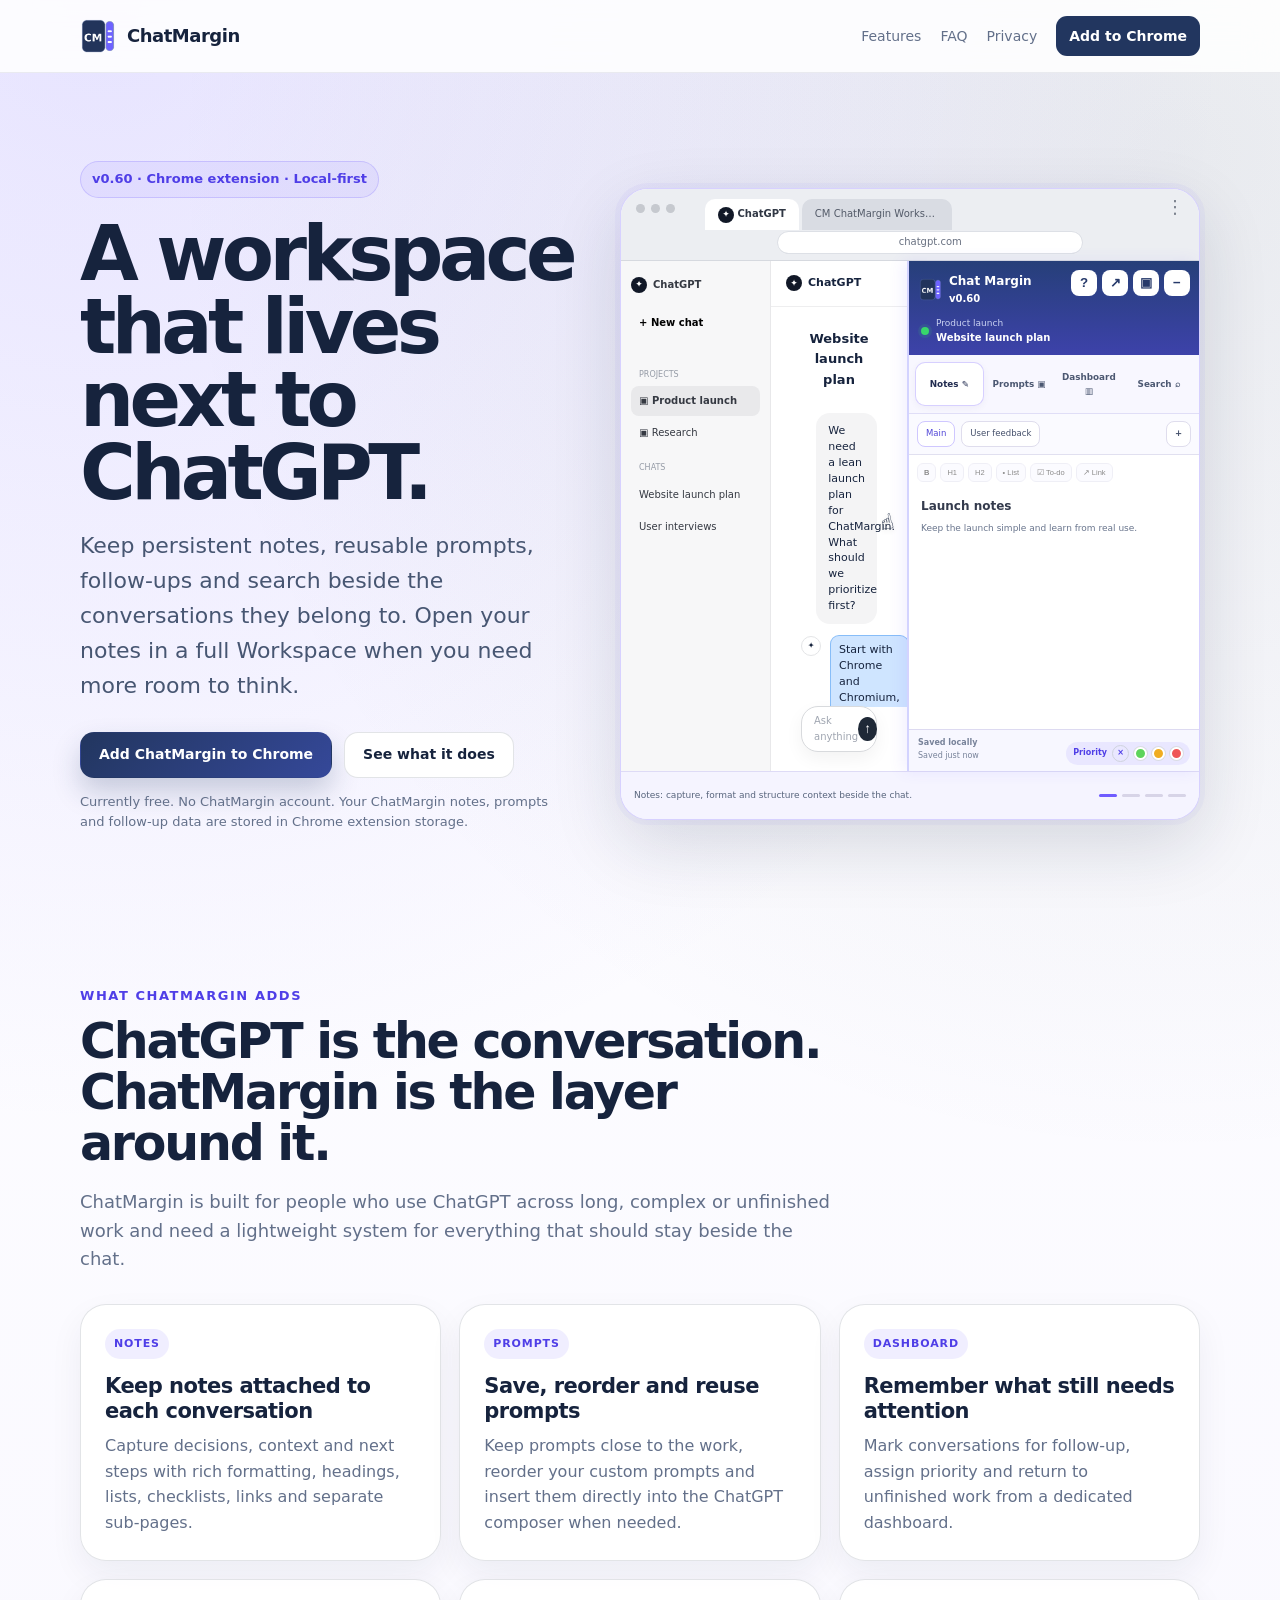
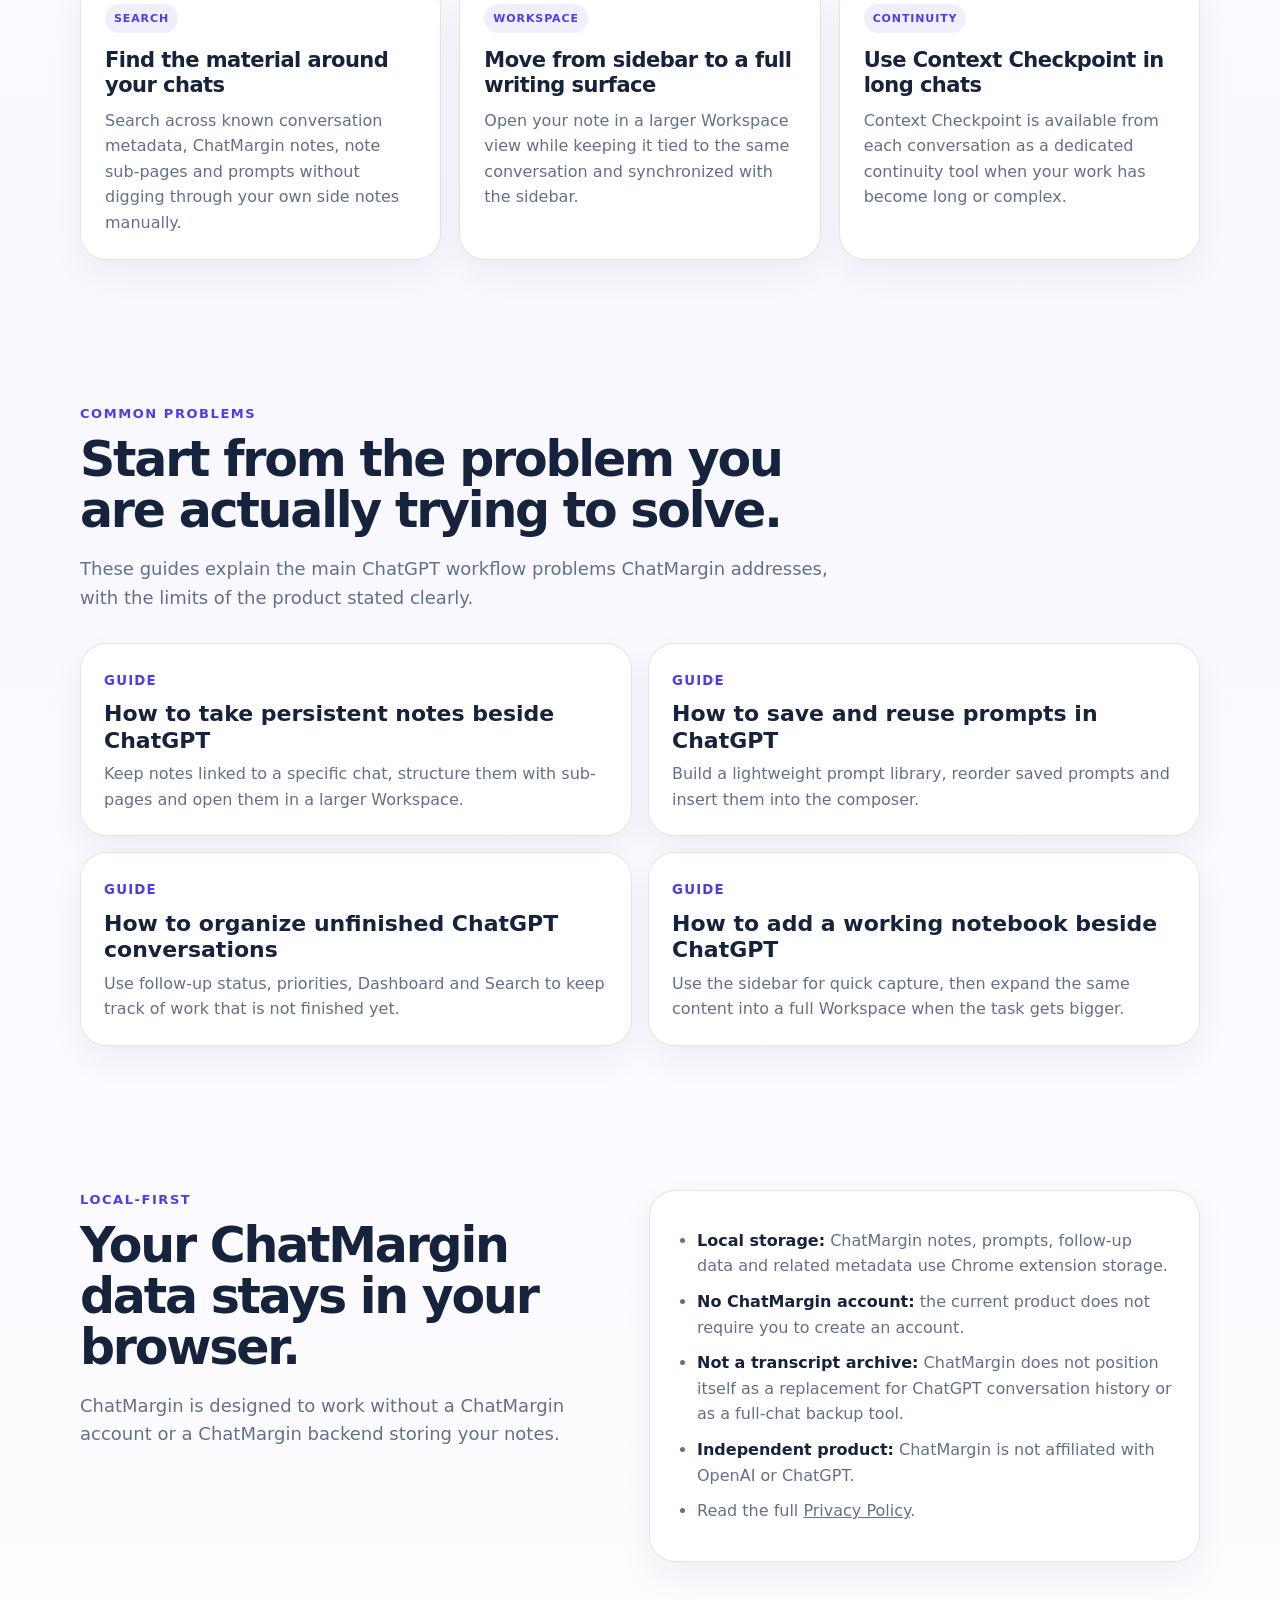
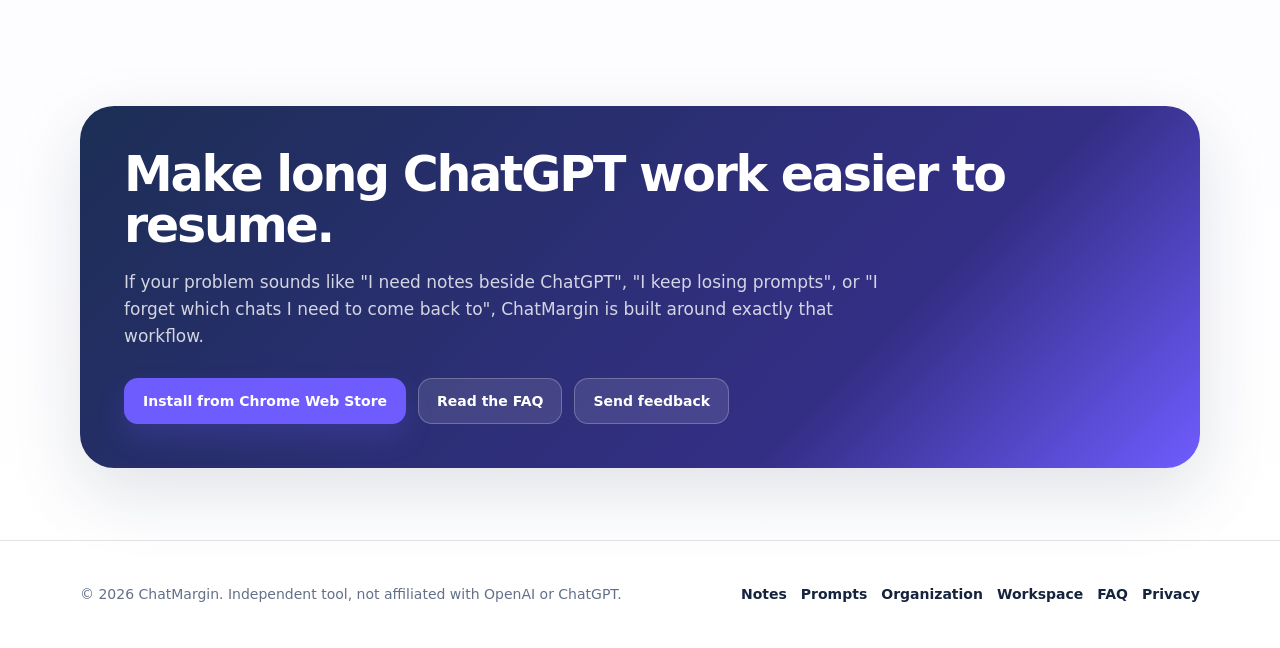
==== commit 8420cdf7: "Upgrade hero to full v0.60 product demo without changing inbound content" ====
--- a/index.html
+++ b/index.html
@@ -14,8 +14,8 @@
   <meta property="og:description" content="Persistent notes, reusable prompts, follow-ups, search and a full workspace beside ChatGPT conversations." />
   <meta property="og:type" content="website" />
   <meta property="og:url" content="https://chatmargin.app/" />
-  <meta property="og:image" content="https://chatmargin.app/assets/chatmargin-logo.png" />
-  <meta name="twitter:card" content="summary" />
+  <meta property="og:image" content="https://chatmargin.app/assets/chatmargin-hero.png" />
+  <meta name="twitter:card" content="summary_large_image" />
   <script type="application/ld+json">
   {
     "@context": "https://schema.org",
@@ -64,7 +64,7 @@
             <a class="btn btn-primary" href="https://chromewebstore.google.com/detail/chat-margin-for-chatgpt/fnickbjgphdehoelanbchadempnlmmpc" target="_blank" rel="noopener">Add ChatMargin to Chrome</a>
             <a class="btn btn-secondary" href="#features">See what it does</a>
           </div>
-          <p class="note">Currently free. No ChatMargin account. ChatMargin notes, prompts and follow-up data are stored in Chrome extension storage.</p>
+          <p class="note">Currently free. No ChatMargin account. Your ChatMargin notes, prompts and follow-up data are stored in Chrome extension storage.</p>
         </div>
 
         <div class="demo-shell" id="product-demo" aria-label="Interactive product demo of ChatMargin v0.60">
@@ -150,7 +150,7 @@
           <article class="feature"><span class="feature-tag">Notes</span><h3>Keep notes attached to each conversation</h3><p>Capture decisions, context and next steps with rich formatting, headings, lists, checklists, links and separate sub-pages.</p></article>
           <article class="feature"><span class="feature-tag">Prompts</span><h3>Save, reorder and reuse prompts</h3><p>Keep prompts close to the work, reorder your custom prompts and insert them directly into the ChatGPT composer when needed.</p></article>
           <article class="feature"><span class="feature-tag">Dashboard</span><h3>Remember what still needs attention</h3><p>Mark conversations for follow-up, assign priority and return to unfinished work from a dedicated dashboard.</p></article>
-          <article class="feature"><span class="feature-tag">Search</span><h3>Find the material around your chats</h3><p>Search across known conversation metadata, ChatMargin notes, note sub-pages and prompts without digging through side notes manually.</p></article>
+          <article class="feature"><span class="feature-tag">Search</span><h3>Find the material around your chats</h3><p>Search across known conversation metadata, ChatMargin notes, note sub-pages and prompts without digging through your own side notes manually.</p></article>
           <article class="feature"><span class="feature-tag">Workspace</span><h3>Move from sidebar to a full writing surface</h3><p>Open your note in a larger Workspace view while keeping it tied to the same conversation and synchronized with the sidebar.</p></article>
           <article class="feature"><span class="feature-tag">Continuity</span><h3>Use Context Checkpoint in long chats</h3><p>Context Checkpoint is available from each conversation as a dedicated continuity tool when your work has become long or complex.</p></article>
         </div>
@@ -159,7 +159,11 @@
 
     <section>
       <div class="wrap">
-        <div class="section-head"><div class="eyebrow">Common problems</div><h2>Start from the problem you are actually trying to solve.</h2><p>These guides explain the main ChatGPT workflow problems ChatMargin addresses, with the limits of the product stated clearly.</p></div>
+        <div class="section-head">
+          <div class="eyebrow">Common problems</div>
+          <h2>Start from the problem you are actually trying to solve.</h2>
+          <p>These guides explain the main ChatGPT workflow problems ChatMargin addresses, with the limits of the product stated clearly.</p>
+        </div>
         <div class="intent-grid">
           <a class="link-card" href="/notes-for-chatgpt/"><small>Guide</small><h3>How to take persistent notes beside ChatGPT</h3><p>Keep notes linked to a specific chat, structure them with sub-pages and open them in a larger Workspace.</p></a>
           <a class="link-card" href="/chatgpt-prompt-manager/"><small>Guide</small><h3>How to save and reuse prompts in ChatGPT</h3><p>Build a lightweight prompt library, reorder saved prompts and insert them into the composer.</p></a>
@@ -172,7 +176,7 @@
     <section id="privacy">
       <div class="wrap grid-2">
         <div class="section-head"><div class="eyebrow">Local-first</div><h2>Your ChatMargin data stays in your browser.</h2><p>ChatMargin is designed to work without a ChatMargin account or a ChatMargin backend storing your notes.</p></div>
-        <div class="panel"><ul><li><strong>Local storage:</strong> ChatMargin notes, prompts, follow-up data and related metadata use Chrome extension storage.</li><li><strong>No ChatMargin account:</strong> the current product does not require you to create an account.</li><li><strong>Not a transcript archive:</strong> ChatMargin is not positioned as a replacement for ChatGPT conversation history or as a full-chat backup tool.</li><li><strong>Independent product:</strong> ChatMargin is not affiliated with OpenAI or ChatGPT.</li><li>Read the full <a href="/privacy.html">Privacy Policy</a>.</li></ul></div>
+        <div class="panel"><ul><li><strong>Local storage:</strong> ChatMargin notes, prompts, follow-up data and related metadata use Chrome extension storage.</li><li><strong>No ChatMargin account:</strong> the current product does not require you to create an account.</li><li><strong>Not a transcript archive:</strong> ChatMargin does not position itself as a replacement for ChatGPT conversation history or as a full-chat backup tool.</li><li><strong>Independent product:</strong> ChatMargin is not affiliated with OpenAI or ChatGPT.</li><li>Read the full <a href="/privacy.html">Privacy Policy</a>.</li></ul></div>
       </div>
     </section>
 
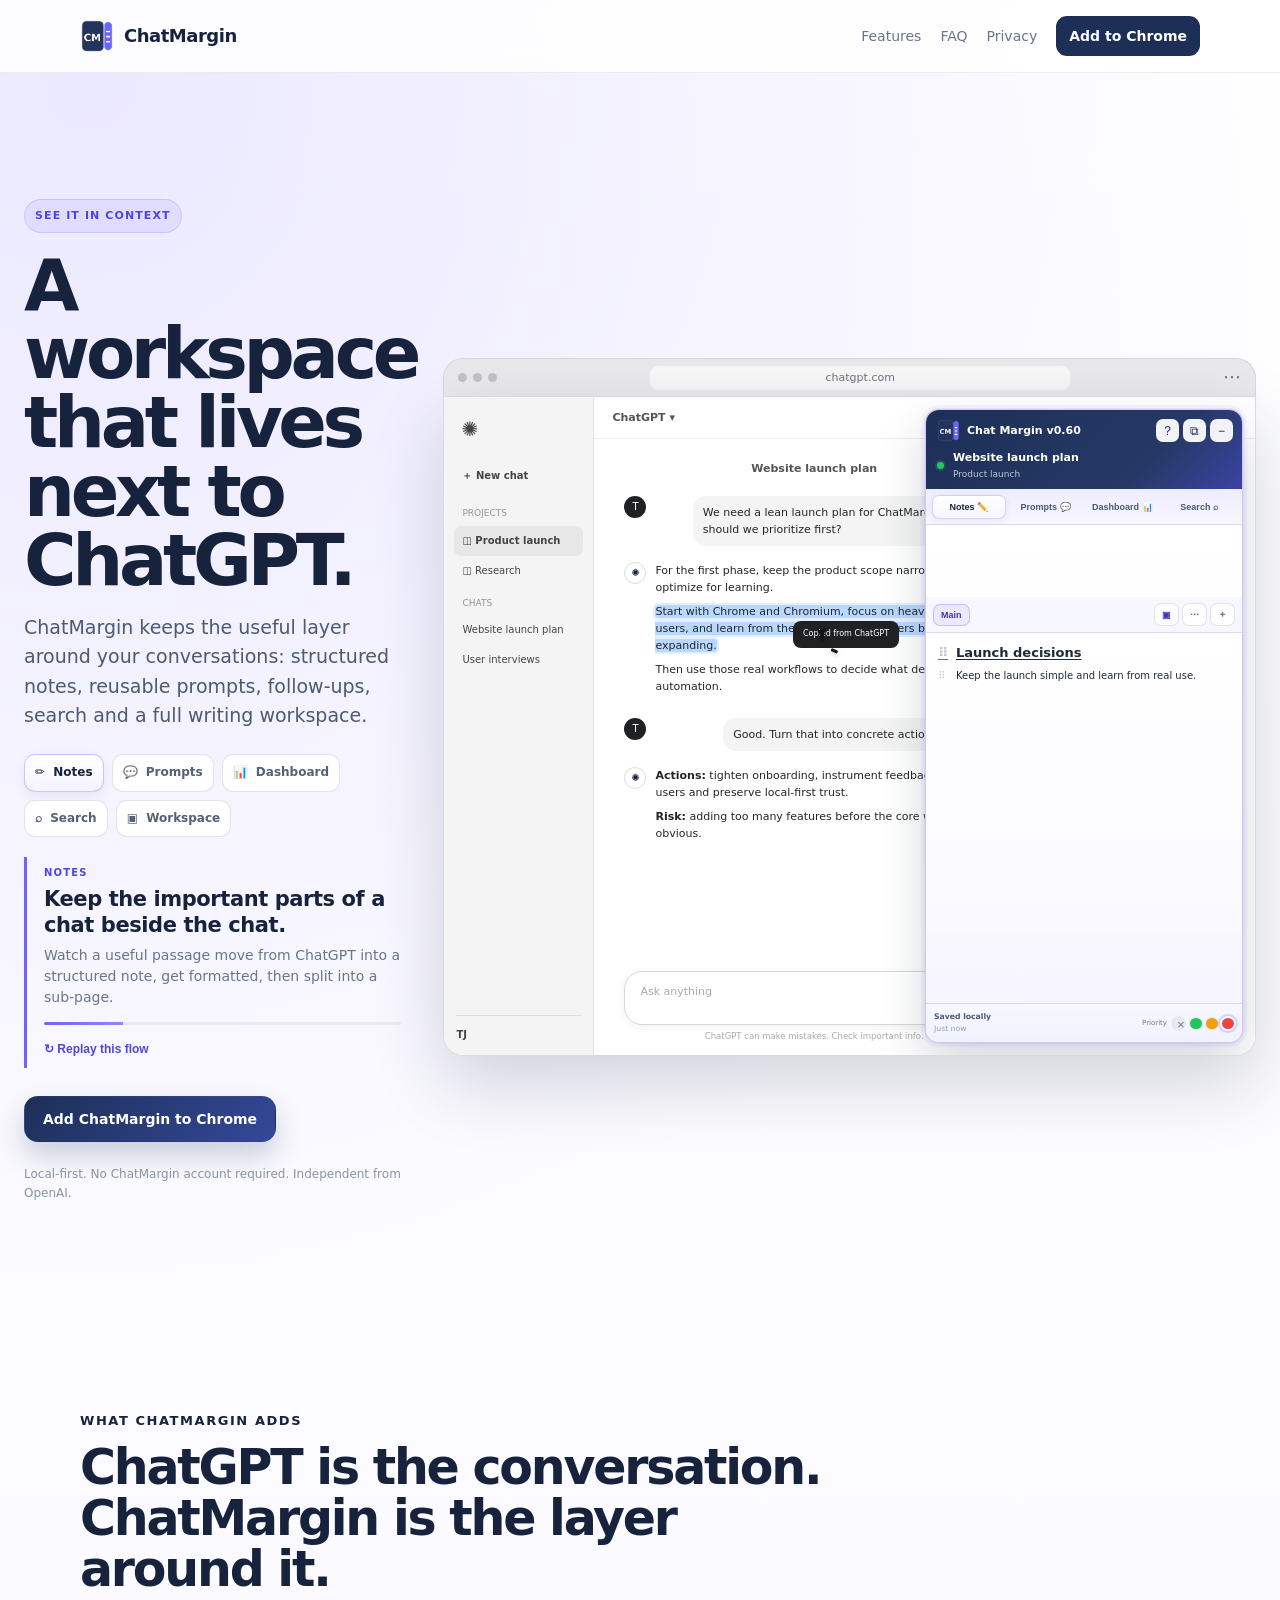
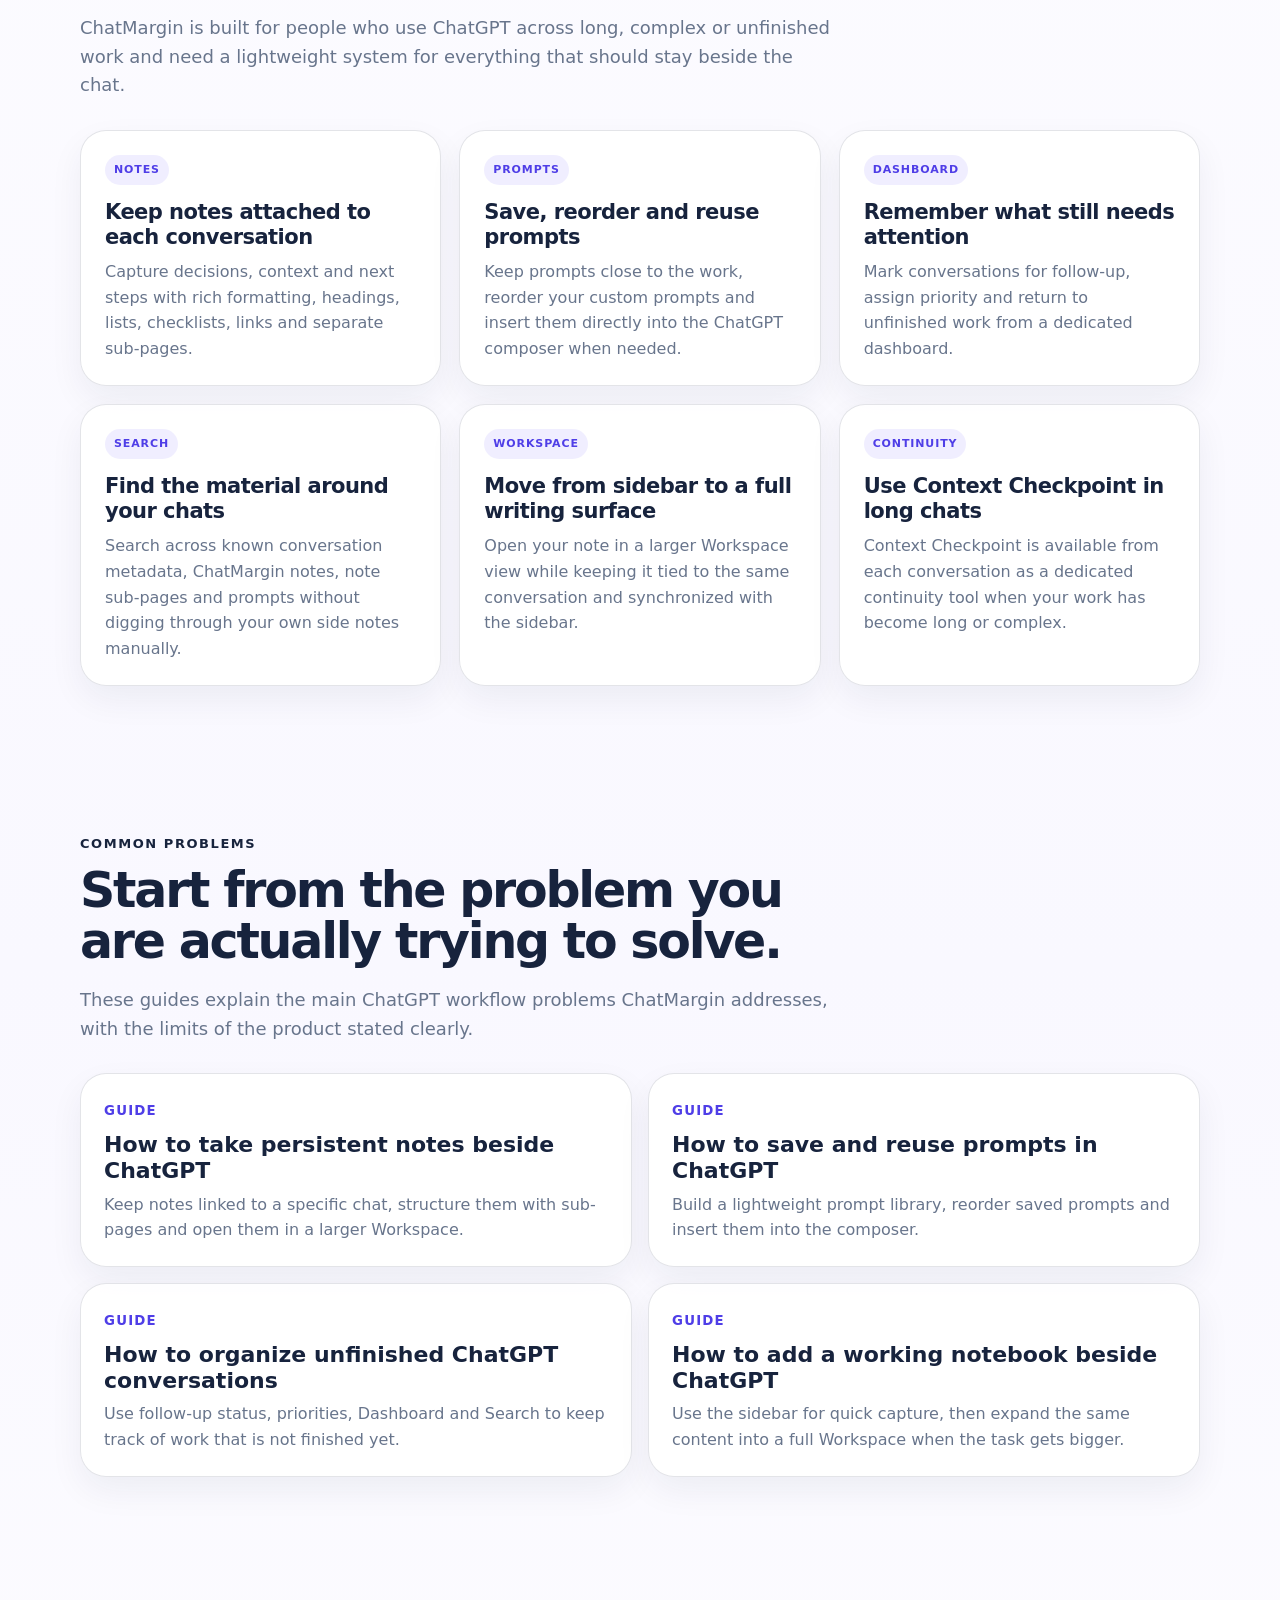
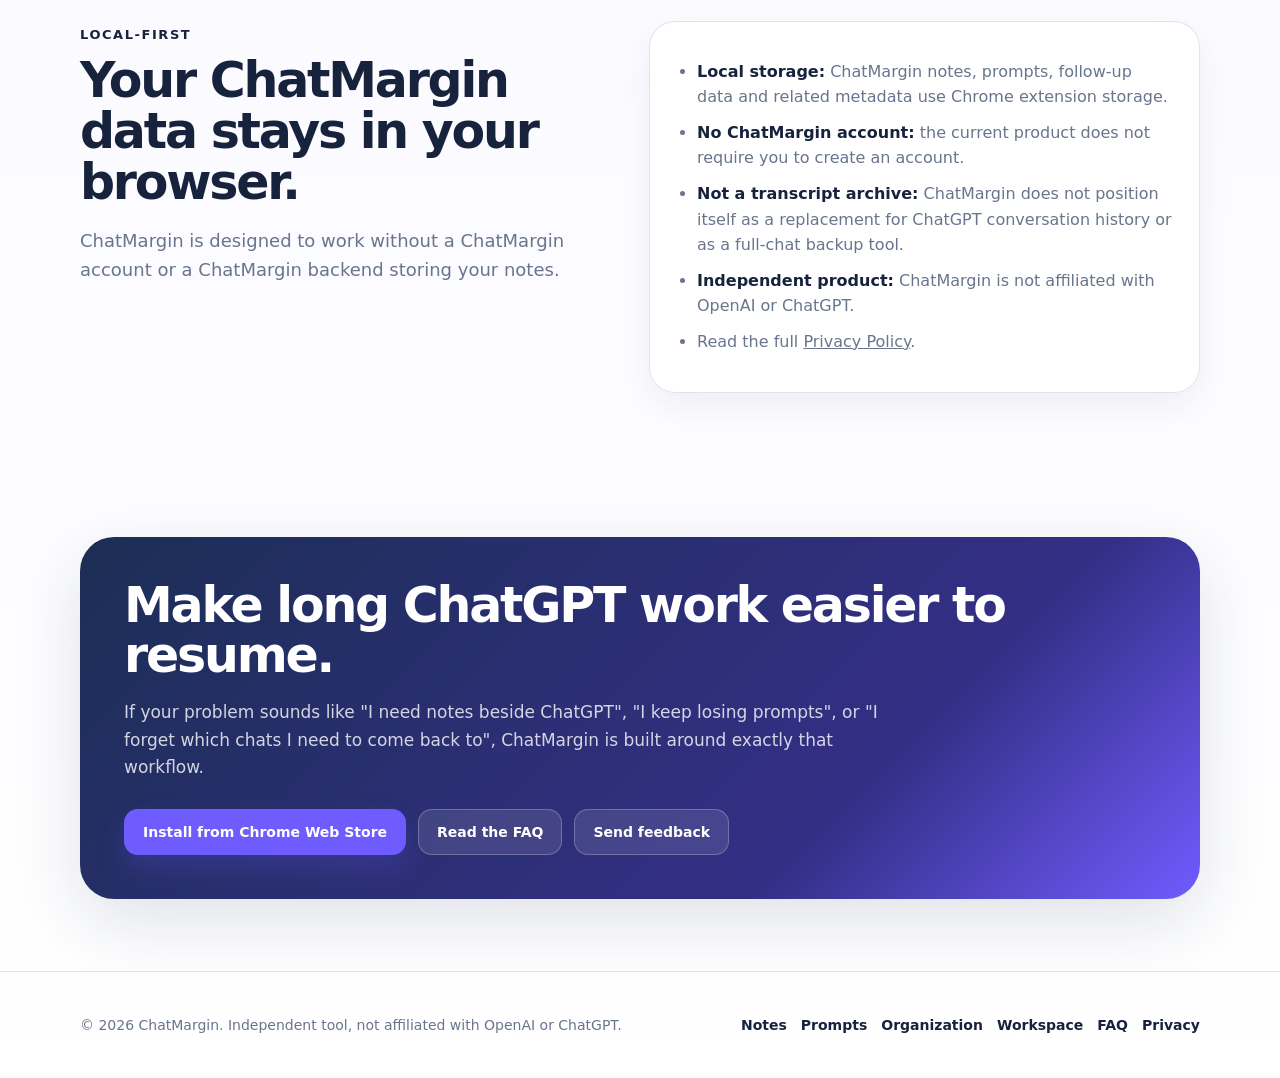
==== commit ec9a1bc5: "Restore validated ChatMargin v0.60 product demo" ====
--- a/index.html
+++ b/index.html
@@ -39,6 +39,9 @@
     ]
   }
   </script>
+  <style>
+    main > section:not(.hero) .eyebrow{background:transparent;border:0;border-radius:0;padding:0;color:var(--violet-2);font-size:13px;font-weight:900;text-transform:uppercase;letter-spacing:.12em}
+  </style>
 </head>
 <body>
   <header>
@@ -55,88 +58,117 @@
 
   <main>
     <section class="hero">
-      <div class="wrap hero-grid">
-        <div>
-          <span class="pill">v0.60 · Chrome extension · Local-first</span>
-          <h1>A workspace that lives next to ChatGPT.</h1>
-          <p class="lead">Keep persistent notes, reusable prompts, follow-ups and search beside the conversations they belong to. Open your notes in a full Workspace when you need more room to think.</p>
-          <div class="actions">
-            <a class="btn btn-primary" href="https://chromewebstore.google.com/detail/chat-margin-for-chatgpt/fnickbjgphdehoelanbchadempnlmmpc" target="_blank" rel="noopener">Add ChatMargin to Chrome</a>
-            <a class="btn btn-secondary" href="#features">See what it does</a>
+      <section class="hero-copy">
+        <span class="eyebrow">See it in context</span>
+        <h1>A workspace that lives next to ChatGPT.</h1>
+        <p class="lead">ChatMargin keeps the useful layer around your conversations: structured notes, reusable prompts, follow-ups, search and a full writing workspace.</p>
+        <div class="scenario-nav" aria-label="Demo scenarios">
+          <button class="scenario active" data-scenario="notes"><span>✏️</span> Notes</button>
+          <button class="scenario" data-scenario="prompts"><span>💬</span> Prompts</button>
+          <button class="scenario" data-scenario="dashboard"><span>📊</span> Dashboard</button>
+          <button class="scenario" data-scenario="search"><span>⌕</span> Search</button>
+          <button class="scenario" data-scenario="workspace"><span>▣</span> Workspace</button>
+        </div>
+        <div class="scenario-copy" aria-live="polite">
+          <div class="step-label" id="stepLabel">NOTES</div>
+          <h2 id="scenarioTitle">Keep the important parts of a chat beside the chat.</h2>
+          <p id="scenarioText">Watch a useful passage move from ChatGPT into a structured note, get formatted, then split into a sub-page.</p>
+          <div class="progress"><span id="progressBar"></span></div>
+          <button id="replay" class="replay" type="button">↻ Replay this flow</button>
+        </div>
+        <div class="actions">
+          <a class="btn btn-primary" href="https://chromewebstore.google.com/detail/chat-margin-for-chatgpt/fnickbjgphdehoelanbchadempnlmmpc" target="_blank" rel="noopener">Add ChatMargin to Chrome</a>
+        </div>
+        <p class="privacy-line">Local-first. No ChatMargin account required. Independent from OpenAI.</p>
+      </section>
+
+      <section class="product-demo" aria-label="Interactive ChatMargin demo">
+        <div class="browser-bar"><div class="browser-dots"><span></span><span></span><span></span></div><div class="browser-url">chatgpt.com</div><div class="browser-right">⋯</div></div>
+        <div class="app-stage" id="appStage">
+          <aside class="gpt-nav">
+            <div class="gpt-logo">✺</div>
+            <div class="gpt-new">＋ New chat</div>
+            <div class="gpt-section-label">Projects</div>
+            <div class="gpt-project selected">◫ Product launch</div>
+            <div class="gpt-project">◫ Research</div>
+            <div class="gpt-section-label">Chats</div>
+            <div class="gpt-chat-row">Website launch plan</div>
+            <div class="gpt-chat-row">User interviews</div>
+            <div class="gpt-user">TJ</div>
+          </aside>
+          <div class="gpt-main">
+            <div class="gpt-top"><span class="gpt-model">ChatGPT ▾</span><span class="gpt-actions">Share&nbsp;&nbsp; •••</span></div>
+            <div class="conversation" id="conversation">
+              <div class="chat-title" id="chatTitle">Website launch plan</div>
+              <div class="message user"><div class="avatar user-avatar">T</div><div class="bubble">We need a lean launch plan for ChatMargin. What should we prioritize first?</div></div>
+              <div class="message assistant"><div class="avatar ai-avatar">✺</div><div class="bubble"><p>For the first phase, keep the product scope narrow and optimize for learning.</p><p><span id="copySource" class="copy-source">Start with Chrome and Chromium, focus on heavy ChatGPT users, and learn from the first 100 active users before expanding.</span></p><p>Then use those real workflows to decide what deserves deeper automation.</p></div></div>
+              <div class="message user"><div class="avatar user-avatar">T</div><div class="bubble">Good. Turn that into concrete actions and risks.</div></div>
+              <div class="message assistant"><div class="avatar ai-avatar">✺</div><div class="bubble"><p><strong>Actions:</strong> tighten onboarding, instrument feedback, interview users and preserve local-first trust.</p><p><strong>Risk:</strong> adding too many features before the core workflow is obvious.</p></div></div>
+            </div>
+            <div class="composer-wrap"><div class="composer" id="composer"><span class="composer-placeholder">Ask anything</span><span class="composer-text" id="composerText"></span><button class="send-btn" id="sendButton">↑</button></div><div class="composer-meta">ChatGPT can make mistakes. Check important info.</div></div>
           </div>
-          <p class="note">Currently free. No ChatMargin account. Your ChatMargin notes, prompts and follow-up data are stored in Chrome extension storage.</p>
-        </div>
-
-        <div class="demo-shell" id="product-demo" aria-label="Interactive product demo of ChatMargin v0.60">
-          <div class="chrome-bar">
-            <div class="traffic" aria-hidden="true"><span></span><span></span><span></span></div>
-            <div class="chrome-tabs">
-              <button class="chrome-tab active" type="button" data-browser-tab="chatgpt"><span class="chatgpt-mark">✦</span> ChatGPT</button>
-              <button class="chrome-tab workspace-tab" type="button" data-browser-tab="workspace">CM ChatMargin Workspace</button>
-            </div>
-            <div class="chrome-address">chatgpt.com</div>
-            <div class="chrome-menu">⋮</div>
+
+          <aside class="cm-panel" id="cmPanel">
+            <div class="cm-header">
+              <div class="cm-brand-row">
+                <div class="cm-brand"><img src="/assets/chatmargin-logo.png" alt=""><span>Chat Margin v0.60</span></div>
+                <div class="cm-header-actions"><button title="Help">?</button><button title="Expand">⧉</button><button title="Collapse">−</button></div>
+              </div>
+              <div class="cm-chat-row"><span class="online-dot"></span><div><strong id="cmChatTitle">Website launch plan</strong><small>Product launch</small></div></div>
+            </div>
+            <div class="cm-tabs" role="tablist">
+              <button class="cm-tab active" data-panel="notes">Notes ✏️</button>
+              <button class="cm-tab" data-panel="prompts">Prompts 💬</button>
+              <button class="cm-tab" data-panel="dashboard">Dashboard 📊</button>
+              <button class="cm-tab" data-panel="search">Search ⌕</button>
+            </div>
+            <div class="cm-body">
+              <section class="cm-view active" data-view="notes">
+                <div class="note-pages"><div class="page-tabs"><button class="page-tab active" data-page="main">Main</button><button class="page-tab hidden" id="feedbackPageTab" data-page="feedback">User feedback</button></div><div class="page-actions"><button id="workspaceBtn" class="workspace-btn" title="Open in Workspace">▣</button><button>⋯</button><button id="addPage">＋</button></div></div>
+                <div class="note-editor" id="noteEditor">
+                  <div class="note-block heading"><span class="grip">⠿</span><div>Launch decisions</div></div>
+                  <div class="note-block"><span class="grip">⠿</span><div>Keep the launch simple and learn from real use.</div></div>
+                  <div class="note-block inserted" id="insertedNote"><span class="grip">⠿</span><div id="insertedNoteText"></div></div>
+                  <div class="format-toolbar" id="formatToolbar"><button id="boldBtn"><strong>B</strong></button><button>U</button><button>H1</button><button>• List</button><button>☑</button></div>
+                </div>
+                <div class="feedback-page" id="feedbackPage"><div class="note-block heading"><span class="grip">⠿</span><div>User feedback</div></div><div class="note-block"><span class="grip">⠿</span><div>What do users reopen most often?</div></div><div class="note-block"><span class="grip">⠿</span><div>Where do they lose context today?</div></div></div>
+              </section>
+
+              <section class="cm-view" data-view="prompts">
+                <div class="prompt-toolbar"><strong>Prompt cards</strong><div><button>Import project</button><button>＋ New prompt</button></div></div>
+                <div class="prompt-list" id="promptList">
+                  <article class="prompt-card" id="promptA"><div class="prompt-head"><button class="drag-handle">⠿</button><strong>Turn this into actions</strong><div class="prompt-actions"><button class="collapse-btn" data-card="promptA">⌃</button><button class="send-prompt" data-text="Turn the discussion above into concrete actions, owners, risks and open questions.">Send to ChatGPT</button></div></div><div class="prompt-body">Turn the discussion above into concrete actions, owners, risks and open questions.</div></article>
+                  <article class="prompt-card" id="promptB"><div class="prompt-head"><button class="drag-handle" id="dragPromptB">⠿</button><strong>Challenge the plan</strong><div class="prompt-actions"><button class="collapse-btn" data-card="promptB">⌃</button><button class="send-prompt" data-text="Challenge this plan. Identify weak assumptions, missing evidence and better alternatives.">Send to ChatGPT</button></div></div><div class="prompt-body">Challenge this plan. Identify weak assumptions, missing evidence and better alternatives.</div></article>
+                  <article class="prompt-card collapsed" id="promptC"><div class="prompt-head"><button class="drag-handle">⠿</button><strong>Restart context</strong><div class="prompt-actions"><button class="collapse-btn" data-card="promptC">⌄</button><button class="send-prompt" data-text="Create a compact checkpoint so I can restart this work later without losing key decisions.">Send to ChatGPT</button></div></div><div class="prompt-body">Create a compact checkpoint so I can restart this work later without losing key decisions.</div></article>
+                </div>
+              </section>
+
+              <section class="cm-view" data-view="dashboard">
+                <div class="dash-controls"><button class="filter-button" id="priorityFilter">All priorities ▾</button><button class="filter-button" id="projectFilter">All projects ▾</button><button class="filter-button">Priority ▾</button></div>
+                <div class="dash-list" id="dashList">
+                  <article class="dash-card urgent" data-project="Product launch"><div class="priority-line urgent-dot"></div><div class="dash-main"><strong>Website launch plan</strong><span>Product launch</span><small>2 min ago · 3 note blocks</small></div><button>↗</button></article>
+                  <article class="dash-card medium" data-project="Product launch"><div class="priority-line medium-dot"></div><div class="dash-main"><strong>User interviews</strong><span>Product launch</span><small>Yesterday · 6 note blocks</small></div><button>↗</button></article>
+                  <article class="dash-card urgent" data-project="Research"><div class="priority-line urgent-dot"></div><div class="dash-main"><strong>Competitor scan</strong><span>Research</span><small>3 days ago · 4 note blocks</small></div><button>↗</button></article>
+                </div>
+              </section>
+
+              <section class="cm-view" data-view="search">
+                <div class="search-wrap"><div class="search-box"><span>⌕</span><input id="searchInput" placeholder="Search conversations, notes and prompts…" /></div><div class="search-filters"><button id="searchProject">All projects ▾</button><button>All types ▾</button></div></div>
+                <div class="search-results" id="searchResults"><div class="search-empty">Start typing to search across Chat Margin.</div></div>
+              </section>
+            </div>
+            <div class="cm-footer"><div><strong>Saved locally</strong><small id="saveStatus">Just now</small></div><div class="priority-picker"><span>Priority</span><button class="clear">×</button><button class="dot low"></button><button class="dot medium"></button><button class="dot urgent active"></button></div></div>
+          </aside>
+
+          <div class="workspace-overlay" id="workspaceOverlay">
+            <div class="workspace-top"><div class="workspace-brand"><img src="/assets/chatmargin-logo.png" alt="">Chat Margin Workspace</div><button id="closeWorkspace">×</button></div>
+            <div class="workspace-shell"><aside class="workspace-pages"><div class="ws-title">Website launch plan</div><button class="active">Main</button><button>User feedback</button><button>Metrics</button><button>Launch ideas</button><button class="new-page">＋ New page</button></aside><article class="workspace-doc"><div class="workspace-breadcrumb">Product launch / Website launch plan</div><h2>Launch decisions</h2><p>Keep the launch simple and learn from real use.</p><p><strong>Start with Chrome and Chromium</strong>, focus on heavy ChatGPT users, and learn from the first 100 active users before expanding.</p><h3>Next steps</h3><ul><li>Instrument feedback from the current workflow</li><li>Interview early users</li><li>Protect the local-first experience</li></ul><div class="ws-callout">Same note. More room. Still attached to the ChatGPT conversation.</div></article></div>
           </div>
 
-          <div class="demo-stage" data-demo-screen="chatgpt">
-            <div class="chatgpt-app">
-              <aside class="chat-sidebar">
-                <div class="chatgpt-name"><span class="chatgpt-mark">✦</span><strong>ChatGPT</strong></div>
-                <button type="button" class="new-chat">+ New chat</button>
-                <div class="side-label">PROJECTS</div>
-                <div class="side-item active">▣ Product launch</div>
-                <div class="side-item">▣ Research</div>
-                <div class="side-label">CHATS</div>
-                <div class="side-item chat-title-side">Website launch plan</div>
-                <div class="side-item">User interviews</div>
-              </aside>
-
-              <div class="chat-main">
-                <div class="chat-header"><span class="chatgpt-mark">✦</span> ChatGPT</div>
-                <div class="chat-thread">
-                  <div class="chat-title">Website launch plan</div>
-                  <div class="message user">We need a lean launch plan for ChatMargin. What should we prioritize first?</div>
-                  <div class="message assistant"><span class="avatar">✦</span><p>Start with Chrome and Chromium, focus on heavy ChatGPT users, and learn from the first active users before expanding.</p></div>
-                  <div class="message user second-user">Good. Turn that into concrete actions and track what remains open.</div>
-                  <div class="message assistant second-assistant"><span class="avatar">✦</span><p><strong>Actions:</strong> tighten onboarding, instrument feedback, interview users and publish a local-first trust page.<br><br><strong>Risk:</strong> adding too many features before the core workflow is obvious.</p></div>
-                </div>
-                <div class="composer"><span class="composer-text">Ask anything</span><button type="button">↑</button></div>
-              </div>
-
-              <aside class="cm-panel">
-                <div class="cm-header">
-                  <div class="cm-brand"><img src="/assets/chatmargin-logo.png" alt="" /><strong>Chat Margin <span>v0.60</span></strong></div>
-                  <div class="cm-actions"><button title="Help">?</button><button title="Open notes in full page" data-open-workspace>↗</button><button title="Duplicate">▣</button><button title="Minimize">−</button></div>
-                  <div class="cm-context"><span class="status-dot"></span><div><small>Product launch</small><strong class="cm-context-title">Website launch plan</strong></div></div>
-                </div>
-                <div class="cm-tabs" role="tablist" aria-label="Demo sections">
-                  <button type="button" class="cm-tab active" data-demo-tab="notes">Notes ✎</button>
-                  <button type="button" class="cm-tab" data-demo-tab="prompts">Prompts ▣</button>
-                  <button type="button" class="cm-tab" data-demo-tab="dashboard">Dashboard ▥</button>
-                  <button type="button" class="cm-tab" data-demo-tab="search">Search ⌕</button>
-                </div>
-                <div class="cm-subtabs"><button class="active" type="button">Main</button><button type="button" class="subpage-btn">User feedback</button><button type="button" class="add-subpage">+</button></div>
-                <div class="cm-body" aria-live="polite"></div>
-                <div class="cm-footer"><div><strong>Saved locally</strong><span class="saved-status">Saved just now</span></div><div class="priority">Priority <span class="priority-clear">×</span><i></i><i></i><i></i></div></div>
-              </aside>
-            </div>
-
-            <div class="cursor" aria-hidden="true"><span class="arrow">➤</span><span class="hand">☝</span></div>
-          </div>
-
-          <div class="demo-stage workspace-screen" data-demo-screen="workspace" hidden>
-            <div class="workspace-full">
-              <div class="workspace-top"><div class="cm-brand"><img src="/assets/chatmargin-logo.png" alt="" /><strong>Chat Margin Workspace</strong></div><div class="workspace-actions">Saved locally · Close ×</div></div>
-              <div class="workspace-layout">
-                <aside><div class="side-label">PAGES</div><button class="active">Main</button><button>User feedback</button><button>Launch checklist</button></aside>
-                <article><small>Website launch plan</small><h2>Launch decisions</h2><p>Keep the launch simple and learn from real use.</p><h3>Priority actions</h3><ul><li><strong>Start with Chrome and Chromium</strong> and focus on heavy ChatGPT users.</li><li>Publish onboarding and local-first trust messaging.</li><li>Track the first users and capture recurring workflow pain.</li></ul><h3>Checklist</h3><label><input type="checkbox" checked /> Refresh website positioning</label><label><input type="checkbox" /> Interview active users</label><label><input type="checkbox" /> Review Chrome Web Store listing</label></article>
-              </div>
-            </div>
-          </div>
-
-          <div class="demo-caption"><span class="demo-status">Notes: capture and structure context beside the chat.</span><div class="demo-progress"><i></i><i></i><i></i><i></i></div></div>
-        </div>
-      </div>
+          <div class="toast" id="toast">Copied to clipboard</div>
+          <div class="demo-cursor" id="demoCursor"><div class="cursor-arrow"></div><div class="cursor-ripple"></div></div>
+        </div>
+      </section>
     </section>
 
     <section id="features">
--- a/assets/demo.css
+++ b/assets/demo.css
@@ -1 +1 @@
-.demo-shell{overflow:hidden;border:1px solid rgba(111,92,255,.28);border-radius:28px;background:#fff;box-shadow:0 24px 70px rgba(22,35,61,.14),0 0 0 5px rgba(111,92,255,.05);position:relative}.chrome-bar{height:72px;background:#eceef2;border-bottom:1px solid #d6d9df;position:relative;padding:9px 15px 7px;display:flex;align-items:flex-start;gap:12px}.traffic{display:flex;gap:6px;padding-top:6px}.traffic span{width:9px;height:9px;border-radius:50%;background:#c6c9cf}.chrome-tabs{display:flex;gap:3px;align-self:flex-end;position:absolute;left:84px;bottom:30px}.chrome-tab{border:0;border-radius:10px 10px 0 0;background:#d9dce3;color:#545b69;padding:7px 13px;font:inherit;font-size:10px;cursor:pointer}.chrome-tab.active{background:#fff;color:#303744;font-weight:800}.workspace-tab{max-width:150px;white-space:nowrap;overflow:hidden;text-overflow:ellipsis}.chrome-address{position:absolute;left:27%;right:20%;bottom:6px;height:23px;border-radius:12px;background:#fff;color:#687080;font-size:10px;display:grid;place-items:center;box-shadow:inset 0 0 0 1px #dde0e6}.chrome-menu{margin-left:auto;color:#757c88;font-size:18px;line-height:1}.chatgpt-mark{display:inline-grid;place-items:center;width:16px;height:16px;border-radius:50%;background:#111827;color:#fff;font-size:9px}.demo-stage{padding:0!important;min-height:0!important;background:#fff!important;position:relative}.chatgpt-app{height:510px;display:grid;grid-template-columns:150px minmax(0,1fr) 292px;background:#fff}.chat-sidebar{background:#f7f7f8;border-right:1px solid #e8e8ea;padding:16px 10px;font-size:10px;color:#353942}.chatgpt-name{display:flex;align-items:center;gap:6px;margin-bottom:16px}.new-chat{border:0;background:transparent;font:inherit;font-weight:800;padding:6px 8px;margin-bottom:18px}.side-label{font-size:8px;color:#969ca7;margin:14px 8px 5px}.side-item{padding:7px 8px;border-radius:8px;margin-bottom:2px}.side-item.active{background:#e9e9eb;font-weight:800}.chat-main{position:relative;overflow:hidden;background:#fff}.chat-header{height:46px;border-bottom:1px solid #eeeeef;display:flex;align-items:center;gap:6px;padding:0 15px;font-size:11px;font-weight:800}.chat-thread{height:400px;overflow:hidden;padding:22px 30px 72px}.chat-title{text-align:center;font-weight:850;margin-bottom:22px;font-size:13px}.message{font-size:11px;line-height:1.45;margin:12px 0;max-width:94%;position:relative}.message.user{margin-left:auto;background:#f4f4f5;border-radius:14px;padding:10px 12px;max-width:80%}.message.assistant{display:grid;grid-template-columns:22px 1fr;gap:8px}.message.assistant p{margin:0;padding:6px 8px;border-radius:8px}.message .avatar{width:20px;height:20px;border:1px solid #e4e5e7;border-radius:50%;display:grid;place-items:center;font-size:8px}.selected-text{background:#cfe5ff!important;box-shadow:0 0 0 1px #87bdf8}.composer{position:absolute;left:30px;right:30px;bottom:19px;height:46px;border:1px solid #d8dadd;border-radius:17px;background:#fff;box-shadow:0 7px 18px rgba(0,0,0,.05);display:flex;align-items:center;justify-content:space-between;padding:0 12px;color:#a0a6b1;font-size:10px}.composer button{border:0;border-radius:50%;background:#1f2937;color:white;width:24px;height:24px}.composer-text.filled{color:#343b47}.cm-panel{border-left:2px solid #d3d3ff;background:#fbfbff;box-shadow:-4px 0 15px rgba(95,82,255,.09);position:relative;display:grid;grid-template-rows:auto auto auto 1fr auto}.cm-header{background:linear-gradient(180deg,#263f79,#3d42aa);color:#fff;padding:11px 10px 9px;min-height:86px}.cm-brand{display:flex;align-items:center;gap:7px;font-size:12px}.cm-brand img{width:23px;height:23px}.cm-brand strong span{display:block;font-size:10px}.cm-actions{position:absolute;top:9px;right:9px;display:flex;gap:5px}.cm-actions button{width:26px;height:26px;border:0;border-radius:8px;background:#fff;color:#26396a;font-weight:850;cursor:pointer}.cm-context{display:flex;align-items:center;gap:7px;margin-top:9px;padding-left:2px}.cm-context small,.cm-context strong{display:block}.cm-context small{font-size:9px;color:#cbd3f2}.cm-context strong{font-size:10px}.status-dot{width:8px;height:8px;border-radius:50%;background:#38d66b;box-shadow:0 0 0 3px rgba(56,214,107,.12)}.cm-tabs{display:grid;grid-template-columns:repeat(4,1fr);gap:3px;padding:8px 7px;background:#f8f7ff;border-bottom:1px solid #e0def7}.cm-tab{border:0;border-radius:9px;background:transparent;padding:7px 3px;font:inherit;font-size:8.8px;font-weight:800;color:#4c5872;cursor:pointer}.cm-tab.active{background:#fff;color:#222c50;box-shadow:0 0 0 1px #d7d0ff,0 2px 8px rgba(50,40,110,.06)}.cm-subtabs{padding:7px 8px;display:flex;gap:6px;border-bottom:1px solid #e1e0f0;background:#fafaff}.cm-subtabs[hidden]{display:none}.cm-subtabs button{border:1px solid #dfdded;background:#fff;border-radius:8px;padding:5px 8px;font:inherit;font-size:8.5px;color:#45506b}.cm-subtabs button.active{border-color:#cfc7ff;color:#5146d7}.cm-subtabs .add-subpage{margin-left:auto;font-weight:900}.pulse-control{animation:pulseControl .8s ease}@keyframes pulseControl{50%{box-shadow:0 0 0 6px rgba(111,92,255,.18)}}.cm-body{overflow:hidden;padding:8px;background:#fff}.cm-footer{height:42px;border-top:1px solid #dddaf1;background:#f7f7ff;padding:7px 9px;display:flex;align-items:center;justify-content:space-between;font-size:8px;color:#78839a}.cm-footer strong,.cm-footer span{display:block}.priority{display:flex;align-items:center;gap:5px}.priority-clear{width:17px;height:17px;border-radius:50%;border:1px solid #cfd3dd;display:grid!important;place-items:center}.priority i{width:13px;height:13px;border-radius:50%;display:block;border:2px solid #fff;box-shadow:0 0 0 1px #dadce3}.priority i:nth-of-type(1){background:#5ed45b}.priority i:nth-of-type(2){background:#f0ad22}.priority i:nth-of-type(3){background:#ef5757}.note-page{height:100%}.note-toolbar{display:flex;gap:4px;flex-wrap:wrap;padding:0 0 7px;opacity:.45;transition:opacity .25s}.note-toolbar.visible{opacity:1}.note-toolbar button{border:1px solid #dddced;background:#f8f7ff;border-radius:6px;padding:4px 6px;font-size:7.5px}.note-editor{font-size:9px;color:#343b4d;padding:5px 4px}.note-editor h3{font-size:12px;margin:5px 0 8px}.note-editor h3.formatted{font-size:15px}.note-copy{margin:0 0 8px;color:#69758d}.imported,.note-list,.checklist{opacity:0;transform:translateY(4px);transition:.25s ease}.show{opacity:1!important;transform:none!important}.imported{padding:8px;background:#f8f7ff;border-left:3px solid #6f5cff;border-radius:5px}.note-list{padding-left:17px;line-height:1.6}.checklist{display:grid;gap:5px}.checklist label{display:flex;align-items:center;gap:6px}.prompt-list{display:grid;gap:6px}.prompt-card{display:grid;grid-template-columns:15px 1fr auto;gap:7px;align-items:center;padding:8px;border:1px solid #deddeb;border-radius:9px;background:#fff;transition:.25s ease}.prompt-card strong,.prompt-card span{display:block}.prompt-card strong{font-size:9px}.prompt-card span{font-size:7px;color:#7a8499;margin-top:2px}.drag-handle{color:#9da4b2;cursor:grab}.send-prompt{border:0;border-radius:7px;background:#263f79;color:#fff;padding:5px 6px;font-size:7px;white-space:nowrap}.dragging-card{opacity:.62;transform:translateY(-8px) rotate(-1deg);box-shadow:0 10px 20px rgba(30,40,80,.14);border-style:dashed}.prompt-card.collapsed span,.prompt-card.collapsed .send-prompt{display:none}.dashboard-demo{font-size:8px}.dash-filters{display:flex;gap:4px;margin-bottom:7px}.dash-filters button{border:1px solid #deddeb;background:#fff;border-radius:999px;padding:4px 6px;font-size:7px}.dash-filters button.active{background:#ece9ff;color:#5146d7}.dash-row{width:100%;border:0;border-bottom:1px solid #eeeef5;background:#fff;display:grid;grid-template-columns:9px 1fr;gap:6px;text-align:left;padding:9px 5px;cursor:pointer}.dash-row strong,.dash-row span{display:block}.dash-row strong{font-size:8.5px;color:#27334c}.dash-row span{font-size:7px;color:#7d879b}.dot{width:7px;height:7px;border-radius:50%;margin-top:2px}.dot.high{background:#ef5757}.dot.medium{background:#f0ad22}.dot.low{background:#5ed45b}.search-box{height:32px;border:1px solid #dcdbea;border-radius:9px;display:flex;align-items:center;gap:7px;padding:0 9px;color:#78839a;font-size:8px}.search-results{margin-top:7px;display:grid;gap:5px}.search-results button{border:1px solid #e2e1ec;background:#fff;border-radius:8px;padding:7px;text-align:left;cursor:pointer}.search-results small,.search-results strong,.search-results span{display:block}.search-results small{font-size:6px;color:#6f5cff;font-weight:900}.search-results strong{font-size:8.5px;color:#26334d;margin:2px 0}.search-results span{font-size:7px;color:#7a8498}.selected-result{box-shadow:0 0 0 2px #d4ceff!important;background:#f9f8ff!important}.workspace-screen{height:510px;background:#fbfbff!important}.workspace-full{height:100%;display:grid;grid-template-rows:51px 1fr}.workspace-top{display:flex;align-items:center;justify-content:space-between;padding:0 17px;background:linear-gradient(135deg,#21386d,#3d42aa);color:#fff}.workspace-actions{font-size:9px;color:#d7dcf6}.workspace-layout{display:grid;grid-template-columns:150px 1fr;overflow:hidden}.workspace-layout aside{padding:16px;background:#f3f2fb;border-right:1px solid #dedcea}.workspace-layout aside button{display:block;width:100%;border:0;background:transparent;border-radius:8px;text-align:left;padding:8px;font-size:9px;margin-bottom:4px}.workspace-layout aside button.active{background:#fff;font-weight:800;color:#5146d7}.workspace-layout article{padding:26px 32px;overflow:auto;font-size:11px;color:#4a566c}.workspace-layout article small{color:#8a94a8}.workspace-layout article h2{font-size:25px;margin:6px 0 14px}.workspace-layout article h3{font-size:14px;margin-top:22px}.workspace-layout article li{margin:7px 0}.workspace-layout article label{display:block;margin:7px 0}.cursor{position:absolute;top:0;left:0;z-index:20;pointer-events:none;transition:transform .75s cubic-bezier(.22,.85,.28,1);filter:drop-shadow(0 2px 2px rgba(0,0,0,.25));transform:translate(485px,250px)}.cursor .arrow{font-size:22px;color:#10151f;transform:rotate(-28deg);display:block}.cursor .hand{display:none;font-size:21px}.cursor.clicking{transform-origin:center}.cursor.tap .hand{animation:tap .25s ease}@keyframes tap{50%{transform:scale(.8)}}.cursor.dragging .hand{transform:rotate(-12deg)}.demo-caption{min-height:48px;background:#f5f4ff;border-top:1px solid #dedbf6;padding:10px 13px;display:flex;align-items:center;justify-content:space-between;gap:10px;color:#58657d;font-size:9px}.demo-progress{display:flex;gap:5px}.demo-progress i{display:block;width:18px;height:3px;border-radius:5px;background:#d7d4e7}.demo-progress i.active{background:#6f5cff}.chrome-tab,.cm-tab,.dash-row,.search-results button,.cm-actions button,.cm-subtabs button{transition:.18s ease}.chrome-tab:hover,.cm-tab:hover,.dash-row:hover,.search-results button:hover{filter:brightness(.98)}@media(max-width:900px){.hero-grid{grid-template-columns:1fr!important}.demo-shell{max-width:760px}.chatgpt-app{grid-template-columns:120px minmax(0,1fr) 280px}.chat-thread{padding-left:20px;padding-right:20px}}@media(max-width:620px){.chatgpt-app{grid-template-columns:1fr 245px}.chat-sidebar{display:none}.chrome-tabs{left:48px}.chrome-address{left:22%;right:16%}.chat-thread{padding-left:14px;padding-right:14px}.composer{left:14px;right:14px}.cm-panel{width:245px}.workspace-layout{grid-template-columns:100px 1fr}.workspace-layout article{padding:20px}.demo-caption{align-items:flex-start;flex-direction:column}.cursor{display:none}}
+:root{--ink:#17233d;--ink2:#1d2f57;--ink3:#283d70;--accent:#7261ff;--accentSoft:rgba(114,97,255,.12);--muted:#68758c;--border:rgba(24,38,65,.12);--bg:#fbfbfe;--white:#fff;--chat:#f7f7f8;--urgent:#ef4444;--medium:#f59e0b;--low:#22c55e}*{box-sizing:border-box}html{scroll-behavior:smooth}body{margin:0;background:radial-gradient(circle at 7% 2%,rgba(114,97,255,.14),transparent 28%),linear-gradient(180deg,#fff 0,#f9f8ff 60%,#fff 100%);color:var(--ink);font-family:ui-sans-serif,system-ui,-apple-system,BlinkMacSystemFont,"Segoe UI",sans-serif}.site-header{height:66px;padding:0 max(24px,calc((100vw - 1400px)/2));display:flex;align-items:center;justify-content:space-between;border-bottom:1px solid var(--border);background:rgba(255,255,255,.9);backdrop-filter:blur(16px);position:sticky;top:0;z-index:50}.brand{display:flex;align-items:center;gap:10px;text-decoration:none;color:var(--ink);font-weight:900}.brand img{width:34px;height:34px}.site-nav{display:flex;align-items:center;gap:18px;font-size:13px;color:var(--muted)}.store-link{background:var(--ink2);color:#fff;text-decoration:none;padding:9px 13px;border-radius:10px;font-weight:800}.hero{max-width:1400px;margin:0 auto;padding:54px 24px 48px;display:grid;grid-template-columns:minmax(300px,.72fr) minmax(680px,1.55fr);gap:42px;align-items:center}.eyebrow{display:inline-block;color:#5146da;background:rgba(114,97,255,.1);border:1px solid rgba(114,97,255,.2);border-radius:999px;padding:7px 10px;font-size:11px;font-weight:900;letter-spacing:.1em;text-transform:uppercase}.hero-copy h1{font-size:clamp(42px,5.6vw,76px);letter-spacing:-.06em;line-height:.96;margin:18px 0 18px}.lead{font-size:19px;line-height:1.55;color:#4c5a73;margin:0 0 24px;max-width:640px}.scenario-nav{display:flex;flex-wrap:wrap;gap:8px;margin:20px 0}.scenario{border:1px solid var(--border);background:#fff;color:#536078;border-radius:11px;padding:8px 10px;font:inherit;font-size:12px;font-weight:800;cursor:pointer;transition:.18s}.scenario:hover,.scenario.active{border-color:rgba(114,97,255,.35);background:linear-gradient(180deg,#fff,#f5f3ff);color:var(--ink);box-shadow:0 4px 12px rgba(35,53,97,.07)}.scenario span{margin-right:4px}.scenario-copy{border-left:3px solid var(--accent);padding:8px 0 7px 17px;margin-top:18px}.step-label{font-size:10px;font-weight:900;letter-spacing:.12em;color:#5146da}.scenario-copy h2{font-size:21px;line-height:1.25;margin:5px 0 7px;letter-spacing:-.02em}.scenario-copy p{font-size:14px;line-height:1.5;color:var(--muted);margin:0}.progress{height:3px;background:#ebe9f8;border-radius:99px;margin:14px 0 10px;overflow:hidden}.progress span{display:block;height:100%;width:0;background:linear-gradient(90deg,var(--accent),#9285ff);transition:width .25s}.replay{border:0;background:transparent;color:#5146da;font-size:12px;font-weight:850;padding:0;cursor:pointer}.privacy-line{margin-top:23px;font-size:12px;color:#8993a5}.product-demo{min-width:0}.browser-bar{height:38px;background:#e9e9ec;border:1px solid #d7d7dc;border-bottom:0;border-radius:20px 20px 0 0;display:flex;align-items:center;gap:16px;padding:0 14px;color:#70727a;font-size:11px}.browser-dots{display:flex;gap:6px}.browser-dots span{width:9px;height:9px;border-radius:50%;background:#c1c2c8}.browser-url{height:24px;line-height:24px;flex:1;background:#f7f7f8;border-radius:8px;text-align:center;max-width:420px;margin:auto}.browser-right{font-size:18px}.app-stage{height:min(660px,calc(100vh - 120px));min-height:560px;position:relative;overflow:hidden;border:1px solid #d9d9de;border-radius:0 0 20px 20px;background:#fff;box-shadow:0 28px 70px rgba(23,35,61,.18)}.gpt-nav{position:absolute;inset:0 auto 0 0;width:150px;background:#f4f4f4;border-right:1px solid #e5e5e5;padding:14px 10px;font-size:10px;color:#444}.gpt-logo{font-size:20px;padding:2px 7px 15px}.gpt-new{padding:8px;border-radius:7px;font-weight:700;margin-bottom:14px}.gpt-section-label{font-size:9px;color:#949494;margin:10px 8px 5px;text-transform:uppercase}.gpt-project,.gpt-chat-row{padding:7px 8px;border-radius:7px;white-space:nowrap;overflow:hidden;text-overflow:ellipsis}.gpt-project.selected{background:#e7e7e7;font-weight:700}.gpt-user{position:absolute;left:12px;right:12px;bottom:12px;border-top:1px solid #ddd;padding-top:11px;font-weight:800}.gpt-main{position:absolute;inset:0 0 0 150px;background:#fff}.gpt-top{height:42px;display:flex;align-items:center;justify-content:space-between;padding:0 18px;border-bottom:1px solid #eee;color:#555;font-size:11px}.gpt-model{font-weight:800}.conversation{position:absolute;inset:42px 0 86px 0;overflow:hidden;padding:18px 38% 10px 30px}.chat-title{text-align:center;font-size:11px;font-weight:800;color:#555;margin:3px 0 18px}.message{display:flex;gap:9px;margin:0 auto 16px;max-width:600px;align-items:flex-start}.avatar{width:22px;height:22px;border-radius:50%;display:flex;align-items:center;justify-content:center;font-size:10px;flex:0 0 auto}.user-avatar{background:#202123;color:#fff}.ai-avatar{border:1px solid #ddd;background:#fff}.bubble{font-size:11px;line-height:1.55;color:#252525}.user .bubble{background:#f4f4f4;border-radius:13px;padding:8px 10px;margin-left:auto;max-width:82%}.bubble p{margin:0 0 7px}.copy-source{border-radius:3px;transition:.25s}.copy-source.selected{background:#b9d8ff;box-shadow:0 0 0 2px rgba(46,124,217,.12)}.composer-wrap{position:absolute;left:30px;right:38%;bottom:12px}.composer{min-height:54px;border:1px solid #d8d8d8;border-radius:18px;background:#fff;box-shadow:0 2px 8px rgba(0,0,0,.06);padding:11px 45px 11px 15px;position:relative;font-size:11px;color:#333}.composer-placeholder{color:#aaa}.composer.has-text .composer-placeholder{display:none}.composer-text{line-height:1.4}.send-btn{position:absolute;right:9px;bottom:8px;width:30px;height:30px;border:0;border-radius:50%;background:#111;color:#fff;font-size:16px}.composer-meta{text-align:center;font-size:8.5px;color:#aaa;margin-top:5px}.cm-panel{position:absolute;right:12px;top:12px;bottom:12px;width:35.5%;min-width:318px;border:1.5px solid rgba(114,97,255,.34);border-radius:14px;background:#fff;box-shadow:0 20px 48px rgba(20,31,56,.18),0 0 0 1px rgba(114,97,255,.1),0 0 0 4px rgba(114,97,255,.06);display:flex;flex-direction:column;overflow:hidden;z-index:10;transition:width .45s ease,right .45s ease,top .45s ease,bottom .45s ease}.cm-header{flex:0 0 auto;background:linear-gradient(135deg,#1d2f57 0,#263965 70%,#3a44a4 100%);padding:9px 9px 8px 11px;color:#fff}.cm-brand-row,.cm-chat-row{display:flex;align-items:center;justify-content:space-between;gap:9px}.cm-brand-row{margin-bottom:7px}.cm-brand{display:flex;align-items:center;gap:7px;font-size:11px;font-weight:800}.cm-brand img{width:23px;height:23px;border-radius:7px}.cm-header-actions{display:flex;gap:4px}.cm-header-actions button{width:23px;height:23px;border:1px solid rgba(255,255,255,.22);background:rgba(255,255,255,.94);border-radius:7px;color:var(--ink2);font-size:12px}.cm-chat-row{justify-content:flex-start}.cm-chat-row>div{min-width:0}.cm-chat-row strong{display:block;max-width:210px;font-size:11px;white-space:nowrap;overflow:hidden;text-overflow:ellipsis}.cm-chat-row small{display:block;color:rgba(255,255,255,.72);font-size:9px}.online-dot{width:7px;height:7px;border-radius:50%;background:#22c55e;box-shadow:0 0 0 2px rgba(34,197,94,.18)}.cm-tabs{display:flex;gap:3px;padding:6px 6px 5px;background:linear-gradient(180deg,rgba(238,236,255,.98),rgba(248,247,255,.98));border-bottom:1px solid rgba(24,38,65,.08)}.cm-tab{flex:1;border:1px solid transparent;border-radius:7px;background:transparent;color:#495876;font-size:9px;font-weight:750;padding:6px 3px;white-space:nowrap;cursor:pointer}.cm-tab.active{border-color:rgba(114,97,255,.28);background:linear-gradient(180deg,#fff,#f7f5ff);color:var(--ink);box-shadow:0 2px 8px rgba(35,53,97,.08)}.cm-body{flex:1;min-height:0;position:relative;background:linear-gradient(180deg,#fff,#f7f5ff)}.cm-view{display:none;position:absolute;inset:0;overflow:hidden}.cm-view.active{display:flex;flex-direction:column}.note-pages{height:36px;display:flex;align-items:center;justify-content:space-between;padding:5px 7px;border-bottom:1px solid var(--border);background:#f7f7ff}.page-tabs{display:flex;gap:4px;min-width:0}.page-tab,.page-actions button{border:1px solid var(--border);background:#fff;border-radius:7px;padding:5px 7px;font-size:9px;font-weight:750;color:#536078;white-space:nowrap}.page-tab.active{background:#ece9ff;border-color:rgba(114,97,255,.32);color:#4038b5}.page-tab.hidden{display:none}.page-actions{display:flex;gap:3px}.page-actions button{width:25px;padding:4px 0}.workspace-btn{color:#4038b5!important}.note-editor,.feedback-page{flex:1;overflow:hidden;padding:8px 7px 10px;background:linear-gradient(180deg,#fff,#faf9ff);position:relative}.feedback-page{display:none}.note-block{position:relative;display:flex;gap:4px;min-height:23px;padding:3px 5px;border-radius:6px;font-size:10px;line-height:1.45;color:#1f2937}.note-block:hover{background:rgba(107,114,128,.06)}.note-block.heading{font-size:13px;font-weight:800;text-decoration:underline;text-underline-offset:2px}.grip{width:14px;color:#a5adba;opacity:.65}.inserted{opacity:0;transform:translateY(5px);transition:.35s}.inserted.show{opacity:1;transform:none}.inserted.flash{background:rgba(114,97,255,.12)}.format-toolbar{position:absolute;left:42px;top:100px;display:flex;gap:3px;padding:4px;border:1px solid var(--border);border-radius:8px;background:#fff;box-shadow:0 8px 18px rgba(23,35,61,.15);opacity:0;pointer-events:none;transform:translateY(4px);transition:.2s}.format-toolbar.show{opacity:1;pointer-events:auto;transform:none}.format-toolbar button{border:0;background:#f5f5f8;border-radius:5px;font-size:8px;padding:4px 5px}.prompt-toolbar{display:flex;align-items:center;justify-content:space-between;gap:5px;padding:8px;border-bottom:1px solid var(--border);background:#f7f7ff;font-size:9px}.prompt-toolbar>div{display:flex;gap:4px}.prompt-toolbar button{border:1px solid var(--border);background:#fff;border-radius:7px;padding:5px 6px;font-size:8px;font-weight:700}.prompt-list{padding:8px;overflow:hidden;display:flex;flex-direction:column;gap:7px}.prompt-card{border:1px solid rgba(24,38,65,.10);border-radius:10px;background:#fff;box-shadow:0 1px 2px rgba(0,0,0,.035);overflow:hidden;transition:transform .35s,opacity .2s}.prompt-card.dragging{transform:scale(1.02);box-shadow:0 10px 20px rgba(23,35,61,.16);z-index:2}.prompt-head{display:flex;align-items:center;gap:4px;padding:6px;background:#f3f5ff;font-size:9px}.prompt-head strong{flex:1;min-width:0}.drag-handle{border:0;background:transparent;color:#9ca3af;padding:0;font-size:12px;cursor:grab}.prompt-actions{display:flex;gap:3px}.prompt-actions button{border:1px solid var(--border);background:#fff;border-radius:6px;padding:4px 5px;font-size:7px;font-weight:750}.prompt-body{padding:7px;font-size:8.5px;line-height:1.4;color:#536078}.prompt-card.collapsed .prompt-body{display:none}.dash-controls{display:grid;grid-template-columns:1fr 1fr .86fr;gap:4px;padding:7px;background:#f7f7ff;border-bottom:1px solid var(--border)}.filter-button,.search-filters button{border:1px solid var(--border);background:#fff;border-radius:7px;padding:5px 4px;font-size:7.5px;color:#536078;text-align:left}.dash-list{padding:7px;overflow:hidden}.dash-card{display:flex;align-items:stretch;gap:6px;padding:7px;margin-bottom:6px;border:1px solid var(--border);border-radius:9px;background:linear-gradient(180deg,#fff,#f8f9ff);transition:.25s}.dash-card.filtered{opacity:.16;transform:scale(.985)}.priority-line{width:3px;border-radius:99px}.urgent-dot{background:var(--urgent)}.medium-dot{background:var(--medium)}.dash-main{flex:1;min-width:0}.dash-main strong,.dash-main span,.dash-main small{display:block;white-space:nowrap;overflow:hidden;text-overflow:ellipsis}.dash-main strong{font-size:9px}.dash-main span{font-size:8px;color:#5c6b87;margin-top:2px}.dash-main small{font-size:7px;color:#929aab;margin-top:4px}.dash-card>button{width:25px;border:1px solid var(--border);background:#fff;border-radius:7px;font-size:9px}.search-wrap{padding:8px;border-bottom:1px solid var(--border);background:#f7f7ff}.search-box{display:flex;align-items:center;gap:5px;background:#fff;border:1px solid var(--border);border-radius:8px;padding:6px 7px}.search-box input{width:100%;border:0;outline:0;font-size:8.5px;color:#333}.search-filters{display:flex;gap:4px;margin-top:5px}.search-results{padding:7px;overflow:hidden}.search-empty{border:1px dashed #ccd0d9;border-radius:9px;padding:11px;color:#8993a5;font-size:8px}.search-result{padding:7px;border:1px solid var(--border);border-radius:9px;background:#fff;margin-bottom:6px;transition:.2s}.search-result.highlight{border-color:rgba(114,97,255,.35);box-shadow:0 0 0 3px rgba(114,97,255,.08)}.search-result strong{display:block;font-size:9px}.search-result span{display:block;color:#68758c;font-size:7.7px;margin-top:2px}.search-result em{font-style:normal;background:#fff0a8}.cm-footer{height:39px;display:flex;align-items:center;justify-content:space-between;gap:6px;padding:6px 8px;background:linear-gradient(180deg,#f7f8ff,#f0f2ff);border-top:1px solid var(--border)}.cm-footer>div:first-child strong,.cm-footer>div:first-child small{display:block;font-size:7.7px;color:#4b5a78}.cm-footer>div:first-child small{color:#93a0b5}.priority-picker{display:flex;align-items:center;gap:4px;font-size:7px;color:#68758c}.priority-picker button{border:0}.clear{width:15px;height:15px;border-radius:50%;background:#e8e9ef;color:#727b8d}.dot{width:11px;height:11px;border-radius:50%;box-shadow:0 0 0 1px rgba(0,0,0,.08)}.dot.low{background:var(--low)}.dot.medium{background:var(--medium)}.dot.urgent{background:var(--urgent)}.dot.active{box-shadow:0 0 0 2px #fff,0 0 0 4px rgba(114,97,255,.25)}.workspace-overlay{position:absolute;inset:28px 26px 26px 160px;background:#fff;border:1px solid rgba(114,97,255,.25);border-radius:14px;box-shadow:0 24px 60px rgba(23,35,61,.22);z-index:20;opacity:0;pointer-events:none;transform:scale(.97) translateY(8px);transition:.35s}.workspace-overlay.open{opacity:1;pointer-events:auto;transform:none}.workspace-top{height:40px;background:linear-gradient(135deg,#1d2f57,#3a44a4);color:#fff;display:flex;align-items:center;justify-content:space-between;padding:0 12px;border-radius:14px 14px 0 0}.workspace-brand{display:flex;align-items:center;gap:7px;font-size:10px;font-weight:800}.workspace-brand img{width:22px;height:22px}.workspace-top button{border:1px solid rgba(255,255,255,.3);background:#fff;color:#1d2f57;width:23px;height:23px;border-radius:6px}.workspace-shell{display:grid;grid-template-columns:150px 1fr;height:calc(100% - 40px)}.workspace-pages{background:#f7f6ff;border-right:1px solid var(--border);padding:12px 9px}.ws-title{font-size:10px;font-weight:850;margin:0 6px 12px}.workspace-pages button{display:block;width:100%;border:0;background:transparent;text-align:left;border-radius:7px;padding:7px 8px;font-size:9px;color:#596780}.workspace-pages button.active{background:#fff;color:#2f2a8d;font-weight:800;box-shadow:0 2px 8px rgba(23,35,61,.06)}.workspace-pages .new-page{margin-top:10px;color:#4c42e6}.workspace-doc{padding:28px 38px;overflow:hidden}.workspace-breadcrumb{font-size:8px;color:#8b94a4;margin-bottom:20px}.workspace-doc h2{font-size:26px;letter-spacing:-.04em;margin:0 0 16px}.workspace-doc h3{font-size:15px;margin:24px 0 10px}.workspace-doc p,.workspace-doc li{font-size:11px;line-height:1.65;color:#4f5c73}.ws-callout{margin-top:22px;padding:10px 12px;border-left:3px solid var(--accent);background:#f7f5ff;color:#4c42e6;font-size:9px;font-weight:750}.toast{position:absolute;left:43%;top:34%;z-index:30;padding:7px 10px;border-radius:8px;background:#202123;color:#fff;font-size:8px;opacity:0;transform:translateY(5px);transition:.2s}.toast.show{opacity:1;transform:none}.demo-cursor{position:absolute;left:50%;top:50%;width:18px;height:22px;z-index:40;pointer-events:none;transition:left .55s cubic-bezier(.2,.8,.2,1),top .55s cubic-bezier(.2,.8,.2,1);filter:drop-shadow(0 2px 2px rgba(0,0,0,.25))}.cursor-arrow{width:0;height:0;border-top:13px solid #111;border-right:8px solid transparent;transform:rotate(-20deg)}.cursor-arrow:after{content:"";position:absolute;width:7px;height:3px;background:#111;transform:rotate(44deg);left:5px;top:10px;border-radius:1px}.cursor-ripple{position:absolute;width:16px;height:16px;border:2px solid rgba(114,97,255,.55);border-radius:50%;left:-4px;top:-4px;opacity:0}.demo-cursor.click .cursor-ripple{animation:ripple .38s ease}@keyframes ripple{0%{opacity:.9;transform:scale(.4)}100%{opacity:0;transform:scale(1.8)}}.below-fold{max-width:1200px;margin:0 auto 64px;padding:0 24px;display:grid;grid-template-columns:repeat(3,1fr);gap:12px}.below-fold div{background:#fff;border:1px solid var(--border);border-radius:14px;padding:16px}.below-fold strong,.below-fold span{display:block}.below-fold strong{font-size:12px}.below-fold span{font-size:10px;color:var(--muted);margin-top:4px;line-height:1.45}@media(max-width:1100px){.hero{grid-template-columns:1fr;padding-top:34px}.hero-copy{max-width:800px}.app-stage{height:630px}.product-demo{width:100%}}@media(max-width:760px){.site-nav span{display:none}.hero{padding-left:14px;padding-right:14px}.gpt-nav{display:none}.gpt-main{left:0}.conversation{padding-left:18px;padding-right:52%}.composer-wrap{left:18px;right:52%}.cm-panel{width:48%;min-width:285px}.workspace-overlay{left:14px;right:14px}.below-fold{grid-template-columns:1fr}}
